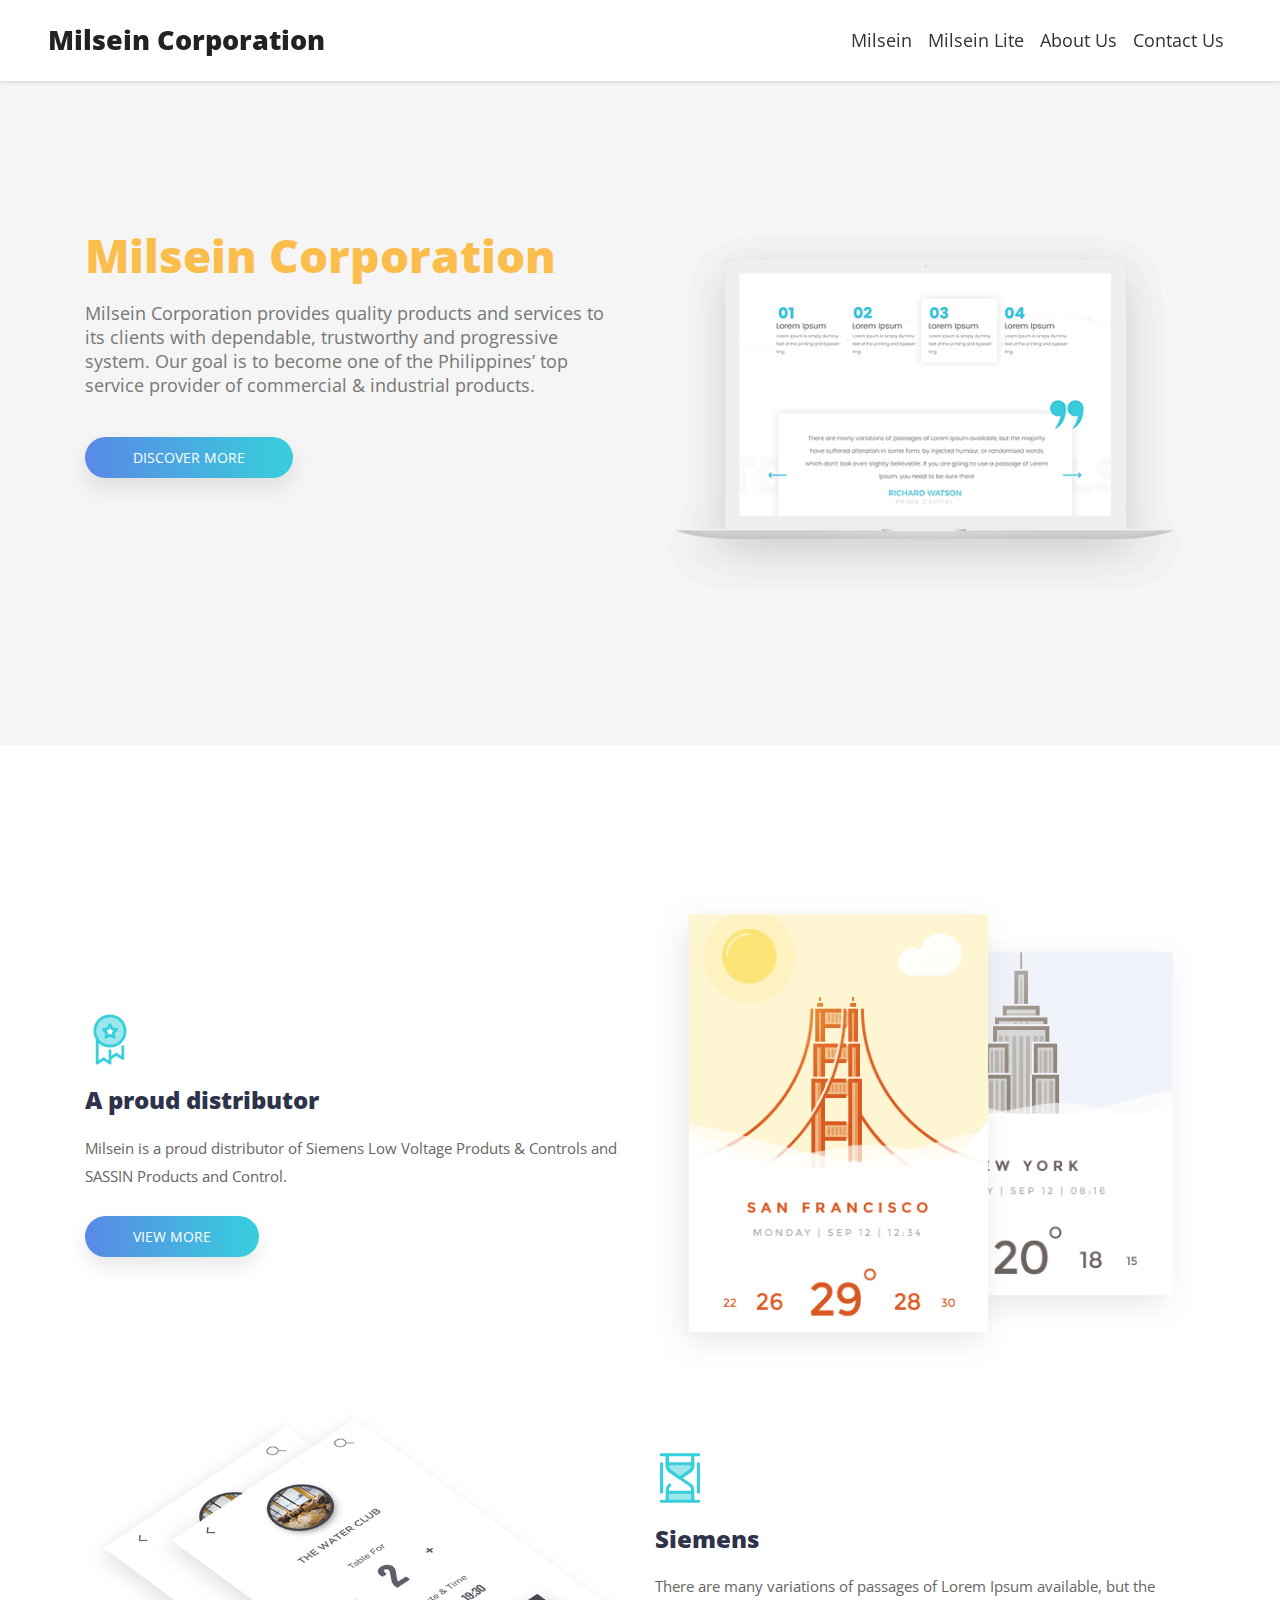
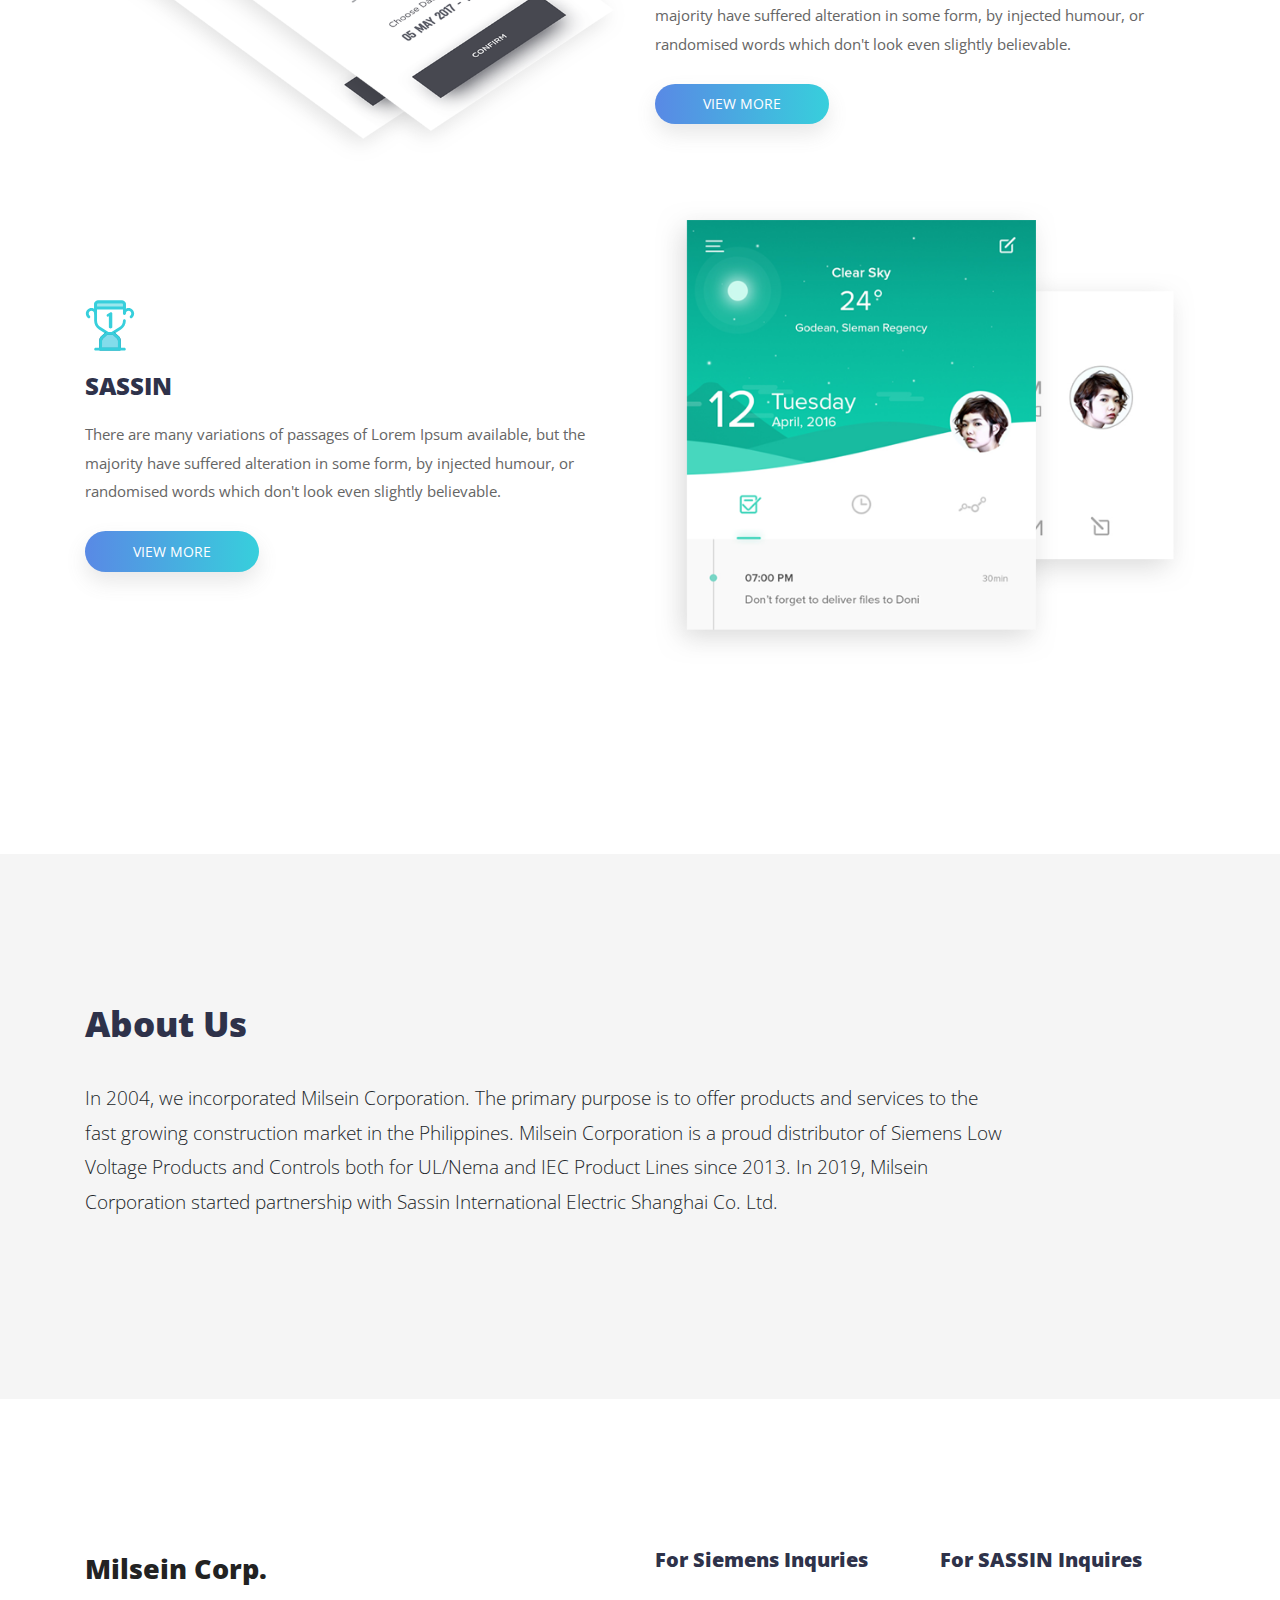
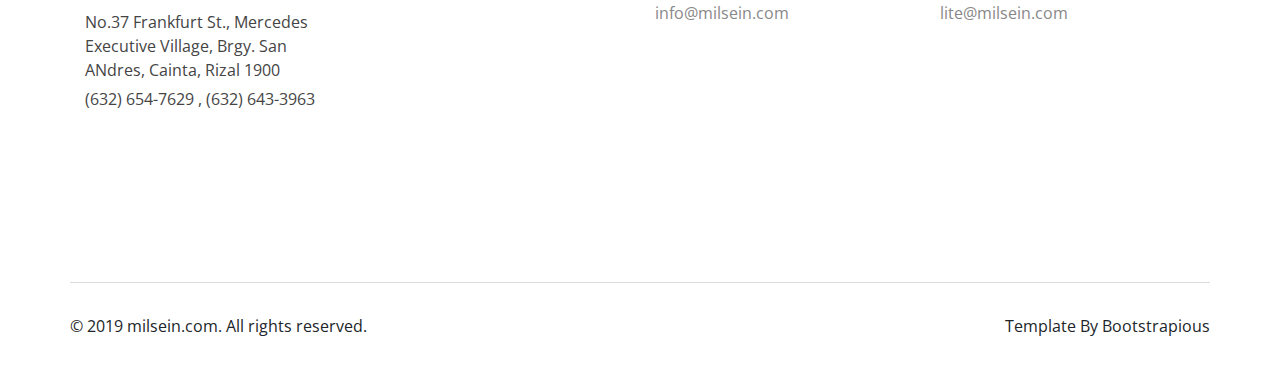
==== index.html @ 213d5ca0 "added file" ====
<!DOCTYPE html>
<html>
  <head>
    <meta charset="utf-8">
    <meta http-equiv="X-UA-Compatible" content="IE=edge">
    <title>Milsein Corporation</title>
    <meta name="description" content="">
    <meta name="viewport" content="width=device-width, initial-scale=1">
    <meta name="robots" content="all,follow">
    <!-- Bootstrap CSS-->
    <link rel="stylesheet" href="vendor/bootstrap/css/bootstrap.min.css">
    <!-- Font Awesome CSS-->
    <link rel="stylesheet" href="vendor/font-awesome/css/font-awesome.min.css">
    <!-- Custom Font Icons CSS-->
    <link rel="stylesheet" href="css/landy-iconfont.css">
    <!-- Google fonts - Open Sans-->
    <link rel="stylesheet" href="https://fonts.googleapis.com/css?family=Open+Sans:300,400,700,800">
    <!-- owl carousel-->
    <link rel="stylesheet" href="vendor/owl.carousel/assets/owl.carousel.css">
    <link rel="stylesheet" href="vendor/owl.carousel/assets/owl.theme.default.css">
    <!-- theme stylesheet-->
    <link rel="stylesheet" href="css/style.default.css" id="theme-stylesheet">
    <!-- Custom stylesheet - for your changes-->
    <link rel="stylesheet" href="css/custom.css">
    <!-- Favicon-->
    <link rel="shortcut icon" href="favicon.png">
    <!-- Tweaks for older IEs--><!--[if lt IE 9]>
        <script src="https://oss.maxcdn.com/html5shiv/3.7.3/html5shiv.min.js"></script>
        <script src="https://oss.maxcdn.com/respond/1.4.2/respond.min.js"></script><![endif]-->
  </head>
  <body>
    <!-- navbar-->
    <header class="header">
      <nav class="navbar navbar-expand-lg fixed-top"><a href="index.html" class="navbar-brand">Milsein Corporation</a>
        <button type="button" data-toggle="collapse" data-target="#navbarSupportedContent" aria-controls="navbarSupportedContent" aria-expanded="false" aria-label="Toggle navigation" class="navbar-toggler navbar-toggler-right"><span></span><span></span><span></span></button>
        <div id="navbarSupportedContent" class="collapse navbar-collapse">
          <ul class="navbar-nav ml-auto align-items-start align-items-lg-center">
            <li class="nav-item"><a href="milsein.html" class="nav-link link-scroll">Milsein</a></li>
            <li class="nav-item"><a href="milsein-lite.html" class="nav-link link-scroll">Milsein Lite</a></li>
            <li class="nav-item"><a href="#about-us" class="nav-link link-scroll">About Us</a></li>
            <li class="nav-item"><a href="#testimonials" class="nav-link link-scroll">Contact Us</a></li>
            <!-- <li class="nav-item"><a href="text.html" class="nav-link">Text Page</a></li> -->
          </ul>
          <div class="navbar-text">   
            <!-- Button trigger modal-->
            <!-- <a href="#" data-toggle="modal" data-target="#exampleModal" class="btn btn-primary navbar-btn btn-shadow btn-gradient">Sign Up</a> -->
          </div>
        </div>
      </nav>
    </header>

    <!-- Modal-->
    <!-- <div id="exampleModal" tabindex="-1" role="dialog" aria-labelledby="exampleModalLabel" aria-hidden="true" class="modal fade">
      <div role="document" class="modal-dialog">
        <div class="modal-content">
          <div class="modal-header">
            <h5 id="exampleModalLabel" class="modal-title">Sign Up Modal</h5>
            <button type="button" data-dismiss="modal" aria-label="Close" class="close"><span aria-hidden="true">×</span></button>
          </div>
          <div class="modal-body">
            <form id="signupform" action="#">
              <div class="form-group">
                <label for="fullname">Full Name</label>
                <input type="text" name="fullname" placeholder="Full Name" id="fullname">
              </div>
              <div class="form-group">
                <label for="username">User Name</label>
                <input type="text" name="username" placeholder="User Name" id="username">
              </div>
              <div class="form-group">
                <label for="email">Email Address</label>
                <input type="text" name="email" placeholder="Email Address" id="email">
              </div>
              <div class="form-group">
                <button type="submit" class="submit btn btn-primary btn-shadow btn-gradient">Signup</button>
              </div>
            </form>
          </div>
        </div>
      </div>
    </div> -->
  
    <section id="hero" class="hero hero-home bg-gray">
      <div class="container">
        <div class="row d-flex">
          <div class="col-lg-6 text order-2 order-lg-1">
            <h1 style="color:rgba(255, 166, 0, 0.70);">Milsein Corporation</h1>
            <p class="hero-text">Milsein Corporation provides quality products and services to its clients with dependable,
            trustworthy and progressive system. Our goal is to become one of the Philippines’ top
            service provider of commercial & industrial products.</p>
            <div class="CTA"><a href="#features" class="btn btn-primary btn-shadow btn-gradient link-scroll">Discover More</a>
            <a href="#" class=""></a></div>
          </div>
          <div class="col-lg-6 order-1 order-lg-2"><img src="img/Macbook.png" alt="..." class="img-fluid"></div>
        </div>
      </div>
    </section>
   
    <!-- FEATURES -->
    <section id="features" class="features">
      <div class="container">
        <div class="row d-flex align-items-center">
          <div class="text col-lg-6 order-2 order-lg-1">
            <div class="icon"><img src="img/medal.svg" alt="..." class="img-fluid"></div>
            <h4>A proud distributor</h4>
            <p>Milsein is a proud distributor of Siemens Low Voltage Produts & Controls and SASSIN Products and Control. </p><a href="#" class="btn btn-primary btn-shadow btn-gradient">View More</a>
          </div>
          <div class="image col-lg-6 order-1 order-lg-2"><img src="img/feature-1.png" alt="..." class="img-fluid"></div>
        </div>
        <div class="row d-flex align-items-center">
          <div class="image col-lg-6"><img src="img/feature-2.png" alt="..." class="img-fluid"></div>
          <div class="text col-lg-6">
            <div class="icon"><img src="img/hourglass.svg" alt="..." class="img-fluid"></div>
            <h4>Siemens</h4>
            <p>There are many variations of passages of Lorem Ipsum available, but the majority have suffered alteration in some form, by injected humour, or randomised words which don't look even slightly believable. </p><a href="milsein.html" class="btn btn-primary btn-shadow btn-gradient">View More</a>
          </div>
        </div>
        <div class="row d-flex align-items-center">
          <div class="text col-lg-6 order-2 order-lg-1">
            <div class="icon"><img src="img/cup.svg" alt="..." class="img-fluid"></div>
            <h4>SASSIN</h4>
            <p>There are many variations of passages of Lorem Ipsum available, but the majority have suffered alteration in some form, by injected humour, or randomised words which don't look even slightly believable. </p><a href="#" class="btn btn-primary btn-shadow btn-gradient">View More</a>
          </div>
          <div class="image col-lg-6 order-1 order-lg-2"><img src="img/feature-3.png" alt="..." class="img-fluid"></div>
        </div>
      </div>
    </section>

    <!-- About Us -->
    <section id="about-us" class="about-us bg-gray">
      <div class="container">
        <h2>About Us</h2>
        <div class="row">
          <p class="lead col-lg-10">
            In 2004, we incorporated Milsein Corporation. The primary purpose is to offer
            products and services to the fast growing construction market in the Philippines.
    
            Milsein Corporation is a proud distributor of Siemens Low Voltage Products and
            Controls both for UL/Nema and IEC Product Lines since 2013.
    
            In 2019, Milsein Corporation started partnership with Sassin International Electric
            Shanghai Co. Ltd.
          </p>
      </div>
    </section>
    
    <!-- GREAT MORE FEATURES -->
    <!-- <section id="extra-features" class="extra-features bg-primary">
      <div class="container text-center">
        <header>
          <h2>More great features             </h2>
          <div class="row">
            <p class="lead col-lg-8 mx-auto">There are many variations of passages of Lorem Ipsum available, but the majority have suffered alteration in some form.</p>
          </div>
        </header>
        <div class="grid row">
          <div class="item col-lg-4 col-md-6">
            <div class="icon"> <i class="icon-diploma"></i></div>
            <h3 class="h5">Lorem Ipsum Dolor</h3>
            <p>Lorem Ipsum available, but the majority have suffered alteration in some form, by injected humour.</p>
          </div>
          <div class="item col-lg-4 col-md-6">
            <div class="icon"> <i class="icon-folder-1"></i></div>
            <h3 class="h5">Lorem Ipsum Dolor</h3>
            <p>Lorem Ipsum available, but the majority have suffered alteration in some form, by injected humour.</p>
          </div>
          <div class="item col-lg-4 col-md-6">
            <div class="icon"> <i class="icon-gears"></i></div>
            <h3 class="h5">Lorem Ipsum Dolor</h3>
            <p>Lorem Ipsum available, but the majority have suffered alteration in some form, by injected humour.</p>
          </div>
          <div class="item col-lg-4 col-md-6">
            <div class="icon"> <i class="icon-management"></i></div>
            <h3 class="h5">Lorem Ipsum Dolor</h3>
            <p>Lorem Ipsum available, but the majority have suffered alteration in some form, by injected humour.</p>
          </div>
          <div class="item col-lg-4 col-md-6">
            <div class="icon"> <i class="icon-pie-chart"></i></div>
            <h3 class="h5">Lorem Ipsum Dolor</h3>
            <p>Lorem Ipsum available, but the majority have suffered alteration in some form, by injected humour.</p>
          </div>
          <div class="item col-lg-4 col-md-6">
            <div class="icon"> <i class="icon-quality"></i></div>
            <h3 class="h5">Lorem Ipsum Dolor</h3>
            <p>Lorem Ipsum available, but the majority have suffered alteration in some form, by injected humour.</p>
          </div>
        </div>
      </div>
    </section> -->

    <!-- TESTIMONIALS -->
   <!--  <section id="testimonials" class="testimonials">
      <div class="container">
        <header class="text-center no-margin-bottom">   
          <h2>Happy Clients</h2>
          <p class="lead">There are many variations of passages of Lorem Ipsum available, but the majority have</p>
        </header>
        <div class="owl-carousel owl-theme testimonials-slider"> 
          <div class="item-holder">
            <div class="item">
              <div class="avatar"><img src="img/avatar-3.jpg" alt="..." class="img-fluid"></div>
              <div class="text">
                <div class="quote"><img src="img/quote.svg" alt="..." class="img-fluid"></div>
                <p>Lorem Ipsum is simply dummy text of the printing and typesetting industry. Lorem Ipsum has been the industry's standard dummy text ever</p><strong class="name">Jessica Watson</strong>
              </div>
            </div>
          </div>
          <div class="item-holder">
            <div class="item">
              <div class="avatar"><img src="img/avatar-5.jpg" alt="..." class="img-fluid"></div>
              <div class="text">
                <div class="quote"><img src="img/quote.svg" alt="..." class="img-fluid"></div>
                <p>Lorem Ipsum is simply dummy text of the printing and typesetting industry. Lorem Ipsum has been the industry's standard dummy text ever</p><strong class="name">Sarrah Wood</strong>
              </div>
            </div>
          </div>
          <div class="item-holder">
            <div class="item">
              <div class="avatar"><img src="img/avatar-3.jpg" alt="..." class="img-fluid"></div>
              <div class="text">
                <div class="quote"><img src="img/quote.svg" alt="..." class="img-fluid"></div>
                <p>Lorem Ipsum is simply dummy text of the printing and typesetting industry. Lorem Ipsum has been the industry's standard dummy text ever</p><strong class="name">Jessica Watson</strong>
              </div>
            </div>
          </div>
          <div class="item-holder">
            <div class="item">
              <div class="avatar"><img src="img/avatar-5.jpg" alt="..." class="img-fluid"></div>
              <div class="text">
                <div class="quote"><img src="img/quote.svg" alt="..." class="img-fluid"></div>
                <p>Lorem Ipsum is simply dummy text of the printing and typesetting industry. Lorem Ipsum has been the industry's standard dummy text ever</p><strong class="name">Sarrah Wood</strong>
              </div>
            </div>
          </div>
        </div>
      </div>
    </section> -->
    
    <!-- NEWSLETTER -->
    <!-- <section id="newsletter" class="newsletter bg-gray">
      <div class="container text-center">
        <h2>Subscribe to Newsletter</h2>
        <p class="lead">There are many variation passages of lorem ipsum, but the majority have</p>
        <div class="form-holder">
          <form id="newsletterForm" action="#">
            <div class="form-group">
              <input type="email" name="email" id="email" placeholder="Enter Your Email Address">
              <button type="submit" class="btn btn-primary btn-gradient submit">Subscribe</button>
            </div>
          </form>
        </div>
      </div>
    </section> -->
    <div id="scrollTop">
      <div class="d-flex align-items-center justify-content-end"><i class="fa fa-long-arrow-up"></i>To Top</div>
    </div>

    <footer class="main-footer">
      <div class="container">
        <div class="row">
          <div class="col-lg-3 col-md-6"><a href="#" class="brand">Milsein Corp.</a>
            <ul class="contact-info list-unstyled">
              <li><a href="mailto:sales@landy.com">No.37 Frankfurt St., Mercedes Executive Village, Brgy. San ANdres, Cainta, Rizal 1900</a></li>
              <li><a href="tel:123456789">(632) 654-7629 , (632) 643-3963</a></li>
            </ul>
            <!-- Social Icons -->
            <!-- <ul class="social-icons list-inline">
              <li class="list-inline-item"><a href="#" target="_blank" title="Facebook"><i class="fa fa-facebook"></i></a></li>
              <li class="list-inline-item"><a href="#" target="_blank" title="Twitter"><i class="fa fa-twitter"></i></a></li>
              <li class="list-inline-item"><a href="#" target="_blank" title="Instagram"><i class="fa fa-instagram"></i></a></li>
              <li class="list-inline-item"><a href="#" target="_blank" title="Pinterest"><i class="fa fa-pinterest"></i></a></li>
            </ul> -->
          </div>
          <div class="col-lg-3 col-md-6">
           
          </div>
          <div class="col-lg-3 col-md-6">
            <h5>For Siemens Inquries</h5>
            <ul class="links list-unstyled">
              <li> <a href="#">info@milsein.com</a></li>
            </ul>
          </div>
          <div class="col-lg-3 col-md-6">
            <h5> For SASSIN Inquires</h5>
            <ul class="links list-unstyled">
              <li> <a href="#">lite@milsein.com</a></li>
            </ul>
          </div>
        </div>
      </div>
      <div class="copyrights">
        <div class="container">
          <div class="row">
            <div class="col-md-7">
              <p>&copy; 2019 milsein.com. All rights reserved.                        </p>
            </div>
            <div class="col-md-5 text-right">
              <p>Template By <a href="https://bootstrapious.com/" class="external">Bootstrapious</a>  </p>
              <!-- Please do not remove the backlink to Bootstrapious unless you support us at http://bootstrapious.com/donate. It is part of the license conditions. Thanks for understanding :) -->
            </div>
          </div>
        </div>
      </div>
    </footer>
    <!-- Javascript files-->
    <script src="https://code.jquery.com/jquery-3.2.1.min.js"></script>
    <script src="https://cdnjs.cloudflare.com/ajax/libs/popper.js/1.11.0/umd/popper.min.js"> </script>
    <script src="vendor/bootstrap/js/bootstrap.min.js"></script>
    <script src="vendor/jquery.cookie/jquery.cookie.js"> </script>
    <script src="vendor/owl.carousel/owl.carousel.min.js"></script>
    <script src="js/front.js"></script>
    <!-- Google Analytics: change UA-XXXXX-X to be your site's ID.-->
    <!---->
    <script>
      (function(b,o,i,l,e,r){b.GoogleAnalyticsObject=l;b[l]||(b[l]=
      function(){(b[l].q=b[l].q||[]).push(arguments)});b[l].l=+new Date;
      e=o.createElement(i);r=o.getElementsByTagName(i)[0];
      e.src='//www.google-analytics.com/analytics.js';
      r.parentNode.insertBefore(e,r)}(window,document,'script','ga'));
      ga('create','UA-XXXXX-X');ga('send','pageview');
    </script>
  </body>
</html>
---- css/landy-iconfont.css ----
@charset "UTF-8";

@font-face {
  font-family: "landy";
  src:url("../fonts/landy.eot");
  src:url("../fonts/landy.eot?#iefix") format("embedded-opentype"),
    url("../fonts/landy.woff") format("woff"),
    url("../fonts/landy.ttf") format("truetype"),
    url("../fonts/landy.svg#landy") format("svg");
  font-weight: normal;
  font-style: normal;

}

[data-icon]:before {
  font-family: "landy" !important;
  content: attr(data-icon);
  font-style: normal !important;
  font-weight: normal !important;
  font-variant: normal !important;
  text-transform: none !important;
  speak: none;
  line-height: 1;
  -webkit-font-smoothing: antialiased;
  -moz-osx-font-smoothing: grayscale;
}

[class^="icon-"]:before,
[class*=" icon-"]:before {
  font-family: "landy" !important;
  font-style: normal !important;
  font-weight: normal !important;
  font-variant: normal !important;
  text-transform: none !important;
  speak: none;
  line-height: 1;
  -webkit-font-smoothing: antialiased;
  -moz-osx-font-smoothing: grayscale;
}

.icon-abc:before {
  content: "\61";
}
.icon-add-user:before {
  content: "\62";
}
.icon-admin:before {
  content: "\63";
}
.icon-alarm:before {
  content: "\64";
}
.icon-analytics:before {
  content: "\65";
}
.icon-analytics-1:before {
  content: "\66";
}
.icon-arrow:before {
  content: "\67";
}
.icon-backup:before {
  content: "\68";
}
.icon-bank:before {
  content: "\69";
}
.icon-bar-chart:before {
  content: "\6a";
}
.icon-bar-chart-1:before {
  content: "\6b";
}
.icon-bar-chart-2:before {
  content: "\6c";
}
.icon-bar-chart-3:before {
  content: "\6d";
}
.icon-bar-chart-4:before {
  content: "\6e";
}
.icon-bar-chart-5:before {
  content: "\6f";
}
.icon-book:before {
  content: "\70";
}
.icon-boss:before {
  content: "\71";
}
.icon-box:before {
  content: "\72";
}
.icon-boy:before {
  content: "\73";
}
.icon-briefcase:before {
  content: "\74";
}
.icon-browser:before {
  content: "\75";
}
.icon-browser-1:before {
  content: "\76";
}
.icon-browser-2:before {
  content: "\77";
}
.icon-browser-3:before {
  content: "\78";
}
.icon-bug:before {
  content: "\79";
}
.icon-bug-1:before {
  content: "\7a";
}
.icon-building:before {
  content: "\41";
}
.icon-bullhorn:before {
  content: "\42";
}
.icon-businessman:before {
  content: "\43";
}
.icon-businessman-1:before {
  content: "\44";
}
.icon-captain:before {
  content: "\45";
}
.icon-career:before {
  content: "\46";
}
.icon-cash-point:before {
  content: "\47";
}
.icon-chart:before {
  content: "\48";
}
.icon-chat:before {
  content: "\49";
}
.icon-chat-1:before {
  content: "\4a";
}
.icon-clipboard:before {
  content: "\4b";
}
.icon-cloud:before {
  content: "\4c";
}
.icon-cloud-computing:before {
  content: "\4d";
}
.icon-cloud-computing-1:before {
  content: "\4e";
}
.icon-cloud-computing-2:before {
  content: "\4f";
}
.icon-cloud-computing-3:before {
  content: "\50";
}
.icon-cloud-computing-4:before {
  content: "\51";
}
.icon-cloud-computing-5:before {
  content: "\52";
}
.icon-cloud-computing-6:before {
  content: "\53";
}
.icon-coin:before {
  content: "\54";
}
.icon-computer:before {
  content: "\55";
}
.icon-computer-1:before {
  content: "\56";
}
.icon-cooperation:before {
  content: "\57";
}
.icon-cpu:before {
  content: "\58";
}
.icon-credit:before {
  content: "\59";
}
.icon-crown:before {
  content: "\5a";
}
.icon-curriculum:before {
  content: "\30";
}
.icon-customer-service:before {
  content: "\31";
}
.icon-data:before {
  content: "\32";
}
.icon-database:before {
  content: "\33";
}
.icon-decrease:before {
  content: "\34";
}
.icon-desk:before {
  content: "\35";
}
.icon-desk-chair:before {
  content: "\36";
}
.icon-diagram:before {
  content: "\37";
}
.icon-diagram-1:before {
  content: "\38";
}
.icon-diagram-2:before {
  content: "\39";
}
.icon-dialog:before {
  content: "\21";
}
.icon-dialog-1:before {
  content: "\22";
}
.icon-diploma:before {
  content: "\23";
}
.icon-dollar:before {
  content: "\24";
}
.icon-dollar-1:before {
  content: "\25";
}
.icon-dollar-2:before {
  content: "\26";
}
.icon-dossier:before {
  content: "\27";
}
.icon-dossier-1:before {
  content: "\28";
}
.icon-email:before {
  content: "\29";
}
.icon-employee:before {
  content: "\2a";
}
.icon-employee-1:before {
  content: "\2b";
}
.icon-employee-2:before {
  content: "\2c";
}
.icon-employee-3:before {
  content: "\2d";
}
.icon-employee-4:before {
  content: "\2e";
}
.icon-employee-5:before {
  content: "\2f";
}
.icon-employee-6:before {
  content: "\3a";
}
.icon-employee-7:before {
  content: "\3b";
}
.icon-employees:before {
  content: "\3c";
}
.icon-employees-1:before {
  content: "\3d";
}
.icon-employees-2:before {
  content: "\3e";
}
.icon-error-404:before {
  content: "\3f";
}
.icon-eye:before {
  content: "\40";
}
.icon-firewall:before {
  content: "\5b";
}
.icon-flag:before {
  content: "\5d";
}
.icon-flags:before {
  content: "\5e";
}
.icon-folder:before {
  content: "\5f";
}
.icon-folder-1:before {
  content: "\60";
}
.icon-folder-2:before {
  content: "\7b";
}
.icon-folders:before {
  content: "\7c";
}
.icon-gauge:before {
  content: "\7d";
}
.icon-gears:before {
  content: "\7e";
}
.icon-goal:before {
  content: "\5c";
}
.icon-group:before {
  content: "\e000";
}
.icon-growth:before {
  content: "\e001";
}
.icon-growth-1:before {
  content: "\e002";
}
.icon-hierarchical-structure:before {
  content: "\e003";
}
.icon-hierarchical-structure-1:before {
  content: "\e004";
}
.icon-house:before {
  content: "\e005";
}
.icon-human-resources:before {
  content: "\e006";
}
.icon-human-resources-1:before {
  content: "\e007";
}
.icon-id-card:before {
  content: "\e008";
}
.icon-idea:before {
  content: "\e009";
}
.icon-idea-2:before {
  content: "\e00a";
}
.icon-improve:before {
  content: "\e00b";
}
.icon-increase:before {
  content: "\e00c";
}
.icon-index:before {
  content: "\e00d";
}
.icon-infographic:before {
  content: "\e00e";
}
.icon-infographic-1:before {
  content: "\e00f";
}
.icon-internet:before {
  content: "\e010";
}
.icon-investment:before {
  content: "\e011";
}
.icon-investment-1:before {
  content: "\e012";
}
.icon-investment-2:before {
  content: "\e013";
}
.icon-investment-3:before {
  content: "\e014";
}
.icon-job:before {
  content: "\e015";
}
.icon-job-search:before {
  content: "\e016";
}
.icon-keyword:before {
  content: "\e017";
}
.icon-laptop:before {
  content: "\e018";
}
.icon-leader:before {
  content: "\e019";
}
.icon-leader-1:before {
  content: "\e01a";
}
.icon-leader-2:before {
  content: "\e01b";
}
.icon-leader-3:before {
  content: "\e01c";
}
.icon-leader-4:before {
  content: "\e01d";
}
.icon-leader-5:before {
  content: "\e01e";
}
.icon-leader-6:before {
  content: "\e01f";
}
.icon-like:before {
  content: "\e020";
}
.icon-line-graph:before {
  content: "\e021";
}
.icon-link:before {
  content: "\e022";
}
.icon-list:before {
  content: "\e023";
}
.icon-loupe:before {
  content: "\e024";
}
.icon-loupe-1:before {
  content: "\e025";
}
.icon-magnet:before {
  content: "\e026";
}
.icon-mail:before {
  content: "\e027";
}
.icon-man:before {
  content: "\e028";
}
.icon-man-1:before {
  content: "\e029";
}
.icon-man-2:before {
  content: "\e02a";
}
.icon-management:before {
  content: "\e02b";
}
.icon-management-1:before {
  content: "\e02c";
}
.icon-map:before {
  content: "\e02d";
}
.icon-matrix:before {
  content: "\e02e";
}
.icon-medal:before {
  content: "\e02f";
}
.icon-message:before {
  content: "\e030";
}
.icon-monitor:before {
  content: "\e031";
}
.icon-monitor-1:before {
  content: "\e032";
}
.icon-monitoring:before {
  content: "\e033";
}
.icon-network:before {
  content: "\e034";
}
.icon-networking:before {
  content: "\e035";
}
.icon-notification:before {
  content: "\e036";
}
.icon-padlock:before {
  content: "\e037";
}
.icon-pendrive:before {
  content: "\e038";
}
.icon-percentage:before {
  content: "\e039";
}
.icon-person:before {
  content: "\e03a";
}
.icon-petals:before {
  content: "\e03b";
}
.icon-pie-chart:before {
  content: "\e03c";
}
.icon-pie-chart-1:before {
  content: "\e03d";
}
.icon-pie-chart-2:before {
  content: "\e03e";
}
.icon-piggybank:before {
  content: "\e03f";
}
.icon-piggybank-1:before {
  content: "\e040";
}
.icon-placeholder:before {
  content: "\e041";
}
.icon-plant:before {
  content: "\e042";
}
.icon-plant-1:before {
  content: "\e043";
}
.icon-pointer:before {
  content: "\e044";
}
.icon-premium:before {
  content: "\e045";
}
.icon-presentation:before {
  content: "\e046";
}
.icon-presentation-1:before {
  content: "\e047";
}
.icon-presentation-2:before {
  content: "\e048";
}
.icon-presentation-3:before {
  content: "\e049";
}
.icon-profits:before {
  content: "\e04a";
}
.icon-promotion:before {
  content: "\e04b";
}
.icon-puzzle:before {
  content: "\e04c";
}
.icon-pyramid-chart:before {
  content: "\e04d";
}
.icon-quality:before {
  content: "\e04e";
}
.icon-question:before {
  content: "\e04f";
}
.icon-radial:before {
  content: "\e050";
}
.icon-rating:before {
  content: "\e051";
}
.icon-ratio:before {
  content: "\e052";
}
.icon-relations:before {
  content: "\e053";
}
.icon-responsive:before {
  content: "\e054";
}
.icon-reunion:before {
  content: "\e055";
}
.icon-reunion-1:before {
  content: "\e056";
}
.icon-review:before {
  content: "\e057";
}
.icon-saving:before {
  content: "\e058";
}
.icon-saving-1:before {
  content: "\e059";
}
.icon-scales:before {
  content: "\e05a";
}
.icon-schedule:before {
  content: "\e05b";
}
.icon-search:before {
  content: "\e05c";
}
.icon-server:before {
  content: "\e05d";
}
.icon-server-1:before {
  content: "\e05e";
}
.icon-server-2:before {
  content: "\e05f";
}
.icon-server-3:before {
  content: "\e060";
}
.icon-server-4:before {
  content: "\e061";
}
.icon-settings:before {
  content: "\e062";
}
.icon-share:before {
  content: "\e063";
}
.icon-shield:before {
  content: "\e064";
}
.icon-shopping-cart:before {
  content: "\e065";
}
.icon-smartphone:before {
  content: "\e066";
}
.icon-speech:before {
  content: "\e067";
}
.icon-speech-bubble:before {
  content: "\e068";
}
.icon-speedometer:before {
  content: "\e069";
}
.icon-star:before {
  content: "\e06a";
}
.icon-startup:before {
  content: "\e06b";
}
.icon-stopwatch:before {
  content: "\e06c";
}
.icon-support:before {
  content: "\e06d";
}
.icon-tag:before {
  content: "\e06e";
}
.icon-target:before {
  content: "\e06f";
}
.icon-target-1:before {
  content: "\e070";
}
.icon-tasks:before {
  content: "\e071";
}
.icon-tasks-1:before {
  content: "\e072";
}
.icon-team:before {
  content: "\e073";
}
.icon-team-1:before {
  content: "\e074";
}
.icon-teamwork:before {
  content: "\e075";
}
.icon-teamwork-1:before {
  content: "\e076";
}
.icon-teamwork-2:before {
  content: "\e077";
}
.icon-teamwork-3:before {
  content: "\e078";
}
.icon-telemarketer:before {
  content: "\e079";
}
.icon-telemarketer-1:before {
  content: "\e07a";
}
.icon-timeline:before {
  content: "\e07b";
}
.icon-timeline-1:before {
  content: "\e07c";
}
.icon-traffic:before {
  content: "\e07d";
}
.icon-trophy:before {
  content: "\e07e";
}
.icon-upload-file:before {
  content: "\e07f";
}
.icon-video-call:before {
  content: "\e080";
}
.icon-video-call-1:before {
  content: "\e081";
}
.icon-video-call-2:before {
  content: "\e082";
}
.icon-video-call-3:before {
  content: "\e083";
}
.icon-vision:before {
  content: "\e084";
}
.icon-visualization:before {
  content: "\e085";
}
.icon-woman:before {
  content: "\e086";
}
.icon-woman-1:before {
  content: "\e087";
}
.icon-woman-2:before {
  content: "\e088";
}
.icon-woman-3:before {
  content: "\e089";
}
.icon-woman-4:before {
  content: "\e08a";
}
.icon-woman-5:before {
  content: "\e08b";
}
.icon-worldwide:before {
  content: "\e08c";
}
.icon-worldwide-1:before {
  content: "\e08d";
}
.icon-yen:before {
  content: "\e08e";
}
---- css/style.default.css ----
/* 
========================================= 
========================================= 

Bootstrapious Landy Template

https://bootstrapious.com

========================================= 
========================================= */
/*
* ==========================================================
*     GENERAL
* ==========================================================
*/
body {
  padding-top: 80px;
  position: relative;
  overflow-x: hidden;
}

section {
  padding: 150px 0;
  overflow: hidden;
}

a {
  -webkit-transition: all 0.3s;
  transition: all 0.3s;
  display: inline-block;
}

p {
  line-height: 1.7rem;
}

button {
  cursor: pointer;
}

i,
span,
strong {
  display: inline-block;
}

.bg-gray, section.browser .nav-tabs a.active {
  background: #f5f5f5;
}

.no-padding {
  padding: 0 !important;
}

.no-padding-top {
  padding-top: 0 !important;
}

.no-padding-bottom {
  padding-bottom: 0 !important;
}

.no-margin {
  margin: 0 !important;
}

.no-margin-top {
  margin-top: 0 !important;
}

.no-margin-bottom {
  margin-bottom: 0 !important;
}

.hero-text {
  font-size: 1.1rem;
  font-weight: 400;
  color: #777;
  line-height: 1.5rem;
}

.btn {
  font-size: 0.9em !important;
}

.btn-primary:focus {
  color: #fff;
}

.btn-shadow {
  -webkit-box-shadow: 0 10px 20px rgba(109, 109, 109, 0.16) !important;
  box-shadow: 0 10px 20px rgba(109, 109, 109, 0.16) !important;
}

.btn-gradient, section.browser .nav-tabs span.number {
  background-color: #5989e5;
  background-image: -webkit-gradient(linear, left top, right top, from(#5989e5), to(#37cfdc));
  background-image: linear-gradient(to right, #5989e5, #37cfdc);
  border: none !important;
  text-transform: uppercase;
  color: #fff;
  overflow: hidden;
  position: relative;
  z-index: 1;
  -webkit-transition: all 0.3s !important;
  transition: all 0.3s !important;
}

.btn.btn-gradient:hover, section.browser .nav-tabs span.btn.number:hover {
  opacity: 0.85;
}

.has-shadow {
  -webkit-box-shadow: -5.665px 9.429px 35px 0px rgba(0, 0, 0, 0.2);
  box-shadow: -5.665px 9.429px 35px 0px rgba(0, 0, 0, 0.2);
}

.owl-theme .owl-nav {
  margin-top: 0;
}

.owl-theme .owl-nav [class*='owl-'] {
  background: none;
  color: #222;
  font-size: 2rem;
  margin: 0 20px;
}

.owl-theme .owl-nav [class*='owl-'].disabled {
  color: #aaa;
}

.owl-theme .owl-nav [class*='owl-']:hover {
  background: none;
  color: #333;
}

section header {
  margin-bottom: 70px;
}

.scrollUp {
  -webkit-transform: translateY(-105%);
  transform: translateY(-105%);
}

.breadcrumb {
  background: none;
  padding: 0;
  margin-bottom: 20px;
}

.breadcrumb a {
  color: #222;
  text-decoration: none !important;
}

.breadcrumb li {
  color: #aaa;
}

.block {
  margin-bottom: 50px;
}

/* Browser mockup code
 * Contribute: https://gist.github.com/jarthod/8719db9fef8deb937f4f
 * Live example: https://updown.io
 */
.browser-mockup {
  border-top: 50px solid #f7f7f7;
  position: relative;
  border-radius: 3px 3px 0 0;
  -webkit-box-shadow: -5.665px 9.429px 35px 0px rgba(0, 0, 0, 0.2);
  box-shadow: -5.665px 9.429px 35px 0px rgba(0, 0, 0, 0.2);
}

.browser-mockup:before {
  display: block;
  position: absolute;
  content: '';
  top: -29px;
  left: 30px;
  width: 8px;
  height: 8px;
  border-radius: 50%;
  background-color: #f44;
  -webkit-box-shadow: 0 0 0 2px #f44, 1.5em 0 0 2px #9b3, 3em 0 0 2px #fb5;
  box-shadow: 0 0 0 2px #f44, 1.5em 0 0 2px #9b3, 3em 0 0 2px #fb5;
}

.browser-mockup.with-tab:after {
  display: block;
  position: absolute;
  content: '';
  top: -50px;
  left: 115px;
  width: 20%;
  height: 0rem;
  border-bottom: 50px solid white;
  border-left: 1.5em solid transparent;
  border-right: 1.5em solid transparent;
}

.browser-mockup.with-url:after {
  display: block;
  position: absolute;
  content: '';
  top: -1.6rem;
  left: 5.5rem;
  width: calc(100% - 6em);
  height: 1.2rem;
  border-radius: 2px;
  background-color: white;
}

.browser-mockup > * {
  display: block;
}

.blockquote {
  line-height: 1.7rem;
  color: #656565;
  padding: 40px;
  background: #fff;
  -webkit-box-shadow: -5.665px 9.429px 35px 0px rgba(0, 0, 0, 0.2);
  box-shadow: -5.665px 9.429px 35px 0px rgba(0, 0, 0, 0.2);
}

.blockquote p::first-letter {
  font-size: 2.5rem;
  color: #5989e5;
  font-weight: 800;
}

.modal {
  background: rgba(0, 0, 0, 0.8);
}

.modal button.close {
  width: 40px;
  height: 40px;
  line-height: 40px;
  color: #fff;
  text-align: center;
  background-color: #5989e5;
  background-image: -webkit-gradient(linear, left top, right top, from(#5989e5), to(#37cfdc));
  background-image: linear-gradient(to right, #5989e5, #37cfdc);
  position: absolute;
  top: 0;
  right: 0;
  opacity: 1;
}

.modal-content {
  border-radius: 0;
}

.modal-header,
.modal-body {
  padding: 20px 30px;
  border: none;
}

#signupform .form-group {
  margin-bottom: 20px;
}

#signupform label {
  display: block;
  padding-left: 10px;
  color: #656565;
  font-family: "Open Sans", sans-serif;
}

#signupform input {
  width: 100%;
  display: block;
  padding: 10px 20px;
  border-radius: 50px;
  border: 1px solid #eee;
  outline: none;
}

#signupform input:focus {
  border-color: #5989e5;
}

#signupform input::-moz-placeholder {
  font-family: "Open Sans", sans-serif;
  font-weight: 300;
  color: #aaa;
  font-style: italic;
  font-size: 0.9em;
}

#signupform input::-webkit-input-placeholder {
  font-family: "Open Sans", sans-serif;
  font-weight: 300;
  color: #aaa;
  font-style: italic;
  font-size: 0.9em;
}

#signupform input:-ms-input-placeholder {
  font-family: "Open Sans", sans-serif;
  font-weight: 300;
  color: #aaa;
  font-style: italic;
  font-size: 0.9em;
}

/* General Media Query ---------------------------------- */
@media (max-width: 991px) {
  section {
    padding: 100px 0;
  }
}

/*
* ==========================================================
*     NAVBAR
* ==========================================================
*/
nav.navbar {
  padding-top: 15px;
  padding-bottom: 15px;
  -webkit-box-shadow: 0 2px 3px rgba(0, 0, 0, 0.1);
  box-shadow: 0 2px 3px rgba(0, 0, 0, 0.1);
  background: #fff;
  -webkit-transition: all 0.5s;
  transition: all 0.5s;
}

nav.navbar .navbar-brand {
  font-weight: 800;
  font-size: 1.7rem;
  color: #222;
}

nav.navbar a.nav-link {
  color: #333;
  font-size: 1.1rem;
}

nav.navbar a.nav-link:hover, nav.navbar a.nav-link.active {
  color: #5989e5;
}

nav.navbar .navbar-btn {
  margin-left: 15px;
}

nav.navbar .navbar-toggler {
  outline: none;
}

nav.navbar .navbar-toggler span {
  width: 25px;
  margin: 5px;
  display: block;
  height: 2px;
  background: #333;
  -webkit-transition: all 0.2s;
  transition: all 0.2s;
}

nav.navbar .navbar-toggler.active span:first-of-type {
  -webkit-transform: rotate(45deg) translate(10px);
  transform: rotate(45deg) translate(10px);
}

nav.navbar .navbar-toggler.active span:last-of-type {
  -webkit-transform: rotate(-45deg) translate(10px);
  transform: rotate(-45deg) translate(10px);
}

nav.navbar .navbar-toggler.active span:nth-of-type(2) {
  opacity: 0;
}

/* Navbar Mediaquery ----------------------------------- */
@media (max-width: 1199px) {
  nav.navbar .navbar-btn {
    margin-left: 0;
  }
}

@media (min-width: 992px) {
  nav.navbar {
    padding-left: 3rem;
    padding-right: 3rem;
  }
}

/*
* ==========================================================
*     HERO SECTION
* ==========================================================
*/
section.hero p {
  margin: 20px 0;
}

section.hero .CTA {
  margin-top: 40px;
}

section.hero .CTA a {
  margin-right: 10px;
  margin-bottom: 10px;
}

/*
* ==========================================================
*     BROWSER SECTION
* ==========================================================
*/
section.browser .nav-tabs {
  margin-top: 80px;
  border: none;
}

section.browser .nav-tabs span.number {
  width: 50px;
  height: 50px;
  line-height: 50px;
  color: #fff;
  text-align: center;
  border-radius: 50%;
  -webkit-box-shadow: -5.665px 9.429px 35px 0px rgba(0, 0, 0, 0.2);
  box-shadow: -5.665px 9.429px 35px 0px rgba(0, 0, 0, 0.2);
  display: block;
  position: absolute;
  left: calc(50% - 25px);
  top: -25px;
  font-size: 1.4rem;
  font-weight: 700;
}

section.browser .nav-tabs a {
  border: none;
  background: none;
  border-right: 0;
  -webkit-box-shadow: -5.665px 9.429px 35px 0px rgba(0, 0, 0, 0.2);
  box-shadow: -5.665px 9.429px 35px 0px rgba(0, 0, 0, 0.2);
  padding: 50px 50px 40px;
  text-align: center;
  color: #333;
}

section.browser .nav-tabs a.active {
  -webkit-transform: translateY(-20px);
  transform: translateY(-20px);
}

/* Browser Section Mediaquery --------------------------- */
@media (max-width: 767px) {
  section.browser .nav-tabs a {
    margin-bottom: 50px;
  }
  section.browser .nav-tabs a.active {
    -webkit-transform: none;
    transform: none;
  }
  section.browser .nav-tabs .row div:last-of-type a {
    margin-bottom: 0;
  }
}

/*
* ==========================================================
*     ABOUT US
* ==========================================================
*/
section.about-us p {
  margin: 30px 0;
}

/*
* ==========================================================
*     FEATURES SECTION
* ==========================================================
*/
section.features .row {
  margin-bottom: 40px;
}

section.features .row:last-of-time {
  margin-bottom: 0;
}

section.features .icon {
  width: 50px;
  height: 50px;
  margin-bottom: 30px;
}

section.features .text p {
  line-height: 1.8rem;
  font-size: 0.95rem;
  color: #656565;
  margin: 20px 0 25px;
}

/* Features Section Mediaquery -------------------------- */
@media (max-width: 1199px) {
  section.features .text {
    margin-bottom: 50px;
  }
}

/*
* ==========================================================
*     EXTRA SECTION
* ==========================================================
*/
section.extra-features {
  color: #fff;
}

section.extra-features h2,
section.extra-features h3 {
  color: inherit;
}

section.extra-features .icon {
  font-size: 2.7rem;
  margin-bottom: 20px;
}

section.extra-features .item {
  padding: 50px 30px;
  -webkit-transition: all 0.3s;
  transition: all 0.3s;
  cursor: default;
}

section.extra-features .item:hover {
  background: #4c80e3;
  -webkit-box-shadow: -5.665px 9.429px 35px 0px rgba(0, 0, 0, 0.2);
  box-shadow: -5.665px 9.429px 35px 0px rgba(0, 0, 0, 0.2);
}

section.extra-features .item p {
  font-weight: 300;
  margin: 20px 0;
}

/*
* ==========================================================
*     TESTIMONIALS SECTION
* ==========================================================
*/
section.testimonials .owl-carousel .owl-stage-outer {
  padding: 70px 0 50px;
}

section.testimonials .item-holder {
  padding-right: 40px;
  padding-left: 40px;
}

section.testimonials .quote {
  width: 40px;
  height: 40px;
  margin-bottom: 20px;
}

section.testimonials .item {
  -webkit-box-shadow: -5.665px 9.429px 35px 0px rgba(0, 0, 0, 0.2);
  box-shadow: -5.665px 9.429px 35px 0px rgba(0, 0, 0, 0.2);
  position: relative;
  margin: 0 30px;
  margin-right: 0;
  padding: 70px 50px;
  padding-left: 70px;
}

section.testimonials .item p {
  line-height: 1.8rem;
  font-size: 0.9rem;
  line-height: 1.7rem;
  color: #656565;
}

section.testimonials .avatar {
  width: 80px;
  height: 80px;
  border-radius: 50%;
  overflow: hidden;
  position: absolute;
  top: 50%;
  left: 0;
  -webkit-transform: translate(-50%, -50%);
  transform: translate(-50%, -50%);
  -webkit-box-shadow: -5.665px 9.429px 35px 0px rgba(0, 0, 0, 0.2);
  box-shadow: -5.665px 9.429px 35px 0px rgba(0, 0, 0, 0.2);
}

/* Testimonials Media Query ------------------------- */
@media (max-width: 1199px) {
  section.testimonials .item {
    -webkit-box-shadow: -5.665px 9.429px 25px 0px rgba(0, 0, 0, 0.2);
    box-shadow: -5.665px 9.429px 25px 0px rgba(0, 0, 0, 0.2);
    padding: 60px 40px 40px;
  }
  section.testimonials .item .avatar {
    position: absolute;
    top: 0;
    left: 50%;
  }
}

/*
* ==========================================================
*     NEWSLETTER SECTION
* ==========================================================
*/
section.newsletter .form-holder {
  padding: 70px 40px;
  background: #fff;
  -webkit-box-shadow: -5.665px 9.429px 35px 0px rgba(0, 0, 0, 0.2);
  box-shadow: -5.665px 9.429px 35px 0px rgba(0, 0, 0, 0.2);
  margin-top: 70px;
}

section.newsletter .form-group {
  position: relative;
  margin-bottom: 0;
}

section.newsletter .form-group input {
  width: 100%;
  height: 68px;
  line-height: 68px;
  border: 1px solid #ddd;
  border-radius: 50px;
  background: none;
  outline: none;
  padding: 0 30px;
  font-family: "Open Sans", sans-serif;
}

section.newsletter .form-group input::-moz-placeholder {
  font-family: "Open Sans", sans-serif;
  font-weight: 300;
}

section.newsletter .form-group input::-webkit-input-placeholder {
  font-family: "Open Sans", sans-serif;
  font-weight: 300;
}

section.newsletter .form-group input:-ms-input-placeholder {
  font-family: "Open Sans", sans-serif;
  font-weight: 300;
}

section.newsletter .form-group .submit {
  height: 54px;
  line-height: 54px;
  padding-top: 0;
  padding-bottom: 0;
  position: absolute;
  top: 7px;
  right: 7px;
}

/* Newsletter Section Mediaquery -------------------------- */
@media (max-width: 991px) {
  section.newsletter .form-group input {
    width: 100%;
  }
  section.newsletter .form-group .submit {
    width: 100%;
    position: static;
    margin-top: 15px;
  }
}

/*
* ==========================================================
*     FOOTER
* ==========================================================
*/
footer.main-footer {
  padding: 150px 0 0;
  overflow-x: hidden;
}

footer.main-footer a {
  color: inherit;
  text-decoration: none;
}

footer.main-footer .brand {
  font-weight: 800;
  font-size: 1.7rem;
  color: #222;
  margin-bottom: 20px;
}

footer.main-footer ul.contact-info {
  color: #444;
}

footer.main-footer ul.contact-info a {
  margin-bottom: 5px;
}

footer.main-footer ul.contact-info a:hover {
  color: #5989e5;
}

footer.main-footer h5 {
  margin-bottom: 30px;
}

footer.main-footer ul.links {
  color: #888;
}

footer.main-footer ul.links a {
  margin-bottom: 8px;
}

footer.main-footer ul.links a:hover {
  color: #5989e5;
}

footer.main-footer ul.social-icons {
  margin-top: 15px;
  margin-bottom: 50px;
}

footer.main-footer ul.social-icons a {
  width: 26px;
  height: 26px;
  line-height: 26px;
  background: #222;
  color: #fff;
  text-align: center;
  border-radius: 50%;
  font-size: 0.8rem;
}

footer.main-footer ul.social-icons a:hover {
  background: #5989e5;
}

footer.main-footer .copyrights {
  margin-top: 150px;
}

footer.main-footer .copyrights .container {
  padding: 30px 0;
  border-top: 1px solid #ddd;
}

footer.main-footer .copyrights p {
  margin-bottom: 0;
}

footer.main-footer .copyrights a:hover {
  color: #5989e5;
}

/* Footer Mediaquery -------------------------- */
@media (max-width: 991px) {
  footer.main-footer {
    padding: 100px 0 0;
  }
  footer.main-footer .copyrights {
    margin-top: 100px;
  }
  footer.main-footer .copyrights div[class*="col-"] {
    text-align: center !important;
  }
}

/* ===================================================================
    SCROLL TO TOP BUTTON
===================================================================  */
#scrollTop {
  width: 80px;
  height: 40px;
  position: fixed;
  right: -90px;
  bottom: 50%;
  background-color: #5989e5;
  background-image: -webkit-gradient(linear, left top, right top, from(#5989e5), to(#37cfdc));
  background-image: linear-gradient(to right, #5989e5, #37cfdc);
  color: #fff;
  text-align: center;
  line-height: 40px;
  border-top-left-radius: 50px;
  border-bottom-left-radius: 50px;
  -webkit-box-shadow: 0 3px 10px rgba(0, 0, 0, 0.2);
  box-shadow: 0 3px 10px rgba(0, 0, 0, 0.2);
  font-size: 0.7rem;
  cursor: pointer;
  z-index: 9998;
  padding-right: 10px;
  -webkit-transition: all 0.3s;
  transition: all 0.3s;
}

#scrollTop.active {
  right: -50px;
}

#scrollTop i {
  font-size: 1.1rem;
  margin-right: 10px;
}

#scrollTop:hover {
  right: 0;
}

/* Scroll Top Media Query ------------------------- */
@media (max-width: 1199px) {
  #scrollTop {
    display: none !important;
  }
}

/*

=====================
STYLE SWITCHER FOR DEMO
=====================

*/
#style-switch-button {
  position: fixed;
  top: 120px;
  left: 0px;
  border-radius: 0;
  z-index: 2;
}

#style-switch {
  width: 300px;
  padding: 20px;
  position: fixed;
  top: 160px;
  left: 0;
  background: #fff;
  border: solid 1px #ced4da;
  z-index: 2000;
}

#style-switch h4 {
  color: #495057;
}

/* =========================================
   THEMING OF BOOTSTRAP COMPONENTS
   ========================================= */
/*
 * 1. NAVBAR
 */
.navbar {
  padding: 0.5rem 1rem;
}

.navbar-brand {
  display: inline-block;
  padding-top: 0.3125rem;
  padding-bottom: 0.3125rem;
  margin-right: 1rem;
  font-size: 1.25rem;
}

.navbar-toggler {
  padding: 0.25rem 0.75rem;
  font-size: 1.25rem;
  line-height: 1;
  border: 1px solid transparent;
  border-radius: 50px;
}

.navbar-light .navbar-brand {
  color: rgba(0, 0, 0, 0.9);
}

.navbar-light .navbar-brand:focus, .navbar-light .navbar-brand:hover {
  color: rgba(0, 0, 0, 0.9);
}

.navbar-light .navbar-nav .nav-link {
  color: rgba(0, 0, 0, 0.5);
}

.navbar-light .navbar-nav .nav-link:focus, .navbar-light .navbar-nav .nav-link:hover {
  color: rgba(0, 0, 0, 0.7);
}

.navbar-light .navbar-nav .nav-link.disabled {
  color: rgba(0, 0, 0, 0.3);
}

.navbar-light .navbar-nav .show > .nav-link,
.navbar-light .navbar-nav .active > .nav-link,
.navbar-light .navbar-nav .nav-link.show,
.navbar-light .navbar-nav .nav-link.active {
  color: rgba(0, 0, 0, 0.9);
}

.navbar-light .navbar-toggler {
  color: rgba(0, 0, 0, 0.5);
  border-color: rgba(0, 0, 0, 0.1);
}

.navbar-light .navbar-toggler-icon {
  background-image: url("data:image/svg+xml;charset=utf8,%3Csvg viewBox='0 0 30 30' xmlns='http://www.w3.org/2000/svg'%3E%3Cpath stroke='rgba(0, 0, 0, 0.5)' stroke-width='2' stroke-linecap='round' stroke-miterlimit='10' d='M4 7h22M4 15h22M4 23h22'/%3E%3C/svg%3E");
}

.navbar-light .navbar-text {
  color: rgba(0, 0, 0, 0.5);
}

.navbar-dark .navbar-brand {
  color: white;
}

.navbar-dark .navbar-brand:focus, .navbar-dark .navbar-brand:hover {
  color: white;
}

.navbar-dark .navbar-nav .nav-link {
  color: rgba(255, 255, 255, 0.5);
}

.navbar-dark .navbar-nav .nav-link:focus, .navbar-dark .navbar-nav .nav-link:hover {
  color: rgba(255, 255, 255, 0.75);
}

.navbar-dark .navbar-nav .nav-link.disabled {
  color: rgba(255, 255, 255, 0.25);
}

.navbar-dark .navbar-nav .show > .nav-link,
.navbar-dark .navbar-nav .active > .nav-link,
.navbar-dark .navbar-nav .nav-link.show,
.navbar-dark .navbar-nav .nav-link.active {
  color: white;
}

.navbar-dark .navbar-toggler {
  color: rgba(255, 255, 255, 0.5);
  border-color: rgba(255, 255, 255, 0.1);
}

.navbar-dark .navbar-toggler-icon {
  background-image: url("data:image/svg+xml;charset=utf8,%3Csvg viewBox='0 0 30 30' xmlns='http://www.w3.org/2000/svg'%3E%3Cpath stroke='rgba(255, 255, 255, 0.5)' stroke-width='2' stroke-linecap='round' stroke-miterlimit='10' d='M4 7h22M4 15h22M4 23h22'/%3E%3C/svg%3E");
}

.navbar-dark .navbar-text {
  color: rgba(255, 255, 255, 0.5);
}

/*
 * 2. BUTTONS
 */
.btn {
  font-weight: 400;
  border: 1px solid transparent;
  padding: 0.6rem 3rem;
  font-size: 1rem;
  line-height: 1.5;
  border-radius: 50px;
  -webkit-transition: all 0.15s ease-in-out;
  transition: all 0.15s ease-in-out;
}

.btn:focus, .btn.focus {
  outline: 0;
  -webkit-box-shadow: 0 0 0 3px rgba(89, 137, 229, 0.25);
  box-shadow: 0 0 0 3px rgba(89, 137, 229, 0.25);
}

.btn:active, .btn.active {
  background-image: none;
}

.btn-primary {
  color: #fff;
  background-color: #5989e5;
  border-color: #5989e5;
}

.btn-primary:hover {
  color: #fff;
  background-color: #3871e0;
  border-color: #2d6ade;
}

.btn-primary:focus, .btn-primary.focus {
  -webkit-box-shadow: 0 0 0 3px rgba(89, 137, 229, 0.5);
  box-shadow: 0 0 0 3px rgba(89, 137, 229, 0.5);
}

.btn-primary.disabled, .btn-primary:disabled {
  background-color: #5989e5;
  border-color: #5989e5;
}

.btn-primary:active, .btn-primary.active,
.show > .btn-primary.dropdown-toggle {
  background-color: #3871e0;
  background-image: none;
  border-color: #2d6ade;
}

.btn-secondary {
  color: #fff;
  background-color: #868e96;
  border-color: #868e96;
}

.btn-secondary:hover {
  color: #fff;
  background-color: #727b84;
  border-color: #6c757d;
}

.btn-secondary:focus, .btn-secondary.focus {
  -webkit-box-shadow: 0 0 0 3px rgba(134, 142, 150, 0.5);
  box-shadow: 0 0 0 3px rgba(134, 142, 150, 0.5);
}

.btn-secondary.disabled, .btn-secondary:disabled {
  background-color: #868e96;
  border-color: #868e96;
}

.btn-secondary:active, .btn-secondary.active,
.show > .btn-secondary.dropdown-toggle {
  background-color: #727b84;
  background-image: none;
  border-color: #6c757d;
}

.btn-success {
  color: #fff;
  background-color: #28a745;
  border-color: #28a745;
}

.btn-success:hover {
  color: #fff;
  background-color: #218838;
  border-color: #1e7e34;
}

.btn-success:focus, .btn-success.focus {
  -webkit-box-shadow: 0 0 0 3px rgba(40, 167, 69, 0.5);
  box-shadow: 0 0 0 3px rgba(40, 167, 69, 0.5);
}

.btn-success.disabled, .btn-success:disabled {
  background-color: #28a745;
  border-color: #28a745;
}

.btn-success:active, .btn-success.active,
.show > .btn-success.dropdown-toggle {
  background-color: #218838;
  background-image: none;
  border-color: #1e7e34;
}

.btn-info {
  color: #111;
  background-color: #37cfdc;
  border-color: #37cfdc;
}

.btn-info:hover {
  color: #111;
  background-color: #23bcc9;
  border-color: #21b2bf;
}

.btn-info:focus, .btn-info.focus {
  -webkit-box-shadow: 0 0 0 3px rgba(55, 207, 220, 0.5);
  box-shadow: 0 0 0 3px rgba(55, 207, 220, 0.5);
}

.btn-info.disabled, .btn-info:disabled {
  background-color: #37cfdc;
  border-color: #37cfdc;
}

.btn-info:active, .btn-info.active,
.show > .btn-info.dropdown-toggle {
  background-color: #23bcc9;
  background-image: none;
  border-color: #21b2bf;
}

.btn-warning {
  color: #111;
  background-color: #ffc107;
  border-color: #ffc107;
}

.btn-warning:hover {
  color: #111;
  background-color: #e0a800;
  border-color: #d39e00;
}

.btn-warning:focus, .btn-warning.focus {
  -webkit-box-shadow: 0 0 0 3px rgba(255, 193, 7, 0.5);
  box-shadow: 0 0 0 3px rgba(255, 193, 7, 0.5);
}

.btn-warning.disabled, .btn-warning:disabled {
  background-color: #ffc107;
  border-color: #ffc107;
}

.btn-warning:active, .btn-warning.active,
.show > .btn-warning.dropdown-toggle {
  background-color: #e0a800;
  background-image: none;
  border-color: #d39e00;
}

.btn-danger {
  color: #fff;
  background-color: #dc3545;
  border-color: #dc3545;
}

.btn-danger:hover {
  color: #fff;
  background-color: #c82333;
  border-color: #bd2130;
}

.btn-danger:focus, .btn-danger.focus {
  -webkit-box-shadow: 0 0 0 3px rgba(220, 53, 69, 0.5);
  box-shadow: 0 0 0 3px rgba(220, 53, 69, 0.5);
}

.btn-danger.disabled, .btn-danger:disabled {
  background-color: #dc3545;
  border-color: #dc3545;
}

.btn-danger:active, .btn-danger.active,
.show > .btn-danger.dropdown-toggle {
  background-color: #c82333;
  background-image: none;
  border-color: #bd2130;
}

.btn-light {
  color: #111;
  background-color: #f8f9fa;
  border-color: #f8f9fa;
}

.btn-light:hover {
  color: #111;
  background-color: #e2e6ea;
  border-color: #dae0e5;
}

.btn-light:focus, .btn-light.focus {
  -webkit-box-shadow: 0 0 0 3px rgba(248, 249, 250, 0.5);
  box-shadow: 0 0 0 3px rgba(248, 249, 250, 0.5);
}

.btn-light.disabled, .btn-light:disabled {
  background-color: #f8f9fa;
  border-color: #f8f9fa;
}

.btn-light:active, .btn-light.active,
.show > .btn-light.dropdown-toggle {
  background-color: #e2e6ea;
  background-image: none;
  border-color: #dae0e5;
}

.btn-dark {
  color: #fff;
  background-color: #343a40;
  border-color: #343a40;
}

.btn-dark:hover {
  color: #fff;
  background-color: #23272b;
  border-color: #1d2124;
}

.btn-dark:focus, .btn-dark.focus {
  -webkit-box-shadow: 0 0 0 3px rgba(52, 58, 64, 0.5);
  box-shadow: 0 0 0 3px rgba(52, 58, 64, 0.5);
}

.btn-dark.disabled, .btn-dark:disabled {
  background-color: #343a40;
  border-color: #343a40;
}

.btn-dark:active, .btn-dark.active,
.show > .btn-dark.dropdown-toggle {
  background-color: #23272b;
  background-image: none;
  border-color: #1d2124;
}

.btn-outline-primary {
  color: #5989e5;
  background-color: transparent;
  background-image: none;
  border-color: #5989e5;
}

.btn-outline-primary:hover {
  color: #fff;
  background-color: #5989e5;
  border-color: #5989e5;
}

.btn-outline-primary:focus, .btn-outline-primary.focus {
  -webkit-box-shadow: 0 0 0 3px rgba(89, 137, 229, 0.5);
  box-shadow: 0 0 0 3px rgba(89, 137, 229, 0.5);
}

.btn-outline-primary.disabled, .btn-outline-primary:disabled {
  color: #5989e5;
  background-color: transparent;
}

.btn-outline-primary:active, .btn-outline-primary.active,
.show > .btn-outline-primary.dropdown-toggle {
  color: #fff;
  background-color: #5989e5;
  border-color: #5989e5;
}

.btn-outline-secondary {
  color: #868e96;
  background-color: transparent;
  background-image: none;
  border-color: #868e96;
}

.btn-outline-secondary:hover {
  color: #fff;
  background-color: #868e96;
  border-color: #868e96;
}

.btn-outline-secondary:focus, .btn-outline-secondary.focus {
  -webkit-box-shadow: 0 0 0 3px rgba(134, 142, 150, 0.5);
  box-shadow: 0 0 0 3px rgba(134, 142, 150, 0.5);
}

.btn-outline-secondary.disabled, .btn-outline-secondary:disabled {
  color: #868e96;
  background-color: transparent;
}

.btn-outline-secondary:active, .btn-outline-secondary.active,
.show > .btn-outline-secondary.dropdown-toggle {
  color: #fff;
  background-color: #868e96;
  border-color: #868e96;
}

.btn-outline-success {
  color: #28a745;
  background-color: transparent;
  background-image: none;
  border-color: #28a745;
}

.btn-outline-success:hover {
  color: #fff;
  background-color: #28a745;
  border-color: #28a745;
}

.btn-outline-success:focus, .btn-outline-success.focus {
  -webkit-box-shadow: 0 0 0 3px rgba(40, 167, 69, 0.5);
  box-shadow: 0 0 0 3px rgba(40, 167, 69, 0.5);
}

.btn-outline-success.disabled, .btn-outline-success:disabled {
  color: #28a745;
  background-color: transparent;
}

.btn-outline-success:active, .btn-outline-success.active,
.show > .btn-outline-success.dropdown-toggle {
  color: #fff;
  background-color: #28a745;
  border-color: #28a745;
}

.btn-outline-info {
  color: #37cfdc;
  background-color: transparent;
  background-image: none;
  border-color: #37cfdc;
}

.btn-outline-info:hover {
  color: #fff;
  background-color: #37cfdc;
  border-color: #37cfdc;
}

.btn-outline-info:focus, .btn-outline-info.focus {
  -webkit-box-shadow: 0 0 0 3px rgba(55, 207, 220, 0.5);
  box-shadow: 0 0 0 3px rgba(55, 207, 220, 0.5);
}

.btn-outline-info.disabled, .btn-outline-info:disabled {
  color: #37cfdc;
  background-color: transparent;
}

.btn-outline-info:active, .btn-outline-info.active,
.show > .btn-outline-info.dropdown-toggle {
  color: #fff;
  background-color: #37cfdc;
  border-color: #37cfdc;
}

.btn-outline-warning {
  color: #ffc107;
  background-color: transparent;
  background-image: none;
  border-color: #ffc107;
}

.btn-outline-warning:hover {
  color: #fff;
  background-color: #ffc107;
  border-color: #ffc107;
}

.btn-outline-warning:focus, .btn-outline-warning.focus {
  -webkit-box-shadow: 0 0 0 3px rgba(255, 193, 7, 0.5);
  box-shadow: 0 0 0 3px rgba(255, 193, 7, 0.5);
}

.btn-outline-warning.disabled, .btn-outline-warning:disabled {
  color: #ffc107;
  background-color: transparent;
}

.btn-outline-warning:active, .btn-outline-warning.active,
.show > .btn-outline-warning.dropdown-toggle {
  color: #fff;
  background-color: #ffc107;
  border-color: #ffc107;
}

.btn-outline-danger {
  color: #dc3545;
  background-color: transparent;
  background-image: none;
  border-color: #dc3545;
}

.btn-outline-danger:hover {
  color: #fff;
  background-color: #dc3545;
  border-color: #dc3545;
}

.btn-outline-danger:focus, .btn-outline-danger.focus {
  -webkit-box-shadow: 0 0 0 3px rgba(220, 53, 69, 0.5);
  box-shadow: 0 0 0 3px rgba(220, 53, 69, 0.5);
}

.btn-outline-danger.disabled, .btn-outline-danger:disabled {
  color: #dc3545;
  background-color: transparent;
}

.btn-outline-danger:active, .btn-outline-danger.active,
.show > .btn-outline-danger.dropdown-toggle {
  color: #fff;
  background-color: #dc3545;
  border-color: #dc3545;
}

.btn-outline-light {
  color: #f8f9fa;
  background-color: transparent;
  background-image: none;
  border-color: #f8f9fa;
}

.btn-outline-light:hover {
  color: #fff;
  background-color: #f8f9fa;
  border-color: #f8f9fa;
}

.btn-outline-light:focus, .btn-outline-light.focus {
  -webkit-box-shadow: 0 0 0 3px rgba(248, 249, 250, 0.5);
  box-shadow: 0 0 0 3px rgba(248, 249, 250, 0.5);
}

.btn-outline-light.disabled, .btn-outline-light:disabled {
  color: #f8f9fa;
  background-color: transparent;
}

.btn-outline-light:active, .btn-outline-light.active,
.show > .btn-outline-light.dropdown-toggle {
  color: #fff;
  background-color: #f8f9fa;
  border-color: #f8f9fa;
}

.btn-outline-dark {
  color: #343a40;
  background-color: transparent;
  background-image: none;
  border-color: #343a40;
}

.btn-outline-dark:hover {
  color: #fff;
  background-color: #343a40;
  border-color: #343a40;
}

.btn-outline-dark:focus, .btn-outline-dark.focus {
  -webkit-box-shadow: 0 0 0 3px rgba(52, 58, 64, 0.5);
  box-shadow: 0 0 0 3px rgba(52, 58, 64, 0.5);
}

.btn-outline-dark.disabled, .btn-outline-dark:disabled {
  color: #343a40;
  background-color: transparent;
}

.btn-outline-dark:active, .btn-outline-dark.active,
.show > .btn-outline-dark.dropdown-toggle {
  color: #fff;
  background-color: #343a40;
  border-color: #343a40;
}

.btn-lg {
  padding: 0.8rem 3.5rem;
  font-size: 1.25rem;
  line-height: 1.5;
  border-radius: 50px;
}

.btn-sm {
  padding: 0.4rem 1.5rem;
  font-size: 0.875rem;
  line-height: 1.5;
  border-radius: 50px;
}

/*
 * 3. TYPE
 */
body {
  font-family: "Open Sans", sans-serif;
  font-size: 1rem;
  font-weight: normal;
  line-height: 1.5;
  color: #212529;
  background-color: #fff;
}

a {
  color: #5989e5;
  text-decoration: none;
}

a:focus, a:hover {
  color: #215dd1;
  text-decoration: underline;
}

h1,
h2,
h3,
h4,
h5,
h6,
.h1,
.h2,
.h3,
.h4,
.h5,
.h6 {
  margin-bottom: 0.5rem;
  font-family: inherit;
  font-weight: 800;
  line-height: 1.1;
  color: #2e324a;
}

h1,
.h1 {
  font-size: 2.9rem;
}

h2,
.h2 {
  font-size: 2.2rem;
}

h3,
.h3 {
  font-size: 1.75rem;
}

h4,
.h4 {
  font-size: 1.5rem;
}

h5,
.h5 {
  font-size: 1.25rem;
}

h6,
.h6 {
  font-size: 1rem;
}

.lead {
  font-size: 1.2rem;
  font-weight: 300;
  line-height: 1.8em;
}

.display-1 {
  font-size: 6rem;
  font-weight: 300;
  line-height: 1.1;
}

.display-2 {
  font-size: 5.5rem;
  font-weight: 300;
  line-height: 1.1;
}

.display-3 {
  font-size: 4.5rem;
  font-weight: 300;
  line-height: 1.1;
}

.display-4 {
  font-size: 3.5rem;
  font-weight: 300;
  line-height: 1.1;
}

hr {
  border-top: 1px solid rgba(0, 0, 0, 0.1);
}

small,
.small {
  font-size: 80%;
  font-weight: normal;
}

mark,
.mark {
  padding: 0.2em;
  background-color: #fcf8e3;
}

.blockquote {
  padding: 3rem 2rem;
  margin-bottom: 1rem;
  font-size: 1.05rem;
  border-left: 4px solid #5989e5;
}

.blockquote-footer {
  color: #868e96;
}

.blockquote-footer::before {
  content: "\2014 \00A0";
}

.text-primary {
  color: #5989e5 !important;
}

a.text-primary:focus, a.text-primary:hover {
  color: #2d6ade !important;
}

/*
 * 4. PAGINATION
 */
.page-item:first-child .page-link {
  border-top-left-radius: 0.25rem;
  border-bottom-left-radius: 0.25rem;
}

.page-item:last-child .page-link {
  border-top-right-radius: 0.25rem;
  border-bottom-right-radius: 0.25rem;
}

.page-item.active .page-link {
  color: #fff;
  background-color: #5989e5;
  border-color: #5989e5;
}

.page-item.disabled .page-link {
  color: #868e96;
  background-color: #fff;
  border-color: #ddd;
}

.page-link {
  padding: 0.5rem 0.75rem;
  line-height: 1.25;
  color: #5989e5;
  background-color: #fff;
  border: 1px solid #ddd;
}

.page-link:focus, .page-link:hover {
  color: #215dd1;
  text-decoration: none;
  background-color: #e9ecef;
  border-color: #ddd;
}

.pagination-lg .page-link {
  padding: 0.75rem 1.5rem;
  font-size: 1.25rem;
  line-height: 1.5;
}

.pagination-lg .page-item:first-child .page-link {
  border-top-left-radius: 0.3rem;
  border-bottom-left-radius: 0.3rem;
}

.pagination-lg .page-item:last-child .page-link {
  border-top-right-radius: 0.3rem;
  border-bottom-right-radius: 0.3rem;
}

.pagination-sm .page-link {
  padding: 0.25rem 0.5rem;
  font-size: 0.875rem;
  line-height: 1.5;
}

.pagination-sm .page-item:first-child .page-link {
  border-top-left-radius: 0.2rem;
  border-bottom-left-radius: 0.2rem;
}

.pagination-sm .page-item:last-child .page-link {
  border-top-right-radius: 0.2rem;
  border-bottom-right-radius: 0.2rem;
}

/*
* 5. UTILITIES
*/
.bg-primary {
  background-color: #5989e5 !important;
}

a.bg-primary:focus, a.bg-primary:hover {
  background-color: #2d6ade !important;
}

.bg-secondary {
  background-color: #868e96 !important;
}

a.bg-secondary:focus, a.bg-secondary:hover {
  background-color: #6c757d !important;
}

.bg-success {
  background-color: #28a745 !important;
}

a.bg-success:focus, a.bg-success:hover {
  background-color: #1e7e34 !important;
}

.bg-info {
  background-color: #37cfdc !important;
}

a.bg-info:focus, a.bg-info:hover {
  background-color: #21b2bf !important;
}

.bg-warning {
  background-color: #ffc107 !important;
}

a.bg-warning:focus, a.bg-warning:hover {
  background-color: #d39e00 !important;
}

.bg-danger {
  background-color: #dc3545 !important;
}

a.bg-danger:focus, a.bg-danger:hover {
  background-color: #bd2130 !important;
}

.bg-light {
  background-color: #f8f9fa !important;
}

a.bg-light:focus, a.bg-light:hover {
  background-color: #dae0e5 !important;
}

.bg-dark {
  background-color: #343a40 !important;
}

a.bg-dark:focus, a.bg-dark:hover {
  background-color: #1d2124 !important;
}

.border-primary {
  border-color: #5989e5 !important;
}

.border-secondary {
  border-color: #868e96 !important;
}

.border-success {
  border-color: #28a745 !important;
}

.border-info {
  border-color: #37cfdc !important;
}

.border-warning {
  border-color: #ffc107 !important;
}

.border-danger {
  border-color: #dc3545 !important;
}

.border-light {
  border-color: #f8f9fa !important;
}

.border-dark {
  border-color: #343a40 !important;
}

.text-primary {
  color: #5989e5 !important;
}

a.text-primary:focus, a.text-primary:hover {
  color: #2d6ade !important;
}

.text-secondary {
  color: #868e96 !important;
}

a.text-secondary:focus, a.text-secondary:hover {
  color: #6c757d !important;
}

.text-success {
  color: #28a745 !important;
}

a.text-success:focus, a.text-success:hover {
  color: #1e7e34 !important;
}

.text-info {
  color: #37cfdc !important;
}

a.text-info:focus, a.text-info:hover {
  color: #21b2bf !important;
}

.text-warning {
  color: #ffc107 !important;
}

a.text-warning:focus, a.text-warning:hover {
  color: #d39e00 !important;
}

.text-danger {
  color: #dc3545 !important;
}

a.text-danger:focus, a.text-danger:hover {
  color: #bd2130 !important;
}

.text-light {
  color: #f8f9fa !important;
}

a.text-light:focus, a.text-light:hover {
  color: #dae0e5 !important;
}

.text-dark {
  color: #343a40 !important;
}

a.text-dark:focus, a.text-dark:hover {
  color: #1d2124 !important;
}
---- css/custom.css ----
/* your styles go here */
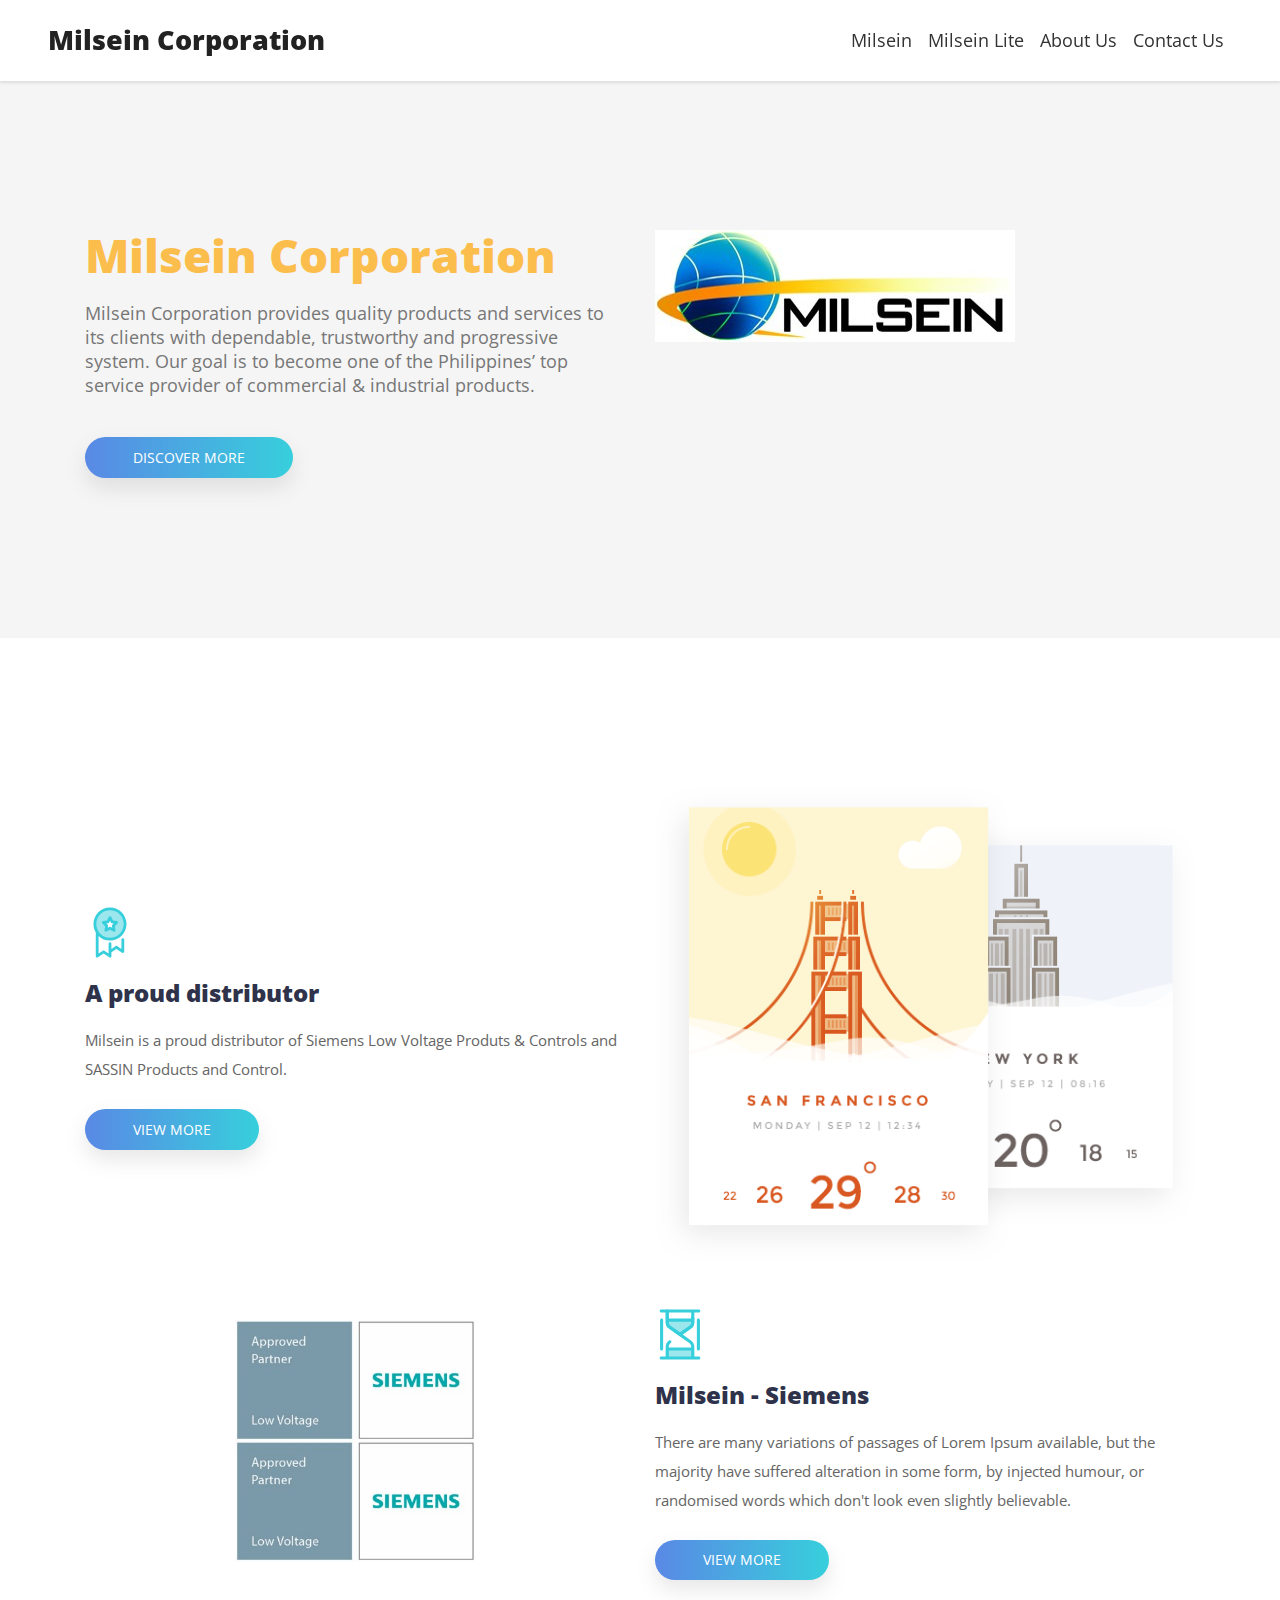
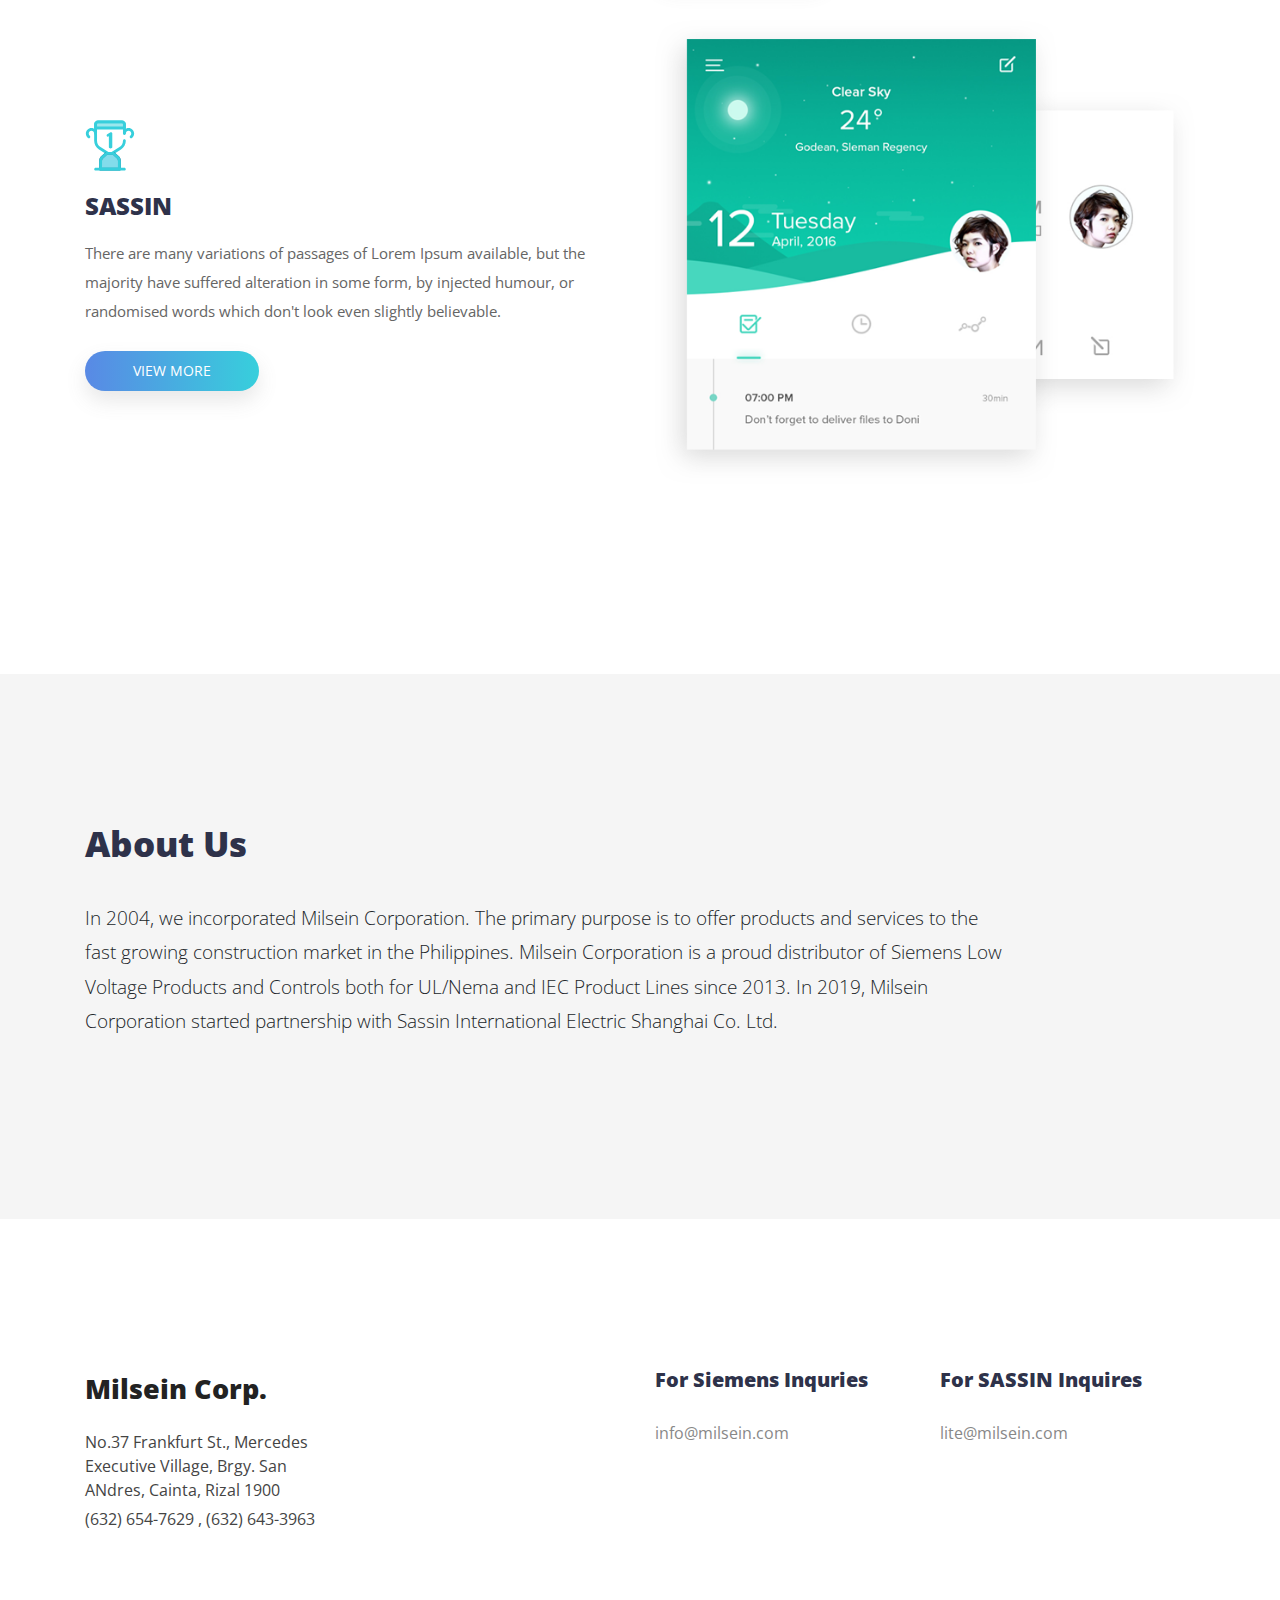
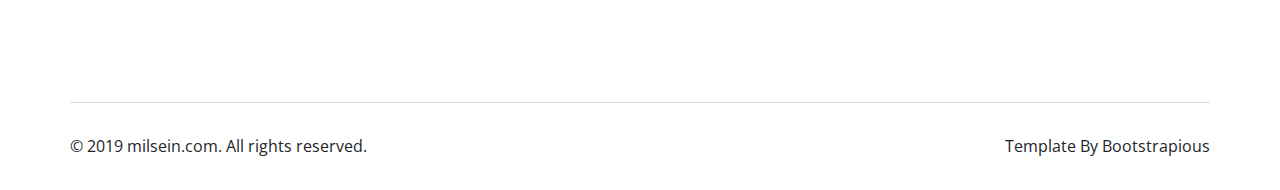
==== commit 1b125424: "added resources and new file" ====
--- a/index.html
+++ b/index.html
@@ -91,7 +91,7 @@
             <div class="CTA"><a href="#features" class="btn btn-primary btn-shadow btn-gradient link-scroll">Discover More</a>
             <a href="#" class=""></a></div>
           </div>
-          <div class="col-lg-6 order-1 order-lg-2"><img src="img/Macbook.png" alt="..." class="img-fluid"></div>
+          <div class="col-lg-6 order-1 order-lg-2"><img src="img/milsein_logo.jpg" alt="..." class="img-fluid"></div>
         </div>
       </div>
     </section>
@@ -108,10 +108,13 @@
           <div class="image col-lg-6 order-1 order-lg-2"><img src="img/feature-1.png" alt="..." class="img-fluid"></div>
         </div>
         <div class="row d-flex align-items-center">
-          <div class="image col-lg-6"><img src="img/feature-2.png" alt="..." class="img-fluid"></div>
+          <div class="align-items-center col-lg-6">
+            <div class="image mx-auto col-lg-6"><img src="img/Picture4.jpg" alt="..." class="img-fluid shadow-mod"></div>
+            <div class="image mx-auto col-lg-6"><img src="img/Picture4.jpg" alt="..." class="img-fluid shadow-mod"></div>
+          </div>
           <div class="text col-lg-6">
             <div class="icon"><img src="img/hourglass.svg" alt="..." class="img-fluid"></div>
-            <h4>Siemens</h4>
+            <h4>Milsein - Siemens</h4>
             <p>There are many variations of passages of Lorem Ipsum available, but the majority have suffered alteration in some form, by injected humour, or randomised words which don't look even slightly believable. </p><a href="milsein.html" class="btn btn-primary btn-shadow btn-gradient">View More</a>
           </div>
         </div>
@@ -119,7 +122,8 @@
           <div class="text col-lg-6 order-2 order-lg-1">
             <div class="icon"><img src="img/cup.svg" alt="..." class="img-fluid"></div>
             <h4>SASSIN</h4>
-            <p>There are many variations of passages of Lorem Ipsum available, but the majority have suffered alteration in some form, by injected humour, or randomised words which don't look even slightly believable. </p><a href="#" class="btn btn-primary btn-shadow btn-gradient">View More</a>
+            <p>There are many variations of passages of Lorem Ipsum available, but the majority have suffered alteration in some form, by injected humour, or randomised words which don't look even slightly believable. </p>
+            <a href="#" class="btn btn-primary btn-shadow btn-gradient">View More</a>
           </div>
           <div class="image col-lg-6 order-1 order-lg-2"><img src="img/feature-3.png" alt="..." class="img-fluid"></div>
         </div>
--- a/css/custom.css
+++ b/css/custom.css
@@ -1 +1 @@
-/* your styles go here */
+/* your styles go here */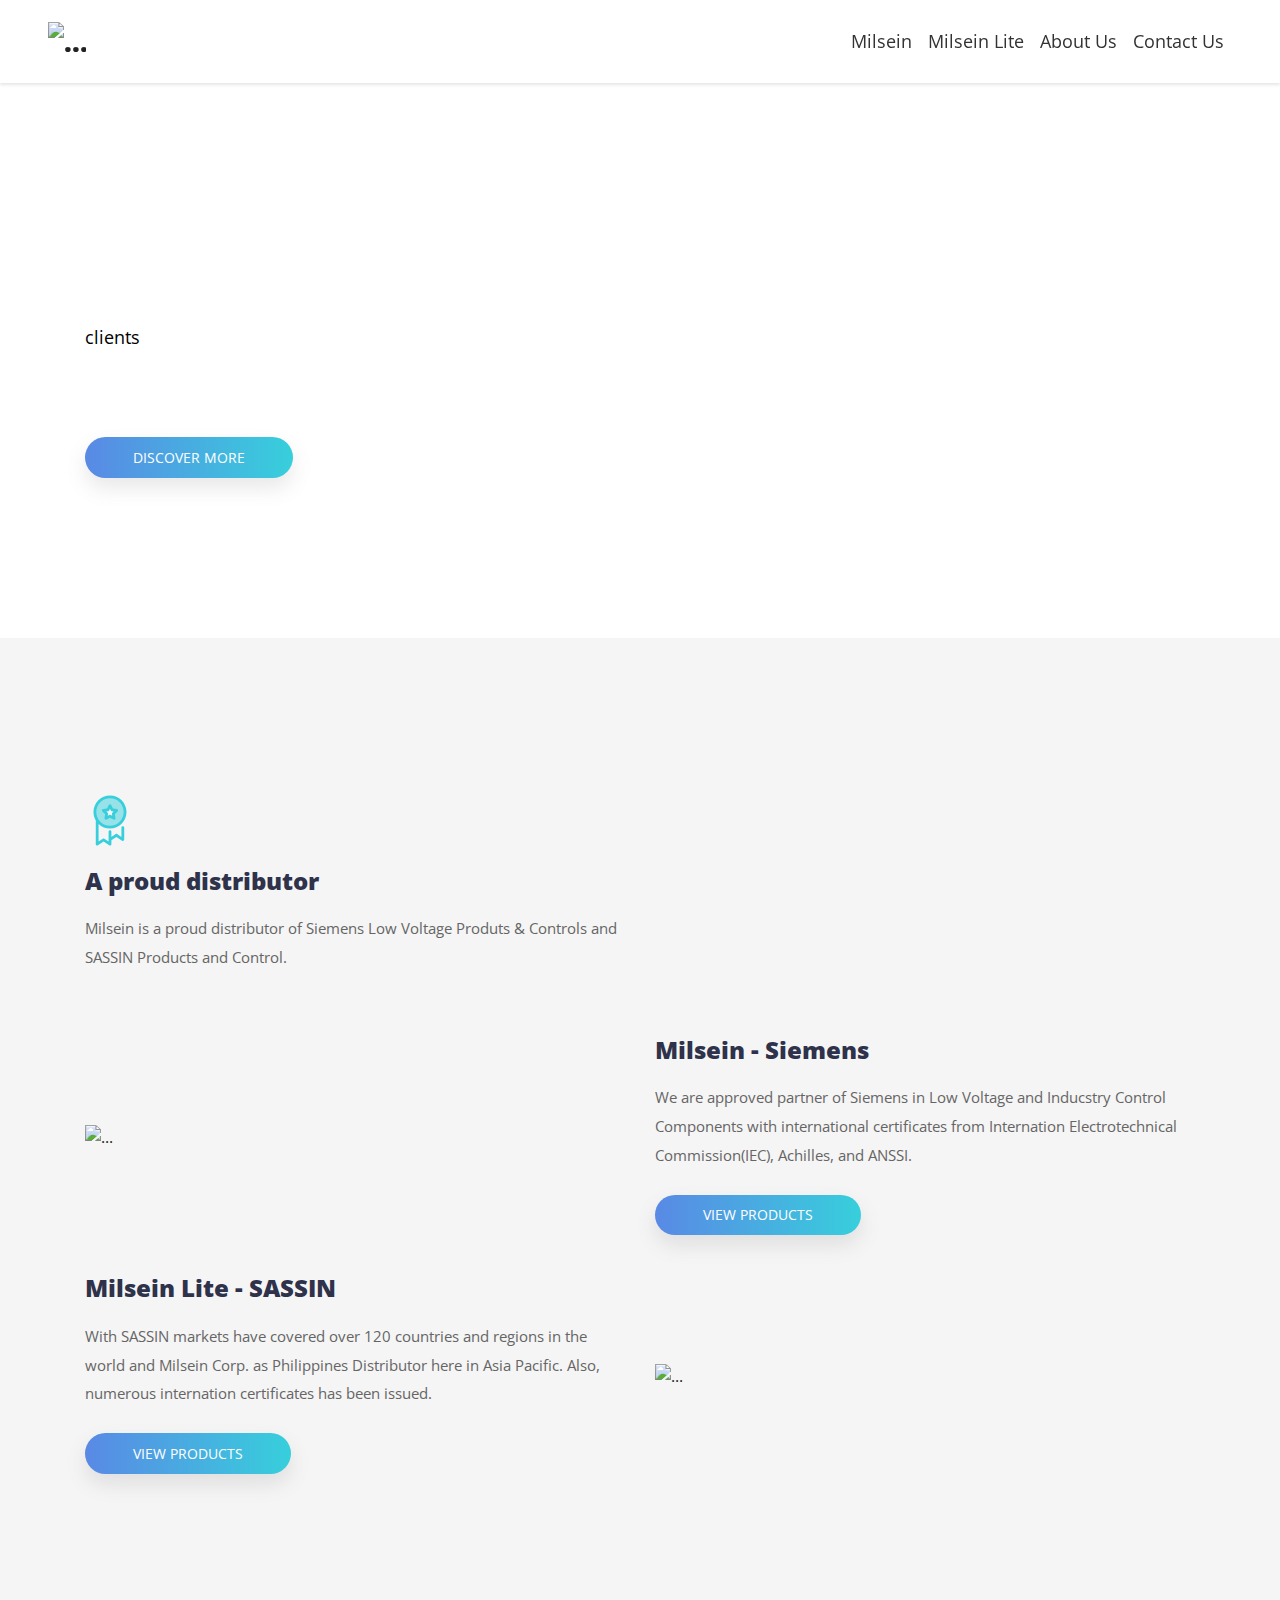
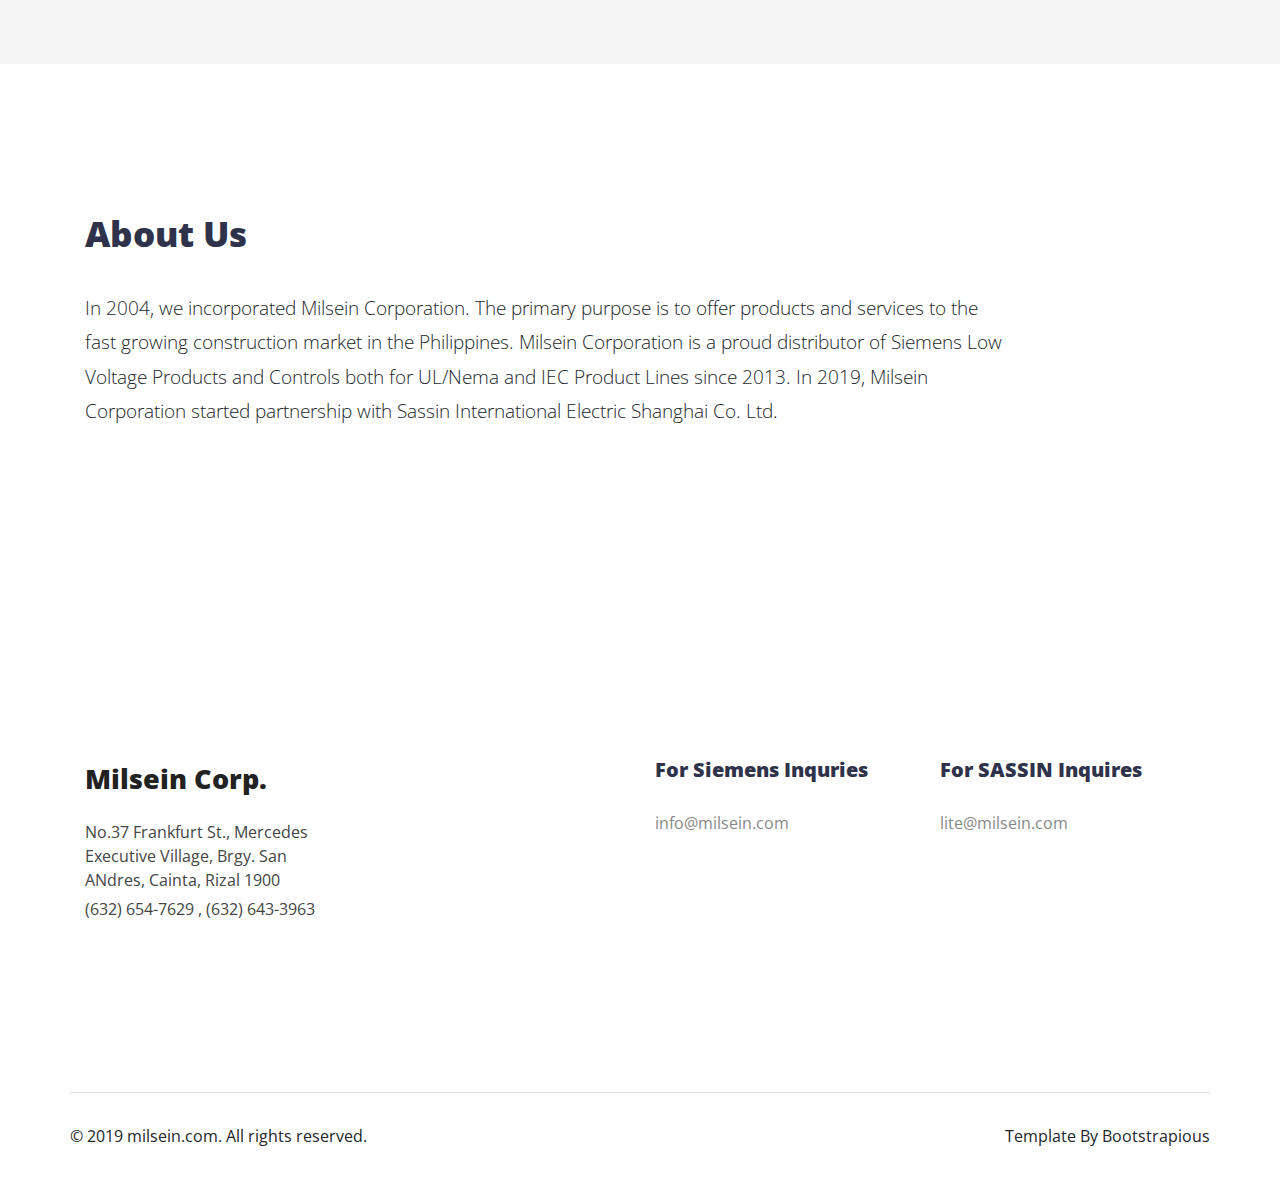
==== commit a9cac202: "set up features and header-home" ====
--- a/index.html
+++ b/index.html
@@ -1,155 +1,130 @@
 <!DOCTYPE html>
 <html>
-  <head>
-    <meta charset="utf-8">
-    <meta http-equiv="X-UA-Compatible" content="IE=edge">
-    <title>Milsein Corporation</title>
-    <meta name="description" content="">
-    <meta name="viewport" content="width=device-width, initial-scale=1">
-    <meta name="robots" content="all,follow">
-    <!-- Bootstrap CSS-->
-    <link rel="stylesheet" href="vendor/bootstrap/css/bootstrap.min.css">
-    <!-- Font Awesome CSS-->
-    <link rel="stylesheet" href="vendor/font-awesome/css/font-awesome.min.css">
-    <!-- Custom Font Icons CSS-->
-    <link rel="stylesheet" href="css/landy-iconfont.css">
-    <!-- Google fonts - Open Sans-->
-    <link rel="stylesheet" href="https://fonts.googleapis.com/css?family=Open+Sans:300,400,700,800">
-    <!-- owl carousel-->
-    <link rel="stylesheet" href="vendor/owl.carousel/assets/owl.carousel.css">
-    <link rel="stylesheet" href="vendor/owl.carousel/assets/owl.theme.default.css">
-    <!-- theme stylesheet-->
-    <link rel="stylesheet" href="css/style.default.css" id="theme-stylesheet">
-    <!-- Custom stylesheet - for your changes-->
-    <link rel="stylesheet" href="css/custom.css">
-    <!-- Favicon-->
-    <link rel="shortcut icon" href="favicon.png">
-    <!-- Tweaks for older IEs--><!--[if lt IE 9]>
+
+<head>
+  <meta charset="utf-8">
+  <meta http-equiv="X-UA-Compatible" content="IE=edge">
+  <title>Milsein Corporation</title>
+  <meta name="description" content="">
+  <meta name="viewport" content="width=device-width, initial-scale=1">
+  <meta name="robots" content="all,follow">
+  <!-- Bootstrap CSS-->
+  <link rel="stylesheet" href="vendor/bootstrap/css/bootstrap.min.css">
+  <!-- Font Awesome CSS-->
+  <link rel="stylesheet" href="vendor/font-awesome/css/font-awesome.min.css">
+  <!-- Custom Font Icons CSS-->
+  <link rel="stylesheet" href="css/landy-iconfont.css">
+  <!-- Google fonts - Open Sans-->
+  <link rel="stylesheet" href="https://fonts.googleapis.com/css?family=Open+Sans:300,400,700,800">
+  <!-- owl carousel-->
+  <link rel="stylesheet" href="vendor/owl.carousel/assets/owl.carousel.css">
+  <link rel="stylesheet" href="vendor/owl.carousel/assets/owl.theme.default.css">
+  <!-- theme stylesheet-->
+  <link rel="stylesheet" href="css/style.default.css" id="theme-stylesheet">
+  <!-- Custom stylesheet - for your changes-->
+  <link rel="stylesheet" href="css/custom.css">
+  <!-- Favicon-->
+  <link rel="shortcut icon" href="favicon.png">
+  <!-- Tweaks for older IEs-->
+  <!--[if lt IE 9]>
         <script src="https://oss.maxcdn.com/html5shiv/3.7.3/html5shiv.min.js"></script>
         <script src="https://oss.maxcdn.com/respond/1.4.2/respond.min.js"></script><![endif]-->
-  </head>
-  <body>
-    <!-- navbar-->
-    <header class="header">
-      <nav class="navbar navbar-expand-lg fixed-top"><a href="index.html" class="navbar-brand">Milsein Corporation</a>
-        <button type="button" data-toggle="collapse" data-target="#navbarSupportedContent" aria-controls="navbarSupportedContent" aria-expanded="false" aria-label="Toggle navigation" class="navbar-toggler navbar-toggler-right"><span></span><span></span><span></span></button>
-        <div id="navbarSupportedContent" class="collapse navbar-collapse">
-          <ul class="navbar-nav ml-auto align-items-start align-items-lg-center">
-            <li class="nav-item"><a href="milsein.html" class="nav-link link-scroll">Milsein</a></li>
-            <li class="nav-item"><a href="milsein-lite.html" class="nav-link link-scroll">Milsein Lite</a></li>
-            <li class="nav-item"><a href="#about-us" class="nav-link link-scroll">About Us</a></li>
-            <li class="nav-item"><a href="#testimonials" class="nav-link link-scroll">Contact Us</a></li>
-            <!-- <li class="nav-item"><a href="text.html" class="nav-link">Text Page</a></li> -->
-          </ul>
-          <div class="navbar-text">   
-            <!-- Button trigger modal-->
-            <!-- <a href="#" data-toggle="modal" data-target="#exampleModal" class="btn btn-primary navbar-btn btn-shadow btn-gradient">Sign Up</a> -->
-          </div>
-        </div>
-      </nav>
-    </header>
-
-    <!-- Modal-->
-    <!-- <div id="exampleModal" tabindex="-1" role="dialog" aria-labelledby="exampleModalLabel" aria-hidden="true" class="modal fade">
-      <div role="document" class="modal-dialog">
-        <div class="modal-content">
-          <div class="modal-header">
-            <h5 id="exampleModalLabel" class="modal-title">Sign Up Modal</h5>
-            <button type="button" data-dismiss="modal" aria-label="Close" class="close"><span aria-hidden="true">×</span></button>
-          </div>
-          <div class="modal-body">
-            <form id="signupform" action="#">
-              <div class="form-group">
-                <label for="fullname">Full Name</label>
-                <input type="text" name="fullname" placeholder="Full Name" id="fullname">
-              </div>
-              <div class="form-group">
-                <label for="username">User Name</label>
-                <input type="text" name="username" placeholder="User Name" id="username">
-              </div>
-              <div class="form-group">
-                <label for="email">Email Address</label>
-                <input type="text" name="email" placeholder="Email Address" id="email">
-              </div>
-              <div class="form-group">
-                <button type="submit" class="submit btn btn-primary btn-shadow btn-gradient">Signup</button>
-              </div>
-            </form>
-          </div>
-        </div>
-      </div>
-    </div> -->
-  
-    <section id="hero" class="hero hero-home bg-gray">
-      <div class="container">
-        <div class="row d-flex">
-          <div class="col-lg-6 text order-2 order-lg-1">
-            <h1 style="color:rgba(255, 166, 0, 0.70);">Milsein Corporation</h1>
-            <p class="hero-text">Milsein Corporation provides quality products and services to its clients with dependable,
+</head>
+
+<body>
+  <!-- navbar-->
+  <header class="header">
+    <nav class="navbar navbar-expand-lg fixed-top"><a href="index.html" class="navbar-brand"><img src="img/Picture23.jpg"
+          alt="..."></a>
+      <button type="button" data-toggle="collapse" data-target="#navbarSupportedContent" aria-controls="navbarSupportedContent"
+        aria-expanded="false" aria-label="Toggle navigation" class="navbar-toggler navbar-toggler-right"><span></span><span></span><span></span></button>
+      <div id="navbarSupportedContent" class="collapse navbar-collapse">
+        <ul class="navbar-nav ml-auto align-items-start align-items-lg-center">
+          <li class="nav-item"><a href="milsein.html" class="nav-link link-scroll">Milsein</a></li>
+          <li class="nav-item"><a href="milsein-lite.html" class="nav-link link-scroll">Milsein Lite</a></li>
+          <li class="nav-item"><a href="#about-us" class="nav-link link-scroll">About Us</a></li>
+          <li class="nav-item"><a href="#testimonials" class="nav-link link-scroll">Contact Us</a></li>
+          <!-- <li class="nav-item"><a href="text.html" class="nav-link">Text Page</a></li> -->
+        </ul>
+        <div class="navbar-text">
+          <!-- Button trigger modal-->
+          <!-- <a href="#" data-toggle="modal" data-target="#exampleModal" class="btn btn-primary navbar-btn btn-shadow btn-gradient">Sign Up</a> -->
+        </div>
+      </div>
+    </nav>
+  </header>
+
+  <section id="hero" class="hero hero-home home">
+    <div class="container">
+      <div class="row d-flex">
+        <div class="col-lg-6 text order-2 order-lg-1">
+          <h1 style="color:#fff";>Milsein Corporation</h1>
+          <p class="hero-text" style="color:white;">Our vision is to provide quality products and services to its <span style="margin:0; padding:0; color:black;">clients</span> with
+            dependable,
             trustworthy and progressive system. Our goal is to become one of the Philippines’ top
             service provider of commercial & industrial products.</p>
-            <div class="CTA"><a href="#features" class="btn btn-primary btn-shadow btn-gradient link-scroll">Discover More</a>
+          <div class="CTA"><a href="#features" class="btn btn-primary btn-shadow btn-gradient link-scroll">Discover
+              More</a>
             <a href="#" class=""></a></div>
-          </div>
-          <div class="col-lg-6 order-1 order-lg-2"><img src="img/milsein_logo.jpg" alt="..." class="img-fluid"></div>
-        </div>
-      </div>
-    </section>
-   
-    <!-- FEATURES -->
-    <section id="features" class="features">
-      <div class="container">
-        <div class="row d-flex align-items-center">
-          <div class="text col-lg-6 order-2 order-lg-1">
-            <div class="icon"><img src="img/medal.svg" alt="..." class="img-fluid"></div>
-            <h4>A proud distributor</h4>
-            <p>Milsein is a proud distributor of Siemens Low Voltage Produts & Controls and SASSIN Products and Control. </p><a href="#" class="btn btn-primary btn-shadow btn-gradient">View More</a>
-          </div>
-          <div class="image col-lg-6 order-1 order-lg-2"><img src="img/feature-1.png" alt="..." class="img-fluid"></div>
-        </div>
-        <div class="row d-flex align-items-center">
-          <div class="align-items-center col-lg-6">
-            <div class="image mx-auto col-lg-6"><img src="img/Picture4.jpg" alt="..." class="img-fluid shadow-mod"></div>
-            <div class="image mx-auto col-lg-6"><img src="img/Picture4.jpg" alt="..." class="img-fluid shadow-mod"></div>
-          </div>
-          <div class="text col-lg-6">
-            <div class="icon"><img src="img/hourglass.svg" alt="..." class="img-fluid"></div>
-            <h4>Milsein - Siemens</h4>
-            <p>There are many variations of passages of Lorem Ipsum available, but the majority have suffered alteration in some form, by injected humour, or randomised words which don't look even slightly believable. </p><a href="milsein.html" class="btn btn-primary btn-shadow btn-gradient">View More</a>
-          </div>
-        </div>
-        <div class="row d-flex align-items-center">
-          <div class="text col-lg-6 order-2 order-lg-1">
-            <div class="icon"><img src="img/cup.svg" alt="..." class="img-fluid"></div>
-            <h4>SASSIN</h4>
-            <p>There are many variations of passages of Lorem Ipsum available, but the majority have suffered alteration in some form, by injected humour, or randomised words which don't look even slightly believable. </p>
-            <a href="#" class="btn btn-primary btn-shadow btn-gradient">View More</a>
-          </div>
-          <div class="image col-lg-6 order-1 order-lg-2"><img src="img/feature-3.png" alt="..." class="img-fluid"></div>
-        </div>
-      </div>
-    </section>
-
-    <!-- About Us -->
-    <section id="about-us" class="about-us bg-gray">
-      <div class="container">
-        <h2>About Us</h2>
-        <div class="row">
-          <p class="lead col-lg-10">
-            In 2004, we incorporated Milsein Corporation. The primary purpose is to offer
-            products and services to the fast growing construction market in the Philippines.
-    
-            Milsein Corporation is a proud distributor of Siemens Low Voltage Products and
-            Controls both for UL/Nema and IEC Product Lines since 2013.
-    
-            In 2019, Milsein Corporation started partnership with Sassin International Electric
-            Shanghai Co. Ltd.
-          </p>
-      </div>
-    </section>
-    
-    <!-- GREAT MORE FEATURES -->
-    <!-- <section id="extra-features" class="extra-features bg-primary">
+        </div>
+        <!-- <div class="col-lg-6 order-1 order-lg-2"><img src="img/pexels-photo-257736.jpeg" alt="..." class="img-fluid"></div> -->
+      </div>
+    </div>
+  </section>
+
+  <!-- FEATURES -->
+  <section id="features" class="features bg-gray">
+    <div class="container">
+      <div class="row d-flex align-items-center">
+        <div class="text col-lg-6 order-2 order-lg-1">
+          <div class="icon"><img src="img/medal.svg" alt="..." class="img-fluid"></div>
+          <h4>A proud distributor</h4>
+          <p>Milsein is a proud distributor of Siemens Low Voltage Produts & Controls and SASSIN Products and Control.
+         <!--  </p><a href="#" class="btn btn-primary btn-shadow btn-gradient">View More</a> -->
+        </div>
+     <!--    <div class="image col-lg-6 order-1 order-lg-2"><img src="img/feature-1.png" alt="..." class="img-fluid"></div> -->
+      </div>
+      <div class="row d-flex align-items-center">
+          <div class="image mx-auto col-lg-6"><img src="img/milsein-seimens.png" alt="..." class="img-fluid shadow-mod"></div>
+        <div class="text col-lg-6">
+<!--           <div class="icon"><img src="img/hourglass.svg" alt="..." class="img-fluid"></div> -->
+          <h4>Milsein - Siemens</h4>
+          <p>We are approved partner of Siemens in Low Voltage and Inducstry Control Components with international certificates from Internation Electrotechnical Commission(IEC), Achilles, and ANSSI. </p><a
+            href="milsein.html" class="btn btn-primary btn-shadow btn-gradient">View Products</a>
+        </div>
+      </div>
+      <div class="row d-flex align-items-center">
+        <div class="text col-lg-6 order-2 order-lg-1">
+          <!-- <div class="icon"><img src="img/cup.svg" alt="..." class="img-fluid"></div> -->
+          <h4>Milsein Lite - SASSIN</h4>
+          <p>With SASSIN markets have covered over 120 countries and regions in the world and Milsein Corp. as Philippines Distributor here in Asia Pacific. Also, numerous internation certificates has been issued. </p>
+          <a href="#" class="btn btn-primary btn-shadow btn-gradient">View Products</a>
+        </div>
+        <div class="image col-lg-6 order-1 order-lg-2"><img src="img/sassin-feature.png" alt="..." class="img-fluid"></div>
+      </div>
+    </div>
+  </section>
+
+  <!-- About Us -->
+  <section id="about-us" class="about-us">
+    <div class="container">
+      <h2>About Us</h2>
+      <div class="row">
+        <p class="lead col-lg-10">
+          In 2004, we incorporated Milsein Corporation. The primary purpose is to offer
+          products and services to the fast growing construction market in the Philippines.
+
+          Milsein Corporation is a proud distributor of Siemens Low Voltage Products and
+          Controls both for UL/Nema and IEC Product Lines since 2013.
+
+          In 2019, Milsein Corporation started partnership with Sassin International Electric
+          Shanghai Co. Ltd.
+        </p>
+      </div>
+  </section>
+
+  <!-- GREAT MORE FEATURES -->
+  <!-- <section id="extra-features" class="extra-features bg-primary">
       <div class="container text-center">
         <header>
           <h2>More great features             </h2>
@@ -192,8 +167,8 @@
       </div>
     </section> -->
 
-    <!-- TESTIMONIALS -->
-   <!--  <section id="testimonials" class="testimonials">
+  <!-- TESTIMONIALS -->
+  <!--  <section id="testimonials" class="testimonials">
       <div class="container">
         <header class="text-center no-margin-bottom">   
           <h2>Happy Clients</h2>
@@ -239,9 +214,9 @@
         </div>
       </div>
     </section> -->
-    
-    <!-- NEWSLETTER -->
-    <!-- <section id="newsletter" class="newsletter bg-gray">
+
+  <!-- NEWSLETTER -->
+  <!-- <section id="newsletter" class="newsletter bg-gray">
       <div class="container text-center">
         <h2>Subscribe to Newsletter</h2>
         <p class="lead">There are many variation passages of lorem ipsum, but the majority have</p>
@@ -255,73 +230,77 @@
         </div>
       </div>
     </section> -->
-    <div id="scrollTop">
-      <div class="d-flex align-items-center justify-content-end"><i class="fa fa-long-arrow-up"></i>To Top</div>
-    </div>
-
-    <footer class="main-footer">
-      <div class="container">
-        <div class="row">
-          <div class="col-lg-3 col-md-6"><a href="#" class="brand">Milsein Corp.</a>
-            <ul class="contact-info list-unstyled">
-              <li><a href="mailto:sales@landy.com">No.37 Frankfurt St., Mercedes Executive Village, Brgy. San ANdres, Cainta, Rizal 1900</a></li>
-              <li><a href="tel:123456789">(632) 654-7629 , (632) 643-3963</a></li>
-            </ul>
-            <!-- Social Icons -->
-            <!-- <ul class="social-icons list-inline">
+  <div id="scrollTop">
+    <div class="d-flex align-items-center justify-content-end"><i class="fa fa-long-arrow-up"></i>To Top</div>
+  </div>
+
+  <footer class="main-footer">
+    <div class="container">
+      <div class="row">
+        <div class="col-lg-3 col-md-6"><a href="#" class="brand">Milsein Corp.</a>
+          <ul class="contact-info list-unstyled">
+            <li><a href="mailto:sales@landy.com">No.37 Frankfurt St., Mercedes Executive Village, Brgy. San ANdres,
+                Cainta, Rizal 1900</a></li>
+            <li><a href="tel:123456789">(632) 654-7629 , (632) 643-3963</a></li>
+          </ul>
+          <!-- Social Icons -->
+          <!-- <ul class="social-icons list-inline">
               <li class="list-inline-item"><a href="#" target="_blank" title="Facebook"><i class="fa fa-facebook"></i></a></li>
               <li class="list-inline-item"><a href="#" target="_blank" title="Twitter"><i class="fa fa-twitter"></i></a></li>
               <li class="list-inline-item"><a href="#" target="_blank" title="Instagram"><i class="fa fa-instagram"></i></a></li>
               <li class="list-inline-item"><a href="#" target="_blank" title="Pinterest"><i class="fa fa-pinterest"></i></a></li>
             </ul> -->
-          </div>
-          <div class="col-lg-3 col-md-6">
-           
-          </div>
-          <div class="col-lg-3 col-md-6">
-            <h5>For Siemens Inquries</h5>
-            <ul class="links list-unstyled">
-              <li> <a href="#">info@milsein.com</a></li>
-            </ul>
-          </div>
-          <div class="col-lg-3 col-md-6">
-            <h5> For SASSIN Inquires</h5>
-            <ul class="links list-unstyled">
-              <li> <a href="#">lite@milsein.com</a></li>
-            </ul>
-          </div>
-        </div>
-      </div>
-      <div class="copyrights">
-        <div class="container">
-          <div class="row">
-            <div class="col-md-7">
-              <p>&copy; 2019 milsein.com. All rights reserved.                        </p>
-            </div>
-            <div class="col-md-5 text-right">
-              <p>Template By <a href="https://bootstrapious.com/" class="external">Bootstrapious</a>  </p>
-              <!-- Please do not remove the backlink to Bootstrapious unless you support us at http://bootstrapious.com/donate. It is part of the license conditions. Thanks for understanding :) -->
-            </div>
-          </div>
-        </div>
-      </div>
-    </footer>
-    <!-- Javascript files-->
-    <script src="https://code.jquery.com/jquery-3.2.1.min.js"></script>
-    <script src="https://cdnjs.cloudflare.com/ajax/libs/popper.js/1.11.0/umd/popper.min.js"> </script>
-    <script src="vendor/bootstrap/js/bootstrap.min.js"></script>
-    <script src="vendor/jquery.cookie/jquery.cookie.js"> </script>
-    <script src="vendor/owl.carousel/owl.carousel.min.js"></script>
-    <script src="js/front.js"></script>
-    <!-- Google Analytics: change UA-XXXXX-X to be your site's ID.-->
-    <!---->
-    <script>
-      (function(b,o,i,l,e,r){b.GoogleAnalyticsObject=l;b[l]||(b[l]=
-      function(){(b[l].q=b[l].q||[]).push(arguments)});b[l].l=+new Date;
-      e=o.createElement(i);r=o.getElementsByTagName(i)[0];
-      e.src='//www.google-analytics.com/analytics.js';
-      r.parentNode.insertBefore(e,r)}(window,document,'script','ga'));
-      ga('create','UA-XXXXX-X');ga('send','pageview');
-    </script>
-  </body>
+        </div>
+        <div class="col-lg-3 col-md-6">
+
+        </div>
+        <div class="col-lg-3 col-md-6">
+          <h5>For Siemens Inquries</h5>
+          <ul class="links list-unstyled">
+            <li> <a href="#">info@milsein.com</a></li>
+          </ul>
+        </div>
+        <div class="col-lg-3 col-md-6">
+          <h5> For SASSIN Inquires</h5>
+          <ul class="links list-unstyled">
+            <li> <a href="#">lite@milsein.com</a></li>
+          </ul>
+        </div>
+      </div>
+    </div>
+    <div class="copyrights">
+      <div class="container">
+        <div class="row">
+          <div class="col-md-7">
+            <p>&copy; 2019 milsein.com. All rights reserved. </p>
+          </div>
+          <div class="col-md-5 text-right">
+            <p>Template By <a href="https://bootstrapious.com/" class="external">Bootstrapious</a> </p>
+            <!-- Please do not remove the backlink to Bootstrapious unless you support us at http://bootstrapious.com/donate. It is part of the license conditions. Thanks for understanding :) -->
+          </div>
+        </div>
+      </div>
+    </div>
+  </footer>
+  <!-- Javascript files-->
+  <script src="https://code.jquery.com/jquery-3.2.1.min.js"></script>
+  <script src="https://cdnjs.cloudflare.com/ajax/libs/popper.js/1.11.0/umd/popper.min.js"> </script>
+  <script src="vendor/bootstrap/js/bootstrap.min.js"></script>
+  <script src="vendor/jquery.cookie/jquery.cookie.js"> </script>
+  <script src="vendor/owl.carousel/owl.carousel.min.js"></script>
+  <script src="js/front.js"></script>
+  <!-- Google Analytics: change UA-XXXXX-X to be your site's ID.-->
+  <!---->
+  <script>
+    (function (b, o, i, l, e, r) {
+    b.GoogleAnalyticsObject = l; b[l] || (b[l] =
+      function () { (b[l].q = b[l].q || []).push(arguments) }); b[l].l = +new Date;
+      e = o.createElement(i); r = o.getElementsByTagName(i)[0];
+      e.src = '//www.google-analytics.com/analytics.js';
+      r.parentNode.insertBefore(e, r)
+    }(window, document, 'script', 'ga'));
+    ga('create', 'UA-XXXXX-X'); ga('send', 'pageview');
+  </script>
+</body>
+
 </html>--- a/css/custom.css
+++ b/css/custom.css
@@ -1 +1,5 @@
-/* your styles go here */+/* your styles go here */
+.home {
+    background-image: url("../img/pexels-photo-257736.jpeg") !important;
+    background-position-y: 50%;
+}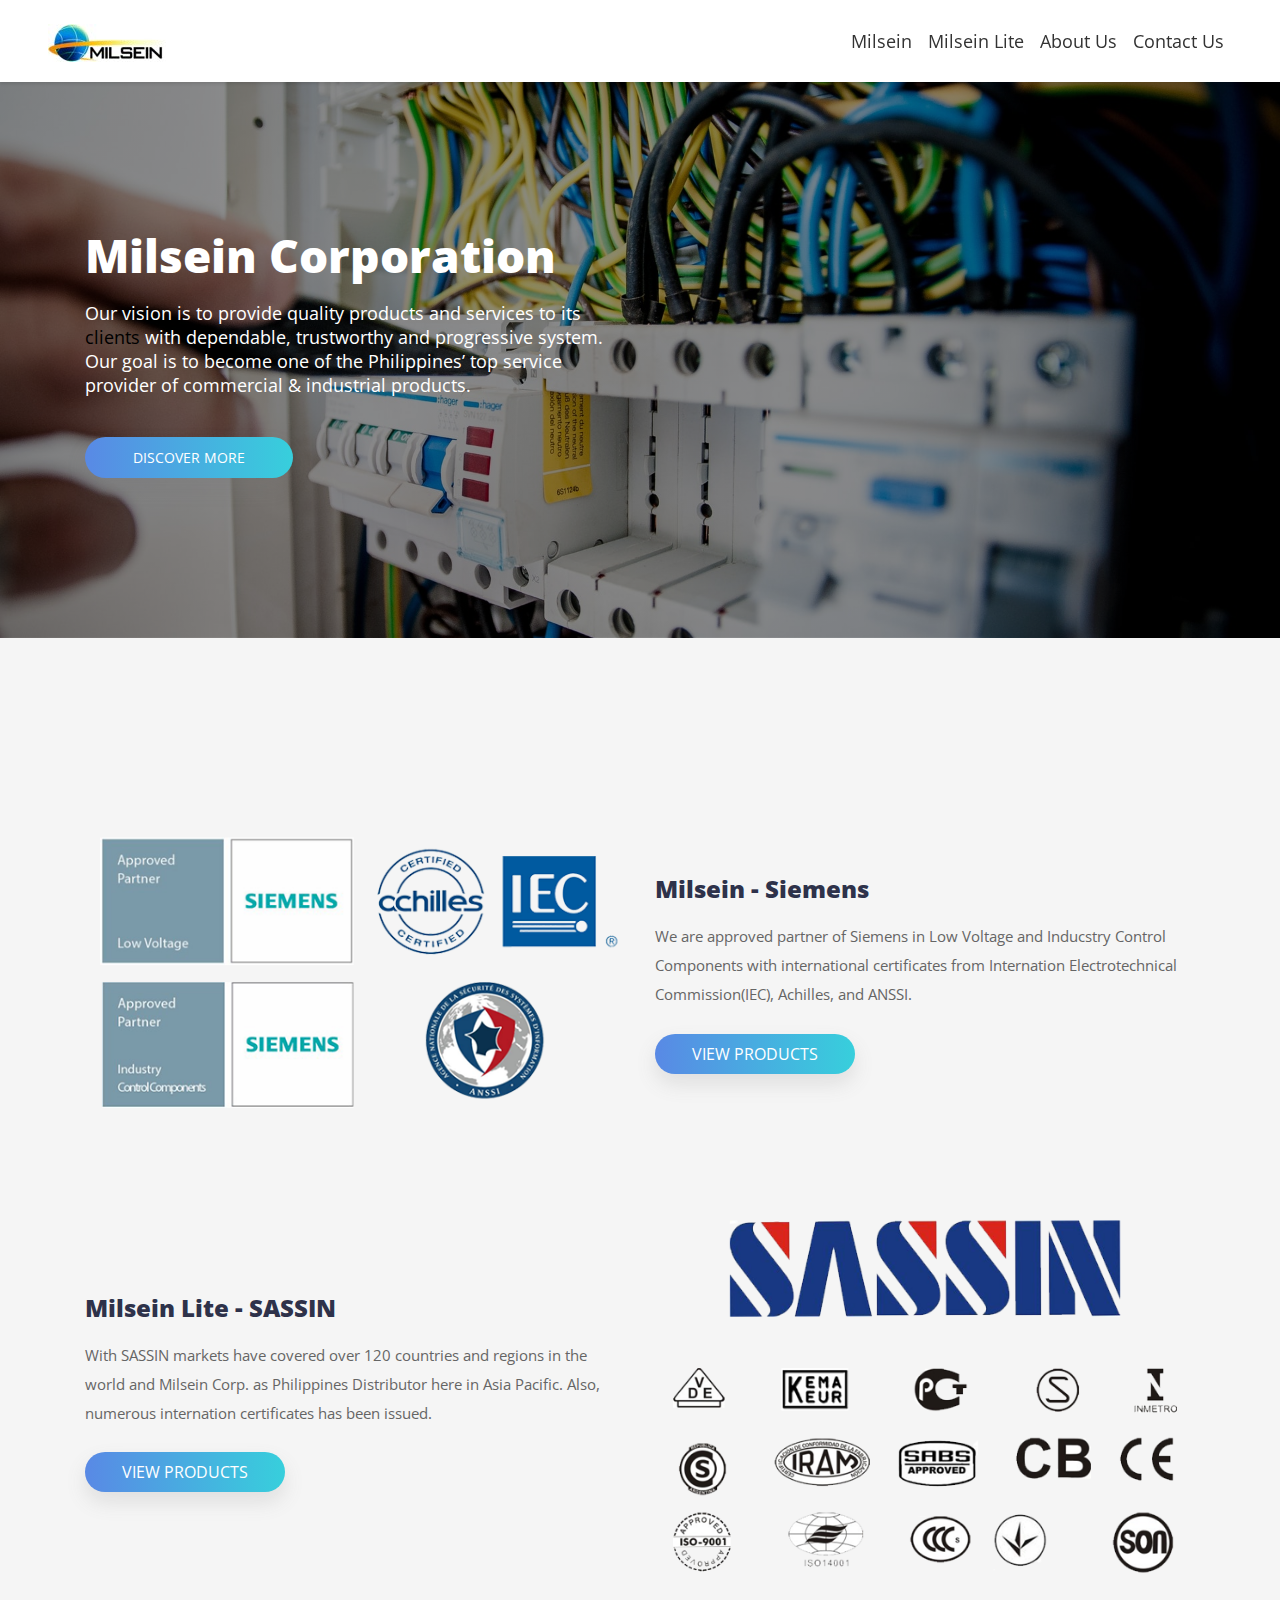
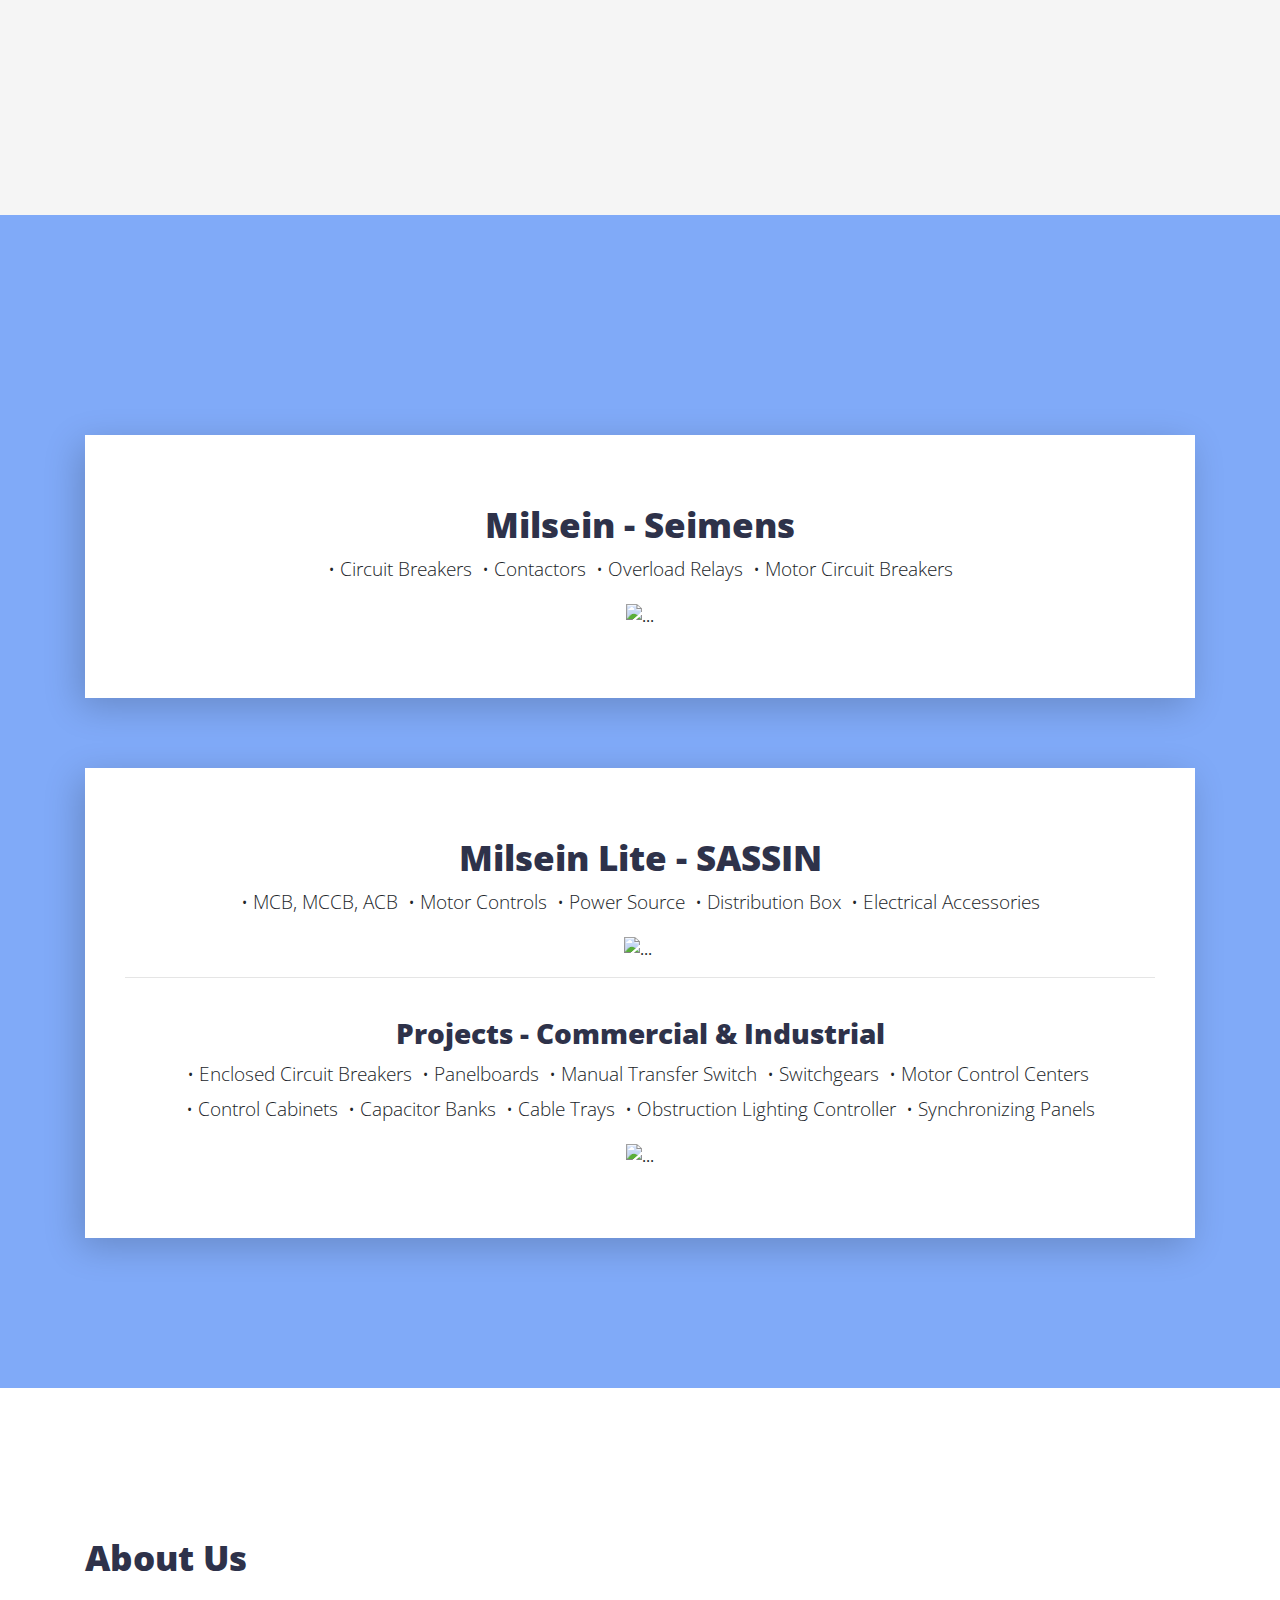
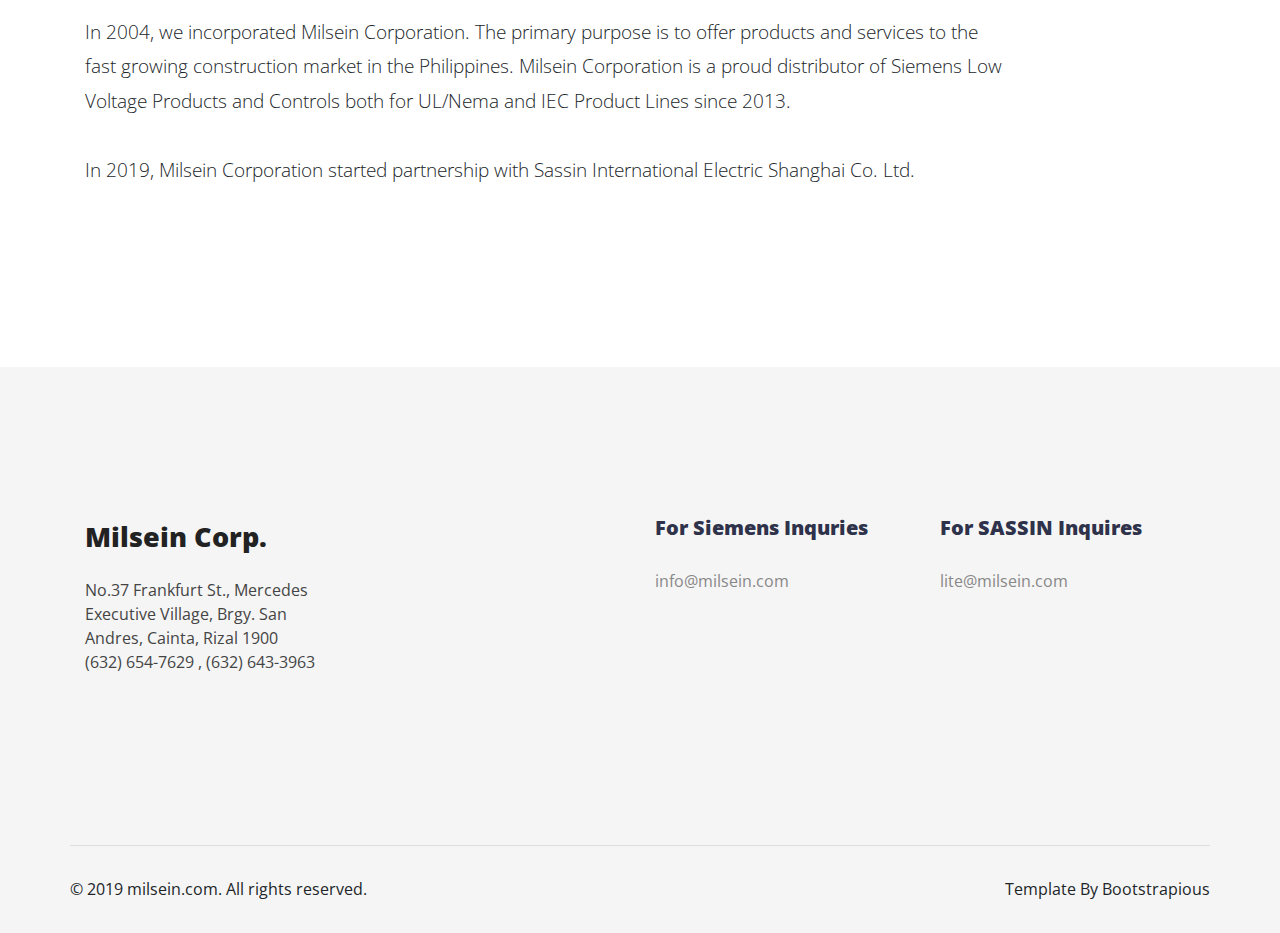
==== commit 6a0d568d: "final - for review" ====
--- a/index.html
+++ b/index.html
@@ -40,10 +40,10 @@
         aria-expanded="false" aria-label="Toggle navigation" class="navbar-toggler navbar-toggler-right"><span></span><span></span><span></span></button>
       <div id="navbarSupportedContent" class="collapse navbar-collapse">
         <ul class="navbar-nav ml-auto align-items-start align-items-lg-center">
-          <li class="nav-item"><a href="milsein.html" class="nav-link link-scroll">Milsein</a></li>
-          <li class="nav-item"><a href="milsein-lite.html" class="nav-link link-scroll">Milsein Lite</a></li>
+          <li class="nav-item"><a href="#seimens" class="nav-link link-scroll">Milsein</a></li>
+          <li class="nav-item"><a href="#sassin" class="nav-link link-scroll">Milsein Lite</a></li>
           <li class="nav-item"><a href="#about-us" class="nav-link link-scroll">About Us</a></li>
-          <li class="nav-item"><a href="#testimonials" class="nav-link link-scroll">Contact Us</a></li>
+          <li class="nav-item"><a href="#footer" class="nav-link link-scroll">Contact Us</a></li>
           <!-- <li class="nav-item"><a href="text.html" class="nav-link">Text Page</a></li> -->
         </ul>
         <div class="navbar-text">
@@ -54,6 +54,7 @@
     </nav>
   </header>
 
+  <!-- home -->
   <section id="hero" class="hero hero-home home">
     <div class="container">
       <div class="row d-flex">
@@ -72,16 +73,10 @@
     </div>
   </section>
 
-  <!-- FEATURES -->
+  <!-- features -->
   <section id="features" class="features bg-gray">
     <div class="container">
       <div class="row d-flex align-items-center">
-        <div class="text col-lg-6 order-2 order-lg-1">
-          <div class="icon"><img src="img/medal.svg" alt="..." class="img-fluid"></div>
-          <h4>A proud distributor</h4>
-          <p>Milsein is a proud distributor of Siemens Low Voltage Produts & Controls and SASSIN Products and Control.
-         <!--  </p><a href="#" class="btn btn-primary btn-shadow btn-gradient">View More</a> -->
-        </div>
      <!--    <div class="image col-lg-6 order-1 order-lg-2"><img src="img/feature-1.png" alt="..." class="img-fluid"></div> -->
       </div>
       <div class="row d-flex align-items-center">
@@ -89,8 +84,10 @@
         <div class="text col-lg-6">
 <!--           <div class="icon"><img src="img/hourglass.svg" alt="..." class="img-fluid"></div> -->
           <h4>Milsein - Siemens</h4>
-          <p>We are approved partner of Siemens in Low Voltage and Inducstry Control Components with international certificates from Internation Electrotechnical Commission(IEC), Achilles, and ANSSI. </p><a
-            href="milsein.html" class="btn btn-primary btn-shadow btn-gradient">View Products</a>
+          <p>We are approved partner of Siemens in Low Voltage and Inducstry Control Components with international certificates from Internation Electrotechnical Commission(IEC), Achilles, and ANSSI. </p>
+          <a href="#seimen" class="btn-gradient nav-link link-scroll btn-shadow link-button">
+            View Products
+          </a>
         </div>
       </div>
       <div class="row d-flex align-items-center">
@@ -98,12 +95,67 @@
           <!-- <div class="icon"><img src="img/cup.svg" alt="..." class="img-fluid"></div> -->
           <h4>Milsein Lite - SASSIN</h4>
           <p>With SASSIN markets have covered over 120 countries and regions in the world and Milsein Corp. as Philippines Distributor here in Asia Pacific. Also, numerous internation certificates has been issued. </p>
-          <a href="#" class="btn btn-primary btn-shadow btn-gradient">View Products</a>
+            <a href="#sassin" class="btn-gradient nav-link link-scroll btn-shadow link-button">
+              View Products
+            </a>
+          </a>
         </div>
         <div class="image col-lg-6 order-1 order-lg-2"><img src="img/sassin-feature.png" alt="..." class="img-fluid"></div>
       </div>
     </div>
   </section>
+
+  <!-- seimens -->
+ <section class="newsletter colorBackground">
+        <div id="seimens" class="container text-center">
+          <div class="form-holder">
+            <h2>Milsein - Seimens</h2>
+        <!--     <p class="lead">Milsein Corporation is a proud distributor of
+              Siemens Low Voltage Products & Controls.<br/>
+            Inductrial and Electrical Products</p>-->
+            <ul class="lead list-inline">
+              <li class="list-inline-item">&#8226; Circuit Breakers</li>
+              <li class="list-inline-item">&#8226; Contactors</li>
+              <li class="list-inline-item">&#8226; Overload Relays</li>
+              <li class="list-inline-item">&#8226; Motor Circuit Breakers</li>
+            </ul>
+            <img src="img/seimens-products.png" alt="...">
+          </div>
+
+          <div id="sassin" class="form-holder">
+            <h2>Milsein Lite - SASSIN</h2>
+            <!--     <p class="lead">Milsein Corporation is a proud distributor of
+                        Siemens Low Voltage Products & Controls.<br/>
+                      Inductrial and Electrical Products</p>-->
+            <ul class="lead list-inline">
+              <li class="list-inline-item">&#8226; MCB, MCCB, ACB</li>
+              <li class="list-inline-item">&#8226; Motor Controls</li>
+              <li class="list-inline-item">&#8226; Power Source</li>
+              <li class="list-inline-item">&#8226; Distribution Box</li>
+              <li class="list-inline-item">&#8226; Electrical Accessories</li>
+            </ul>
+            <img src="img/sassin-products.png" alt="...">
+            <span></span>
+            <hr>
+            <span></span>
+            <h3>Projects - Commercial & Industrial</h3>
+            <ul class="lead list-inline">
+              <li class="list-inline-item">&#8226; Enclosed Circuit Breakers</li>
+              <li class="list-inline-item">&#8226; Panelboards</li>
+              <li class="list-inline-item">&#8226; Manual Transfer Switch</li>
+              <li class="list-inline-item">&#8226; Switchgears</li>
+              <li class="list-inline-item">&#8226; Motor Control Centers</li>
+              <li class="list-inline-item">&#8226; Control Cabinets</li>
+              <li class="list-inline-item">&#8226; Capacitor Banks</li>
+              <li class="list-inline-item">&#8226; Cable Trays</li>
+              <li class="list-inline-item">&#8226; Obstruction Lighting Controller</li>
+              <li class="list-inline-item">&#8226; Synchronizing Panels</li>
+            </ul>
+            <img src="img/sassin-projects.png" alt="...">
+          </div>
+        </div>
+      </section>
+
 
   <!-- About Us -->
   <section id="about-us" class="about-us">
@@ -116,7 +168,8 @@
 
           Milsein Corporation is a proud distributor of Siemens Low Voltage Products and
           Controls both for UL/Nema and IEC Product Lines since 2013.
-
+          <br>
+          <br>
           In 2019, Milsein Corporation started partnership with Sassin International Electric
           Shanghai Co. Ltd.
         </p>
@@ -234,13 +287,13 @@
     <div class="d-flex align-items-center justify-content-end"><i class="fa fa-long-arrow-up"></i>To Top</div>
   </div>
 
-  <footer class="main-footer">
+  <footer id="footer" class="main-footer bg-gray">
     <div class="container">
       <div class="row">
         <div class="col-lg-3 col-md-6"><a href="#" class="brand">Milsein Corp.</a>
           <ul class="contact-info list-unstyled">
-            <li><a href="mailto:sales@landy.com">No.37 Frankfurt St., Mercedes Executive Village, Brgy. San ANdres,
-                Cainta, Rizal 1900</a></li>
+            <li>No.37 Frankfurt St., Mercedes Executive Village, Brgy. San Andres,
+                Cainta, Rizal 1900</li>
             <li><a href="tel:123456789">(632) 654-7629 , (632) 643-3963</a></li>
           </ul>
           <!-- Social Icons -->
@@ -257,13 +310,13 @@
         <div class="col-lg-3 col-md-6">
           <h5>For Siemens Inquries</h5>
           <ul class="links list-unstyled">
-            <li> <a href="#">info@milsein.com</a></li>
+            <li><a href="mailto:info@milsein.com">info@milsein.com</a></li>
           </ul>
         </div>
         <div class="col-lg-3 col-md-6">
           <h5> For SASSIN Inquires</h5>
           <ul class="links list-unstyled">
-            <li> <a href="#">lite@milsein.com</a></li>
+            <li><a href="mailto:lite@milsein.com">lite@milsein.com</a></li>
           </ul>
         </div>
       </div>
--- a/css/custom.css
+++ b/css/custom.css
@@ -1,5 +1,21 @@
 /* your styles go here */
 .home {
-    background-image: url("../img/pexels-photo-257736.jpeg") !important;
+    background:
+	linear-gradient(
+		rgba(0,0,0,.45),
+		rgba(0,0,0,.45)
+		), url("../img/pexels-photo-257736.jpeg");
+    /* background-image: url("../img/pexels-photo-257736.jpeg") !important; */
     background-position-y: 50%;
+    background-size: cover;
+}
+
+.colorBackground {
+    background-color: #80aaf8;
+}
+
+.link-button {
+    text-align: center;
+    border-radius: 20px;
+    width: 200px;
 }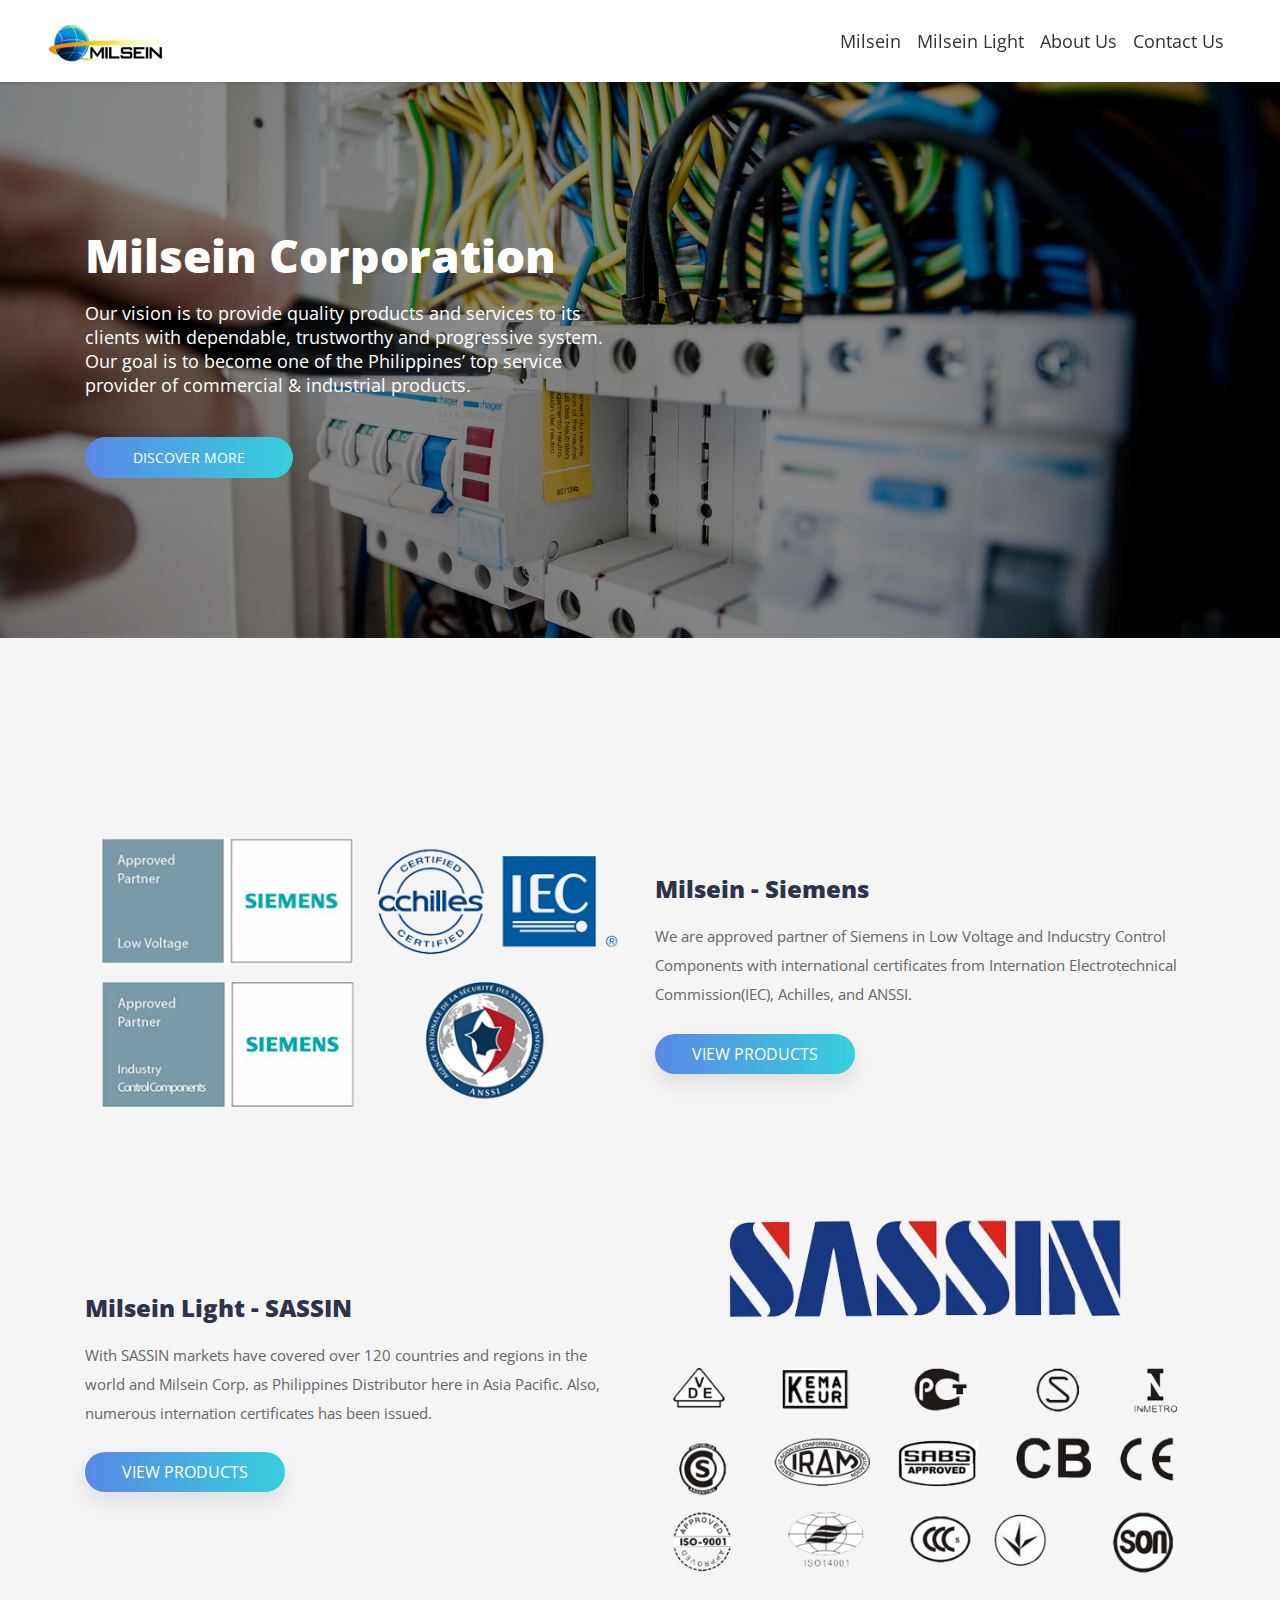
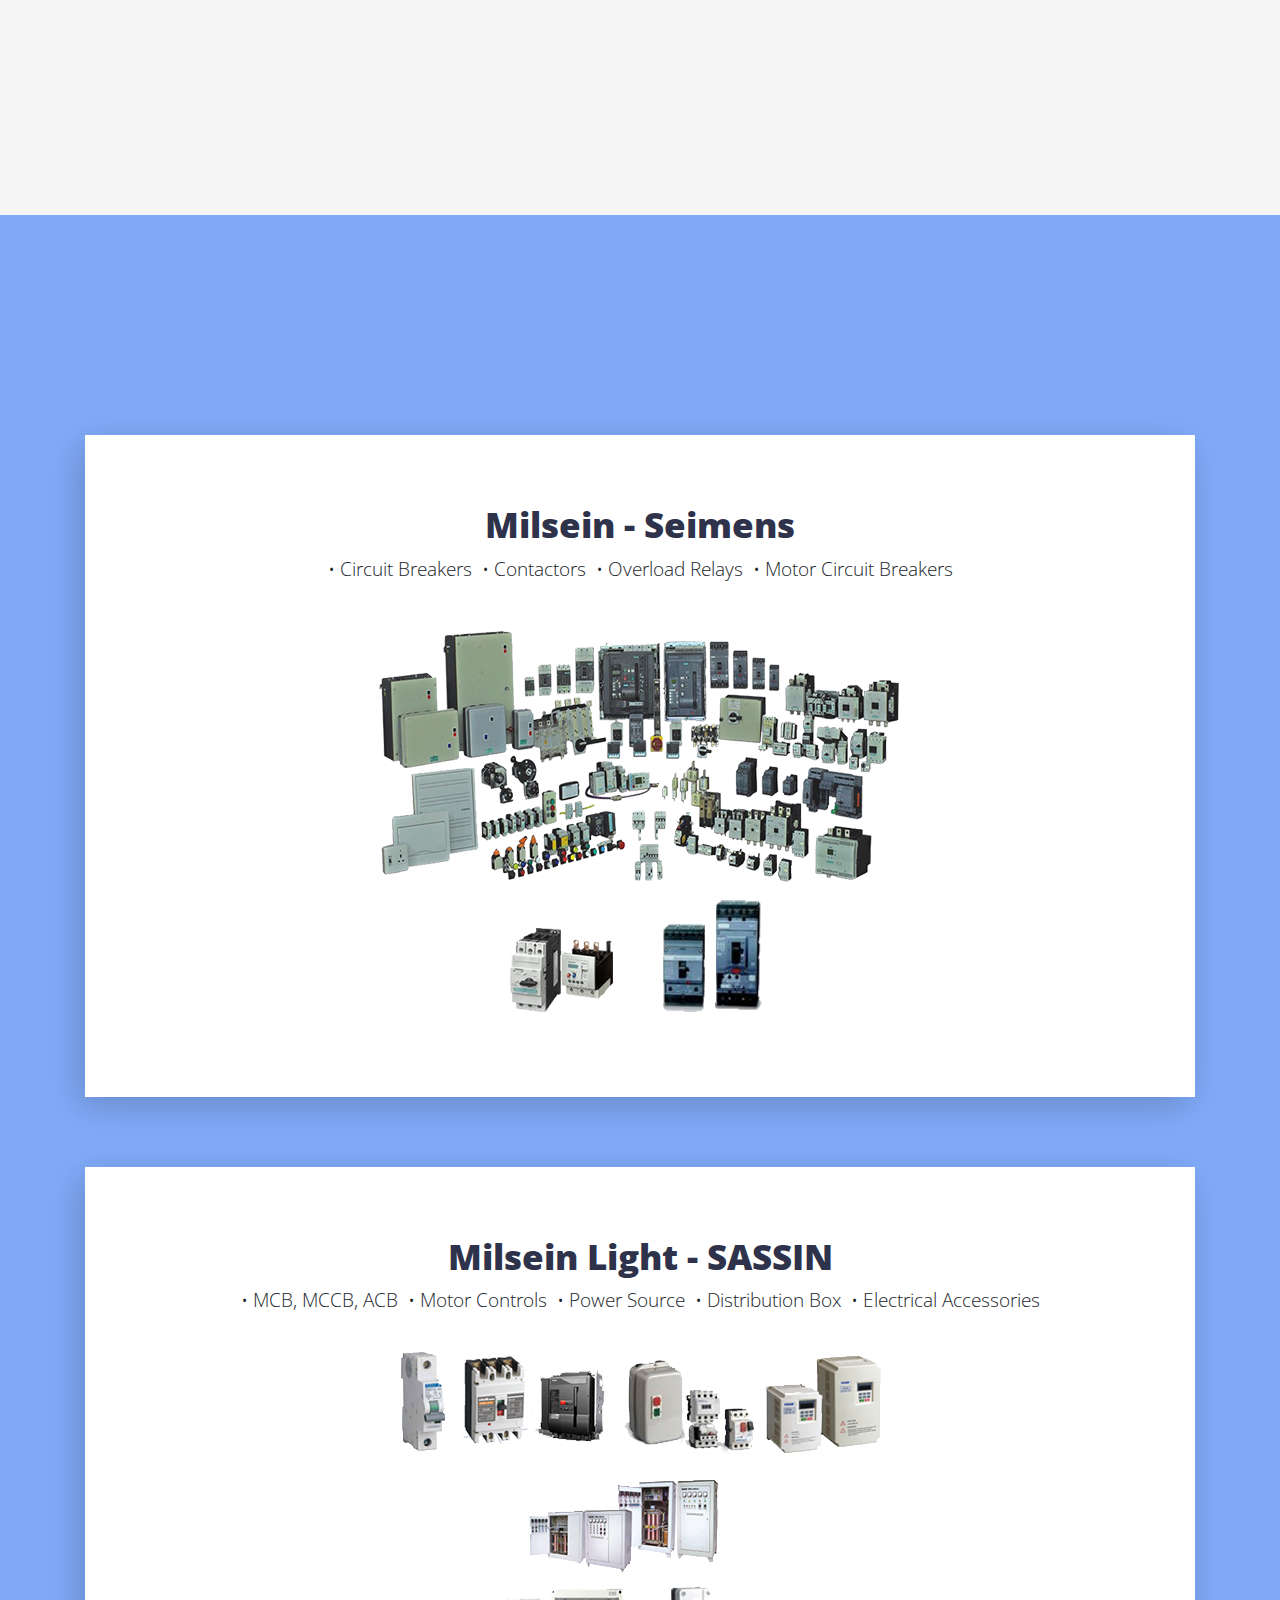
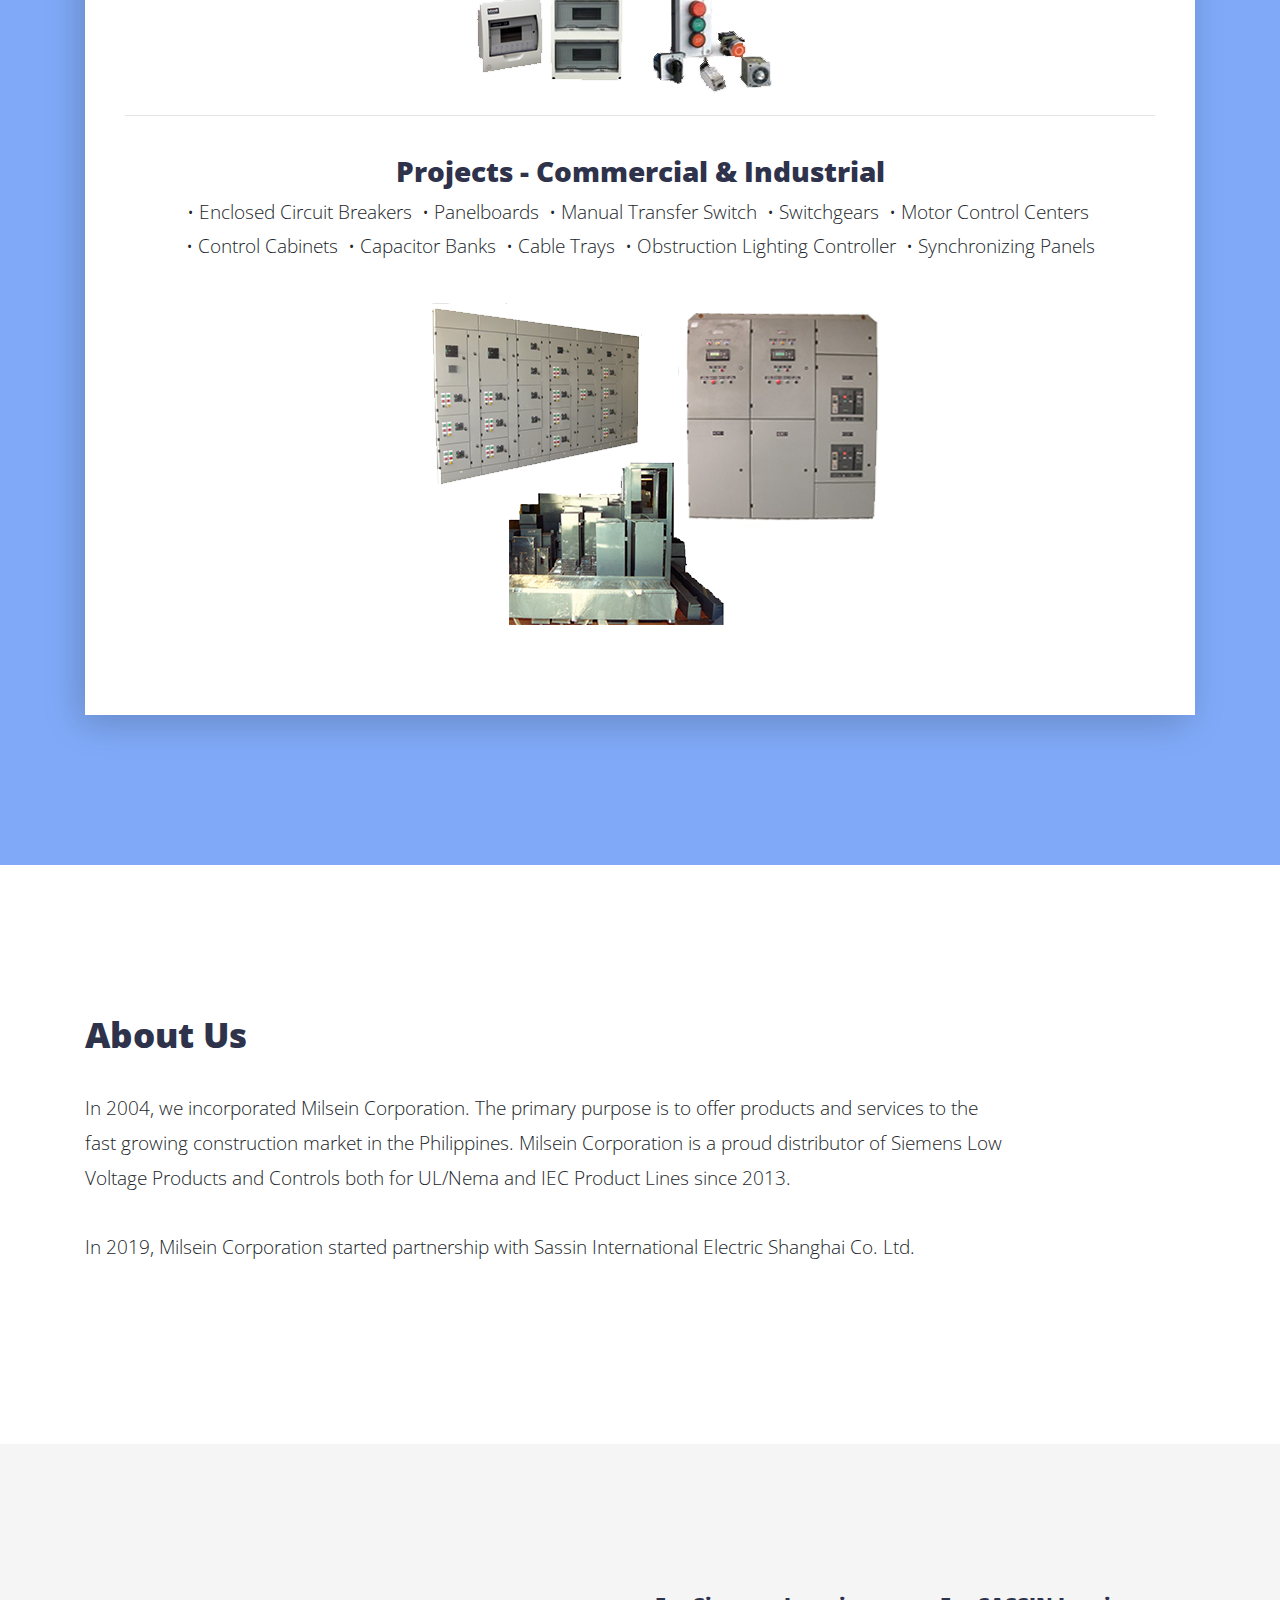
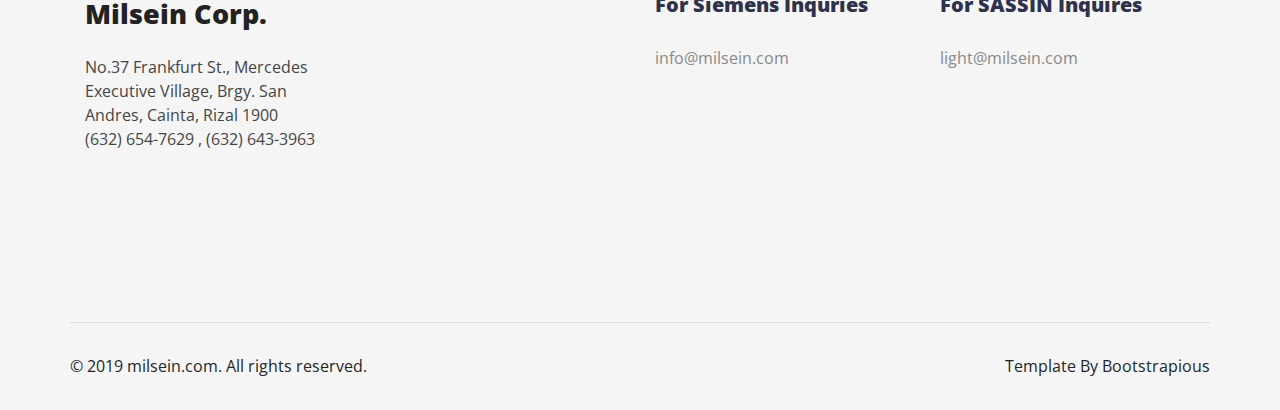
==== commit c1b088cf: "fix spellings" ====
--- a/index.html
+++ b/index.html
@@ -41,7 +41,7 @@
       <div id="navbarSupportedContent" class="collapse navbar-collapse">
         <ul class="navbar-nav ml-auto align-items-start align-items-lg-center">
           <li class="nav-item"><a href="#seimens" class="nav-link link-scroll">Milsein</a></li>
-          <li class="nav-item"><a href="#sassin" class="nav-link link-scroll">Milsein Lite</a></li>
+          <li class="nav-item"><a href="#sassin" class="nav-link link-scroll">Milsein Light</a></li>
           <li class="nav-item"><a href="#about-us" class="nav-link link-scroll">About Us</a></li>
           <li class="nav-item"><a href="#footer" class="nav-link link-scroll">Contact Us</a></li>
           <!-- <li class="nav-item"><a href="text.html" class="nav-link">Text Page</a></li> -->
@@ -60,7 +60,7 @@
       <div class="row d-flex">
         <div class="col-lg-6 text order-2 order-lg-1">
           <h1 style="color:#fff";>Milsein Corporation</h1>
-          <p class="hero-text" style="color:white;">Our vision is to provide quality products and services to its <span style="margin:0; padding:0; color:black;">clients</span> with
+          <p class="hero-text" style="color:white;">Our vision is to provide quality products and services to its clients with
             dependable,
             trustworthy and progressive system. Our goal is to become one of the Philippines’ top
             service provider of commercial & industrial products.</p>
@@ -93,7 +93,7 @@
       <div class="row d-flex align-items-center">
         <div class="text col-lg-6 order-2 order-lg-1">
           <!-- <div class="icon"><img src="img/cup.svg" alt="..." class="img-fluid"></div> -->
-          <h4>Milsein Lite - SASSIN</h4>
+          <h4>Milsein Light - SASSIN</h4>
           <p>With SASSIN markets have covered over 120 countries and regions in the world and Milsein Corp. as Philippines Distributor here in Asia Pacific. Also, numerous internation certificates has been issued. </p>
             <a href="#sassin" class="btn-gradient nav-link link-scroll btn-shadow link-button">
               View Products
@@ -123,7 +123,7 @@
           </div>
 
           <div id="sassin" class="form-holder">
-            <h2>Milsein Lite - SASSIN</h2>
+            <h2>Milsein Light - SASSIN</h2>
             <!--     <p class="lead">Milsein Corporation is a proud distributor of
                         Siemens Low Voltage Products & Controls.<br/>
                       Inductrial and Electrical Products</p>-->
@@ -290,7 +290,7 @@
   <footer id="footer" class="main-footer bg-gray">
     <div class="container">
       <div class="row">
-        <div class="col-lg-3 col-md-6"><a href="#" class="brand">Milsein Corp.</a>
+        <div class="col-lg-3 col-md-6"><a href="#" class="brand debug">Milsein Corp.</a>
           <ul class="contact-info list-unstyled">
             <li>No.37 Frankfurt St., Mercedes Executive Village, Brgy. San Andres,
                 Cainta, Rizal 1900</li>
@@ -307,16 +307,16 @@
         <div class="col-lg-3 col-md-6">
 
         </div>
-        <div class="col-lg-3 col-md-6">
+        <div class="col-lg-3 col-md-6 debug">
           <h5>For Siemens Inquries</h5>
           <ul class="links list-unstyled">
             <li><a href="mailto:info@milsein.com">info@milsein.com</a></li>
           </ul>
         </div>
-        <div class="col-lg-3 col-md-6">
+        <div class="col-lg-3 col-md-6 debug">
           <h5> For SASSIN Inquires</h5>
           <ul class="links list-unstyled">
-            <li><a href="mailto:lite@milsein.com">lite@milsein.com</a></li>
+            <li><a href="mailto:light@milsein.com">light@milsein.com</a></li>
           </ul>
         </div>
       </div>
--- a/css/custom.css
+++ b/css/custom.css
@@ -18,4 +18,8 @@
     text-align: center;
     border-radius: 20px;
     width: 200px;
+}
+
+.debug {
+    bordre:red 1px solid;
 }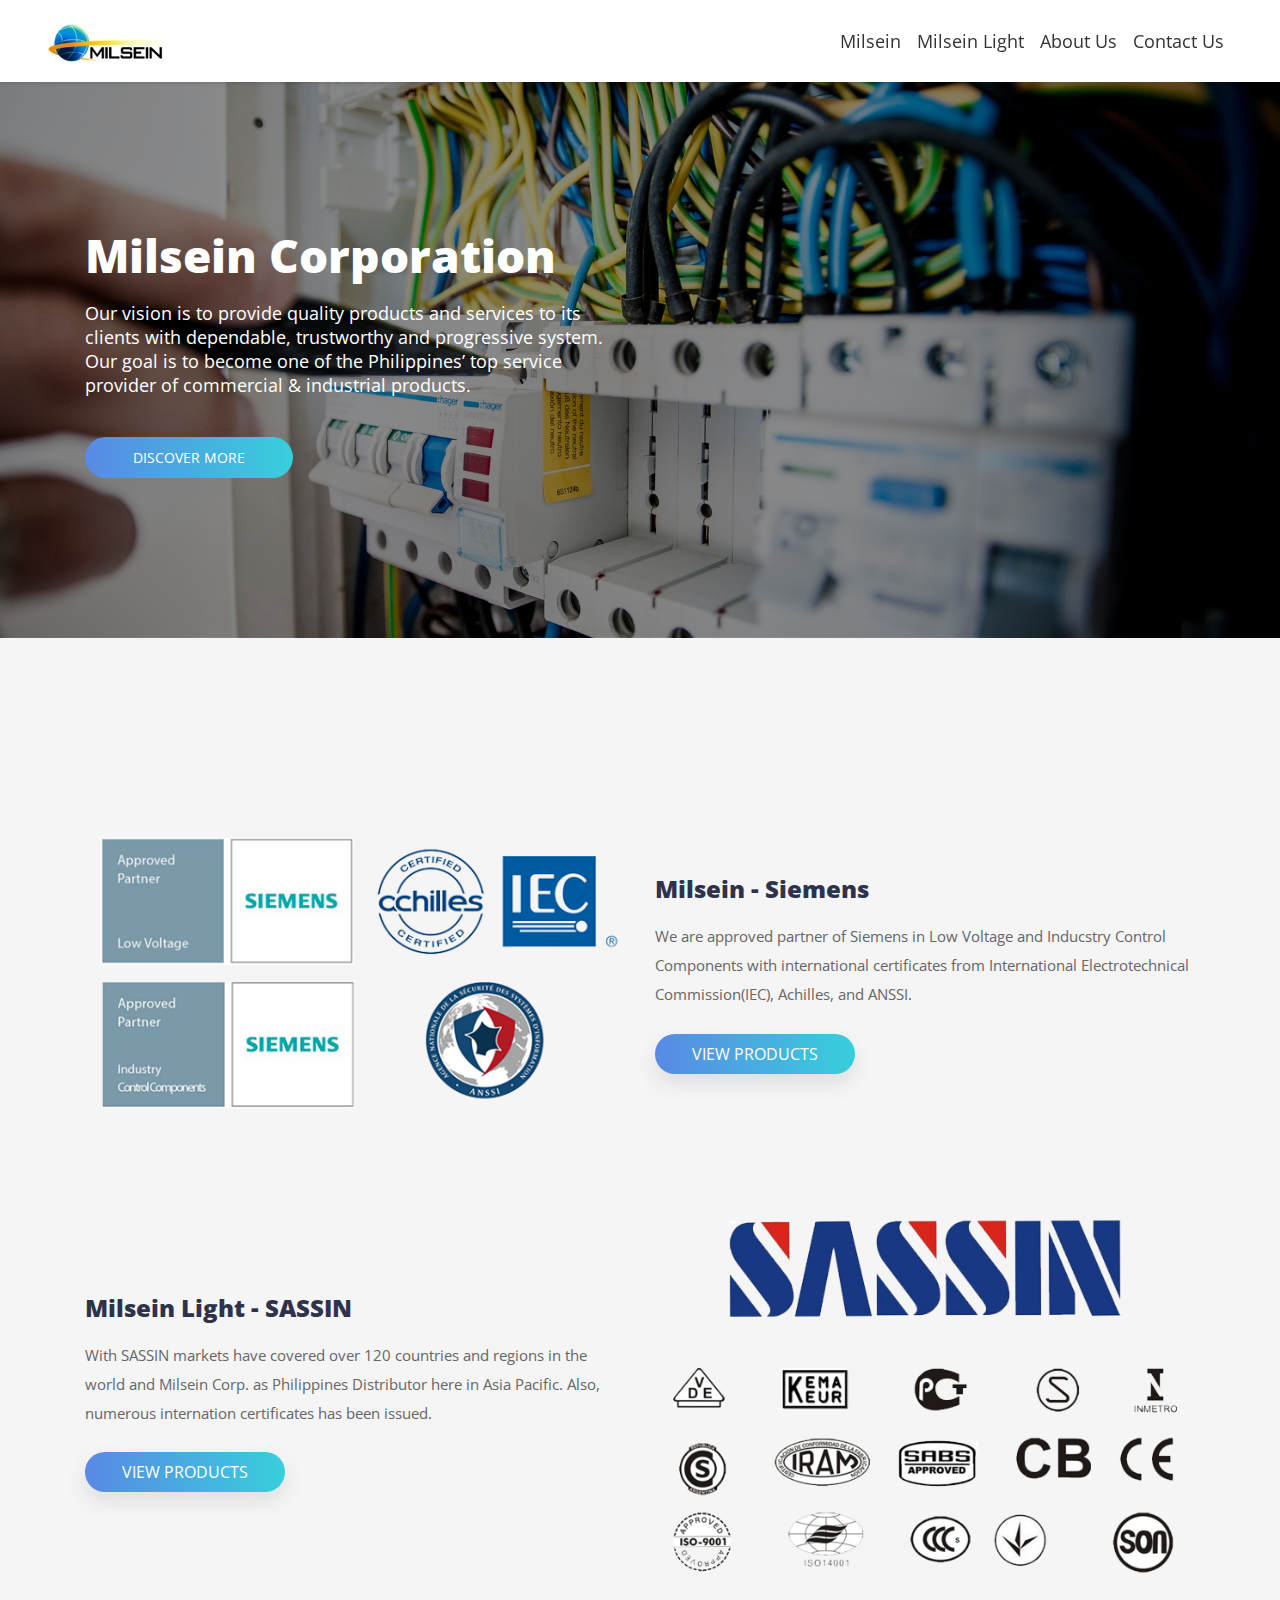
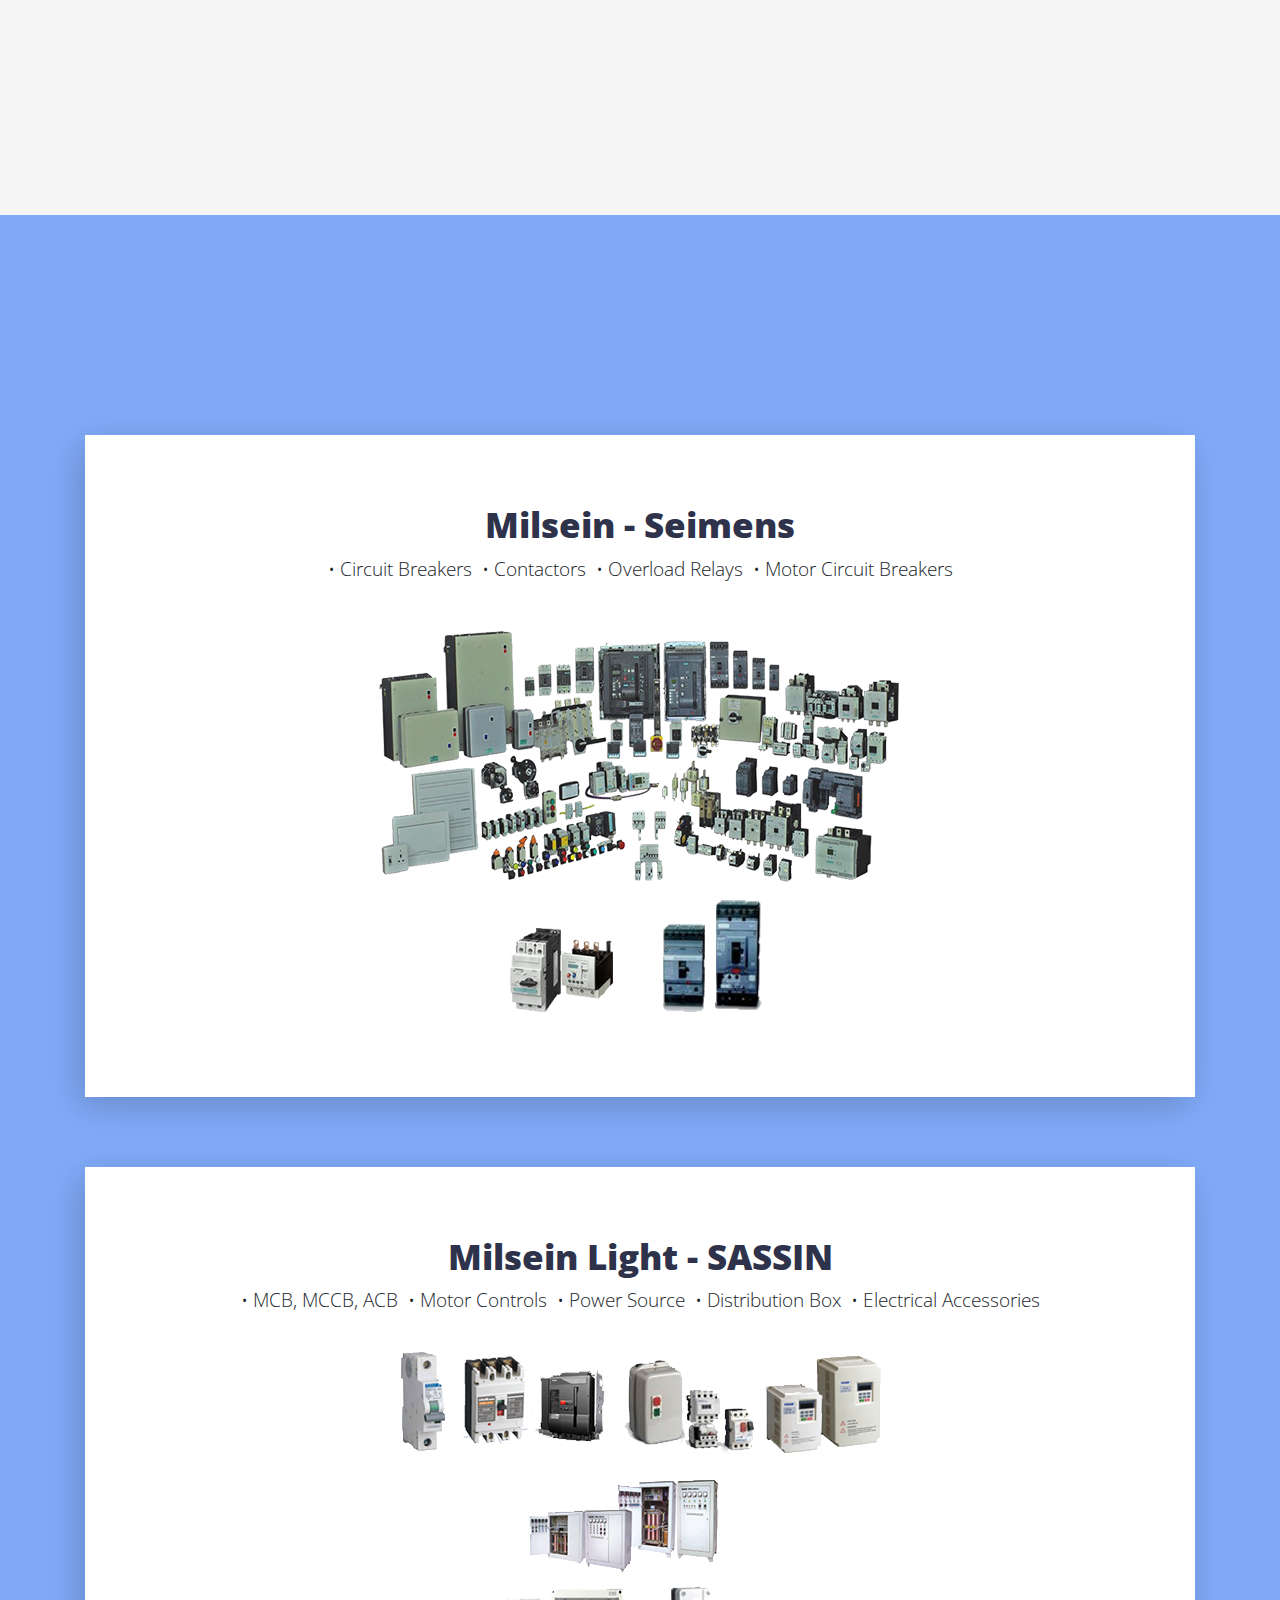
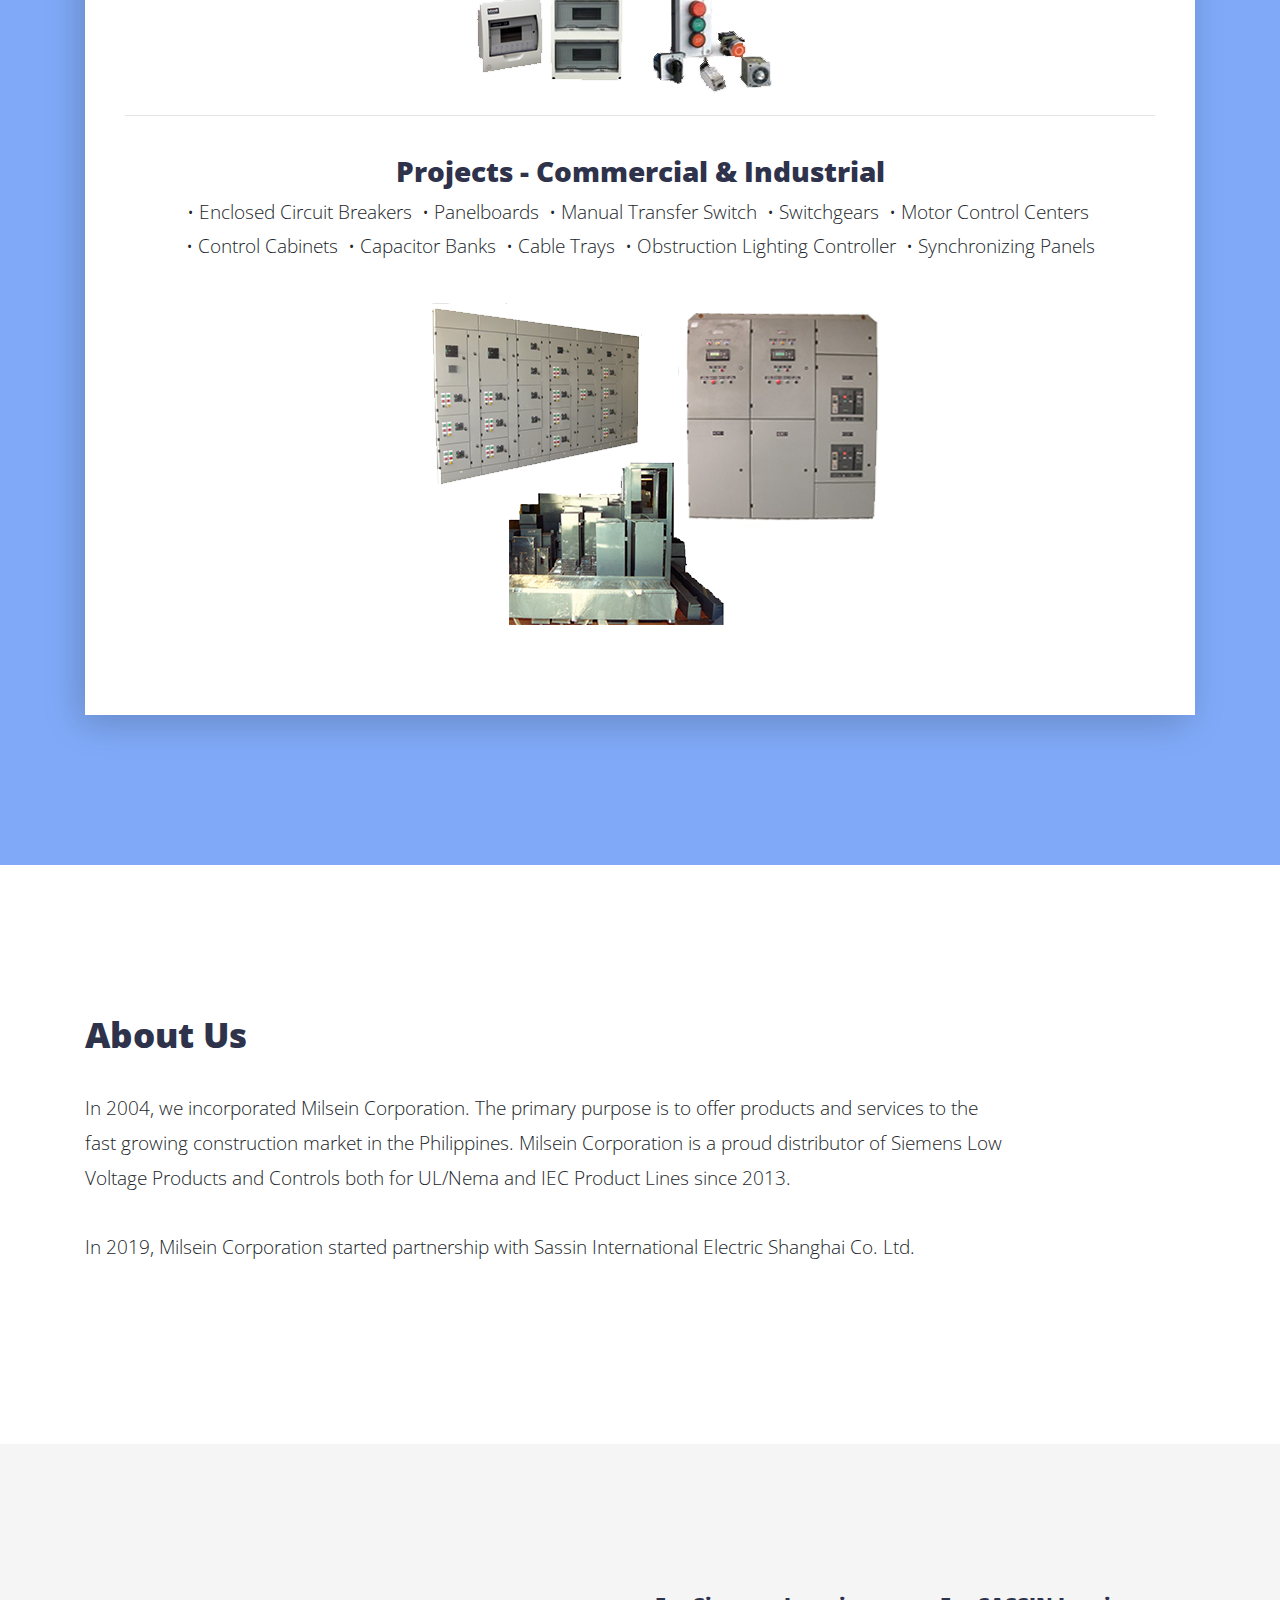
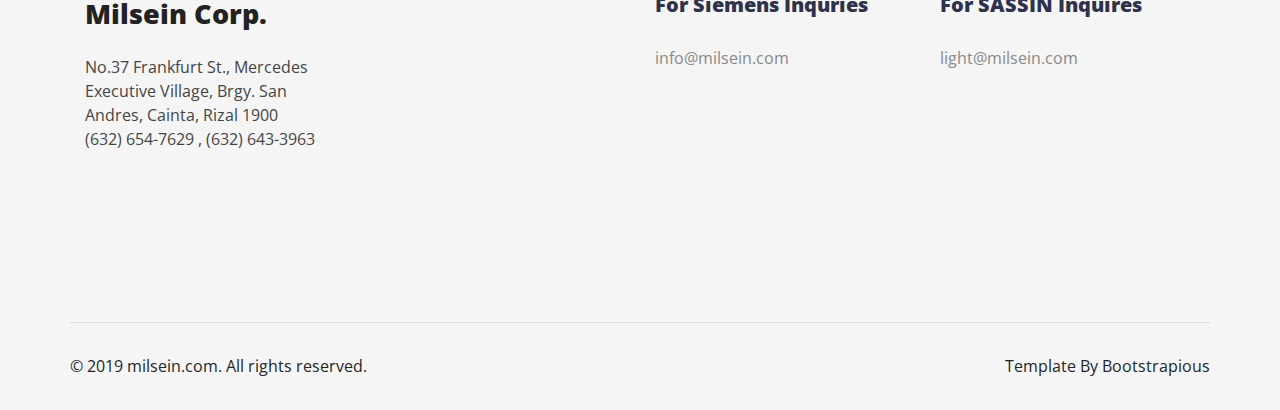
==== commit 3f848408: "edit spellings" ====
--- a/index.html
+++ b/index.html
@@ -84,7 +84,7 @@
         <div class="text col-lg-6">
 <!--           <div class="icon"><img src="img/hourglass.svg" alt="..." class="img-fluid"></div> -->
           <h4>Milsein - Siemens</h4>
-          <p>We are approved partner of Siemens in Low Voltage and Inducstry Control Components with international certificates from Internation Electrotechnical Commission(IEC), Achilles, and ANSSI. </p>
+          <p>We are approved partner of Siemens in Low Voltage and Inducstry Control Components with international certificates from International Electrotechnical Commission(IEC), Achilles, and ANSSI. </p>
           <a href="#seimen" class="btn-gradient nav-link link-scroll btn-shadow link-button">
             View Products
           </a>
--- a/css/custom.css
+++ b/css/custom.css
@@ -20,6 +20,21 @@
     width: 200px;
 }
 
-.debug {
-    bordre:red 1px solid;
+/* ===================================================================
+   MEDIA QUERIES FOR IMAGE IN PRODUCTS SECTION
+===================================================================  */
+
+@media (max-width:991px) {
+    section.newsletter #seimens img {
+        text-align: center;
+    }
+    section.newsletter #sassin img {
+        text-align: center;
+    }
+}
+
+@media (max-width:770px) {
+    section.newsletter #seimens img {
+        width: 100%;
+    }
 }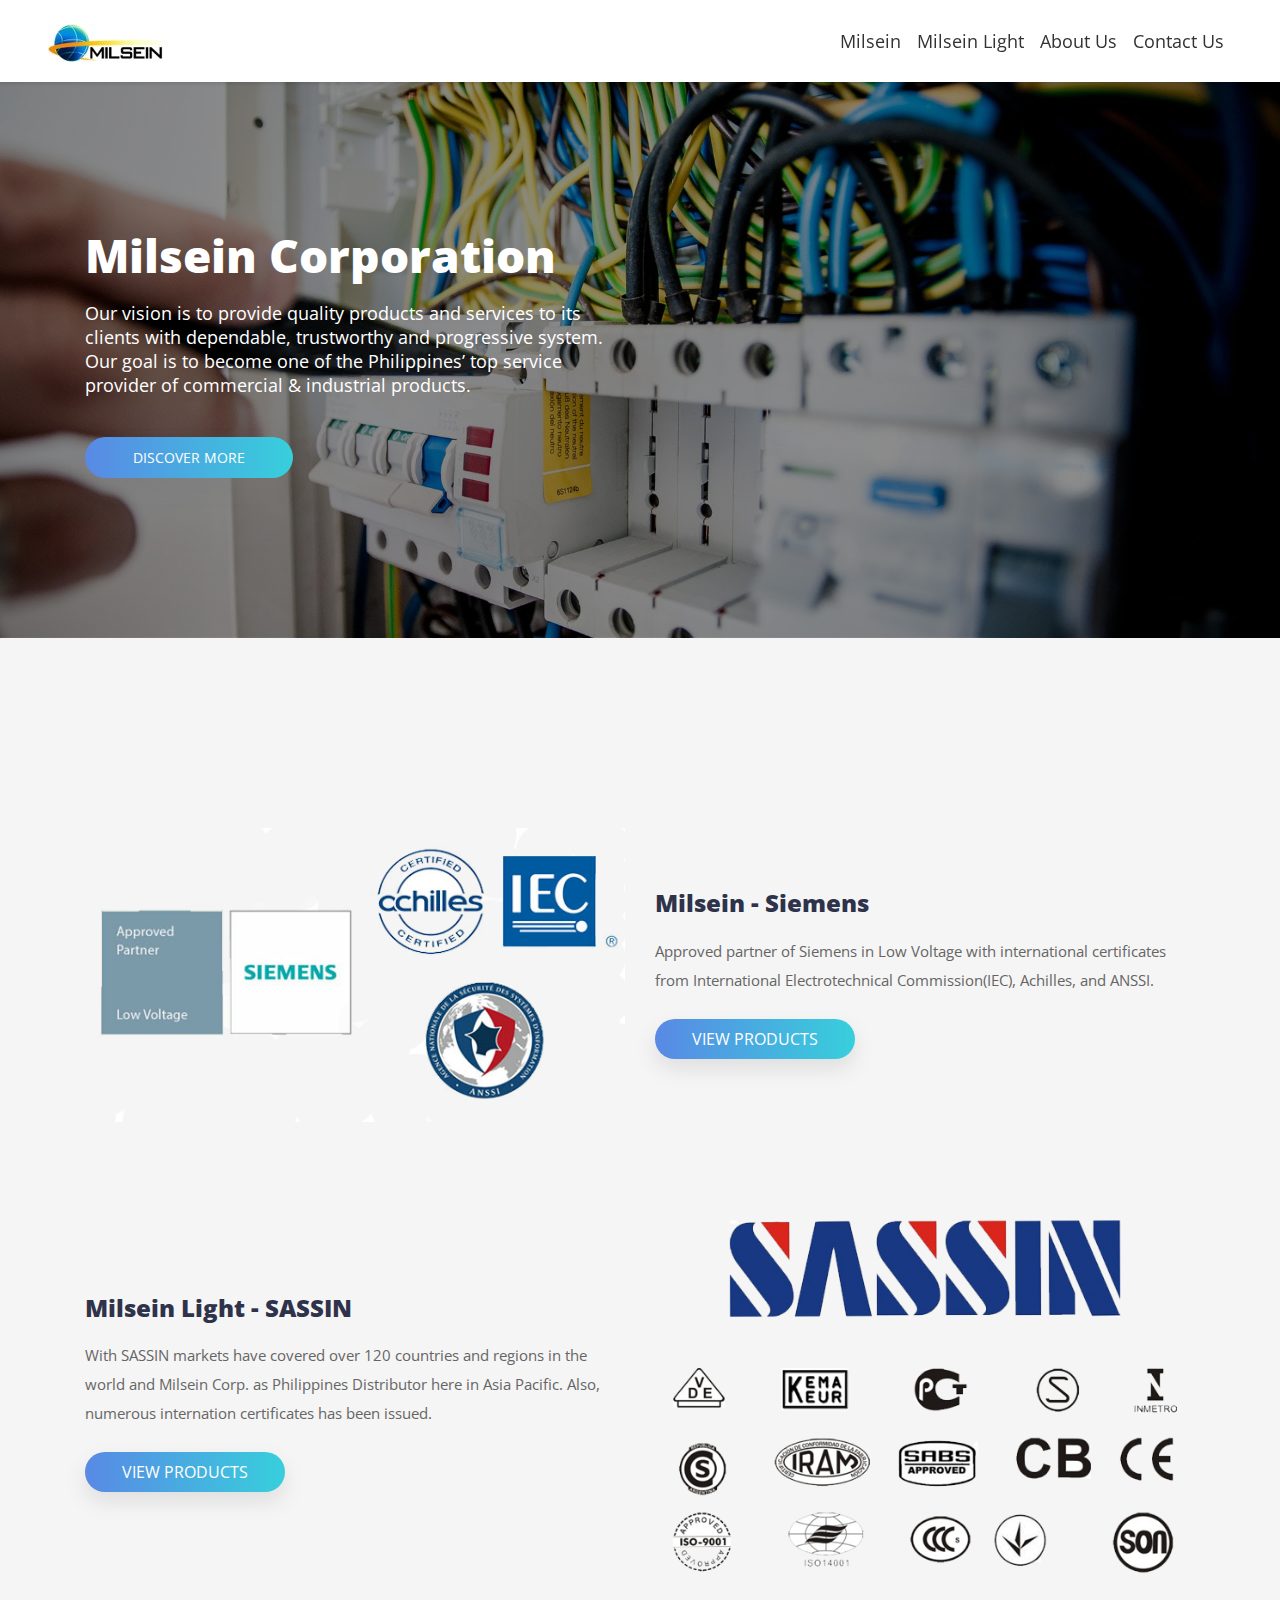
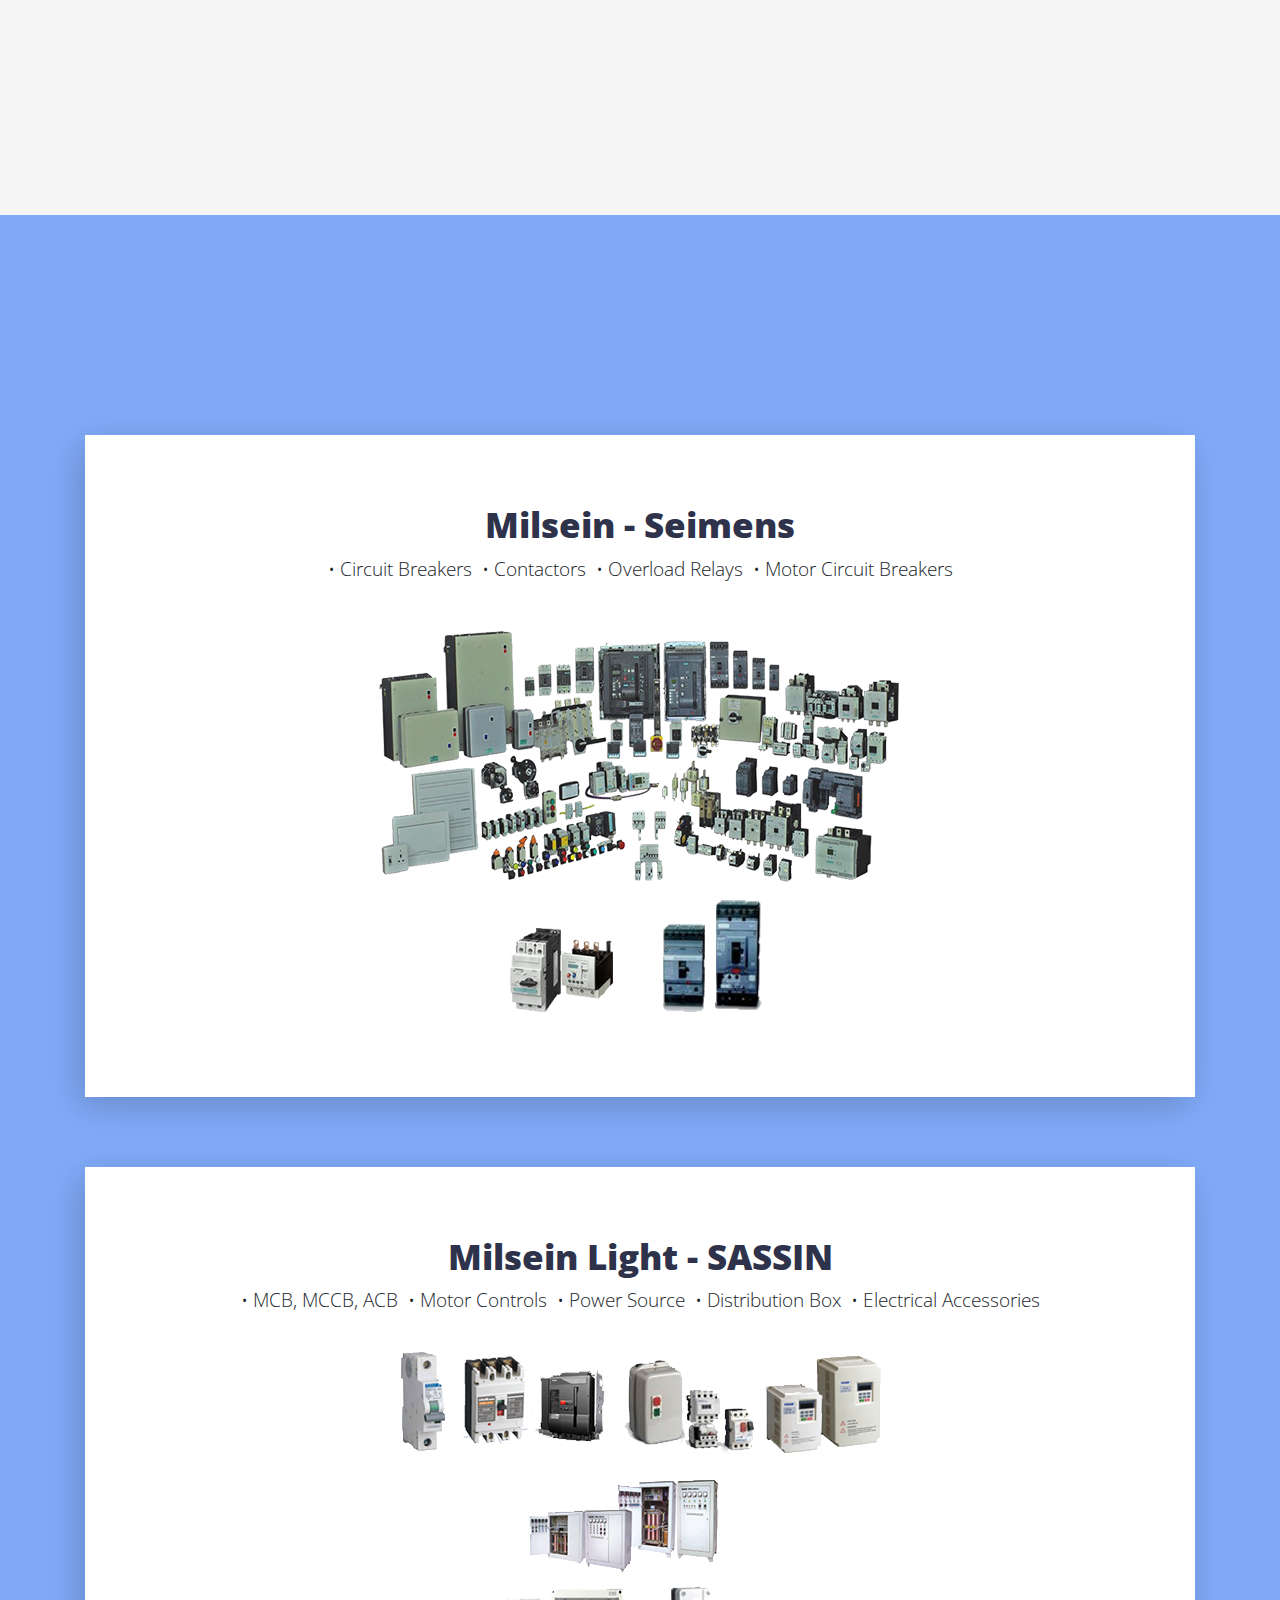
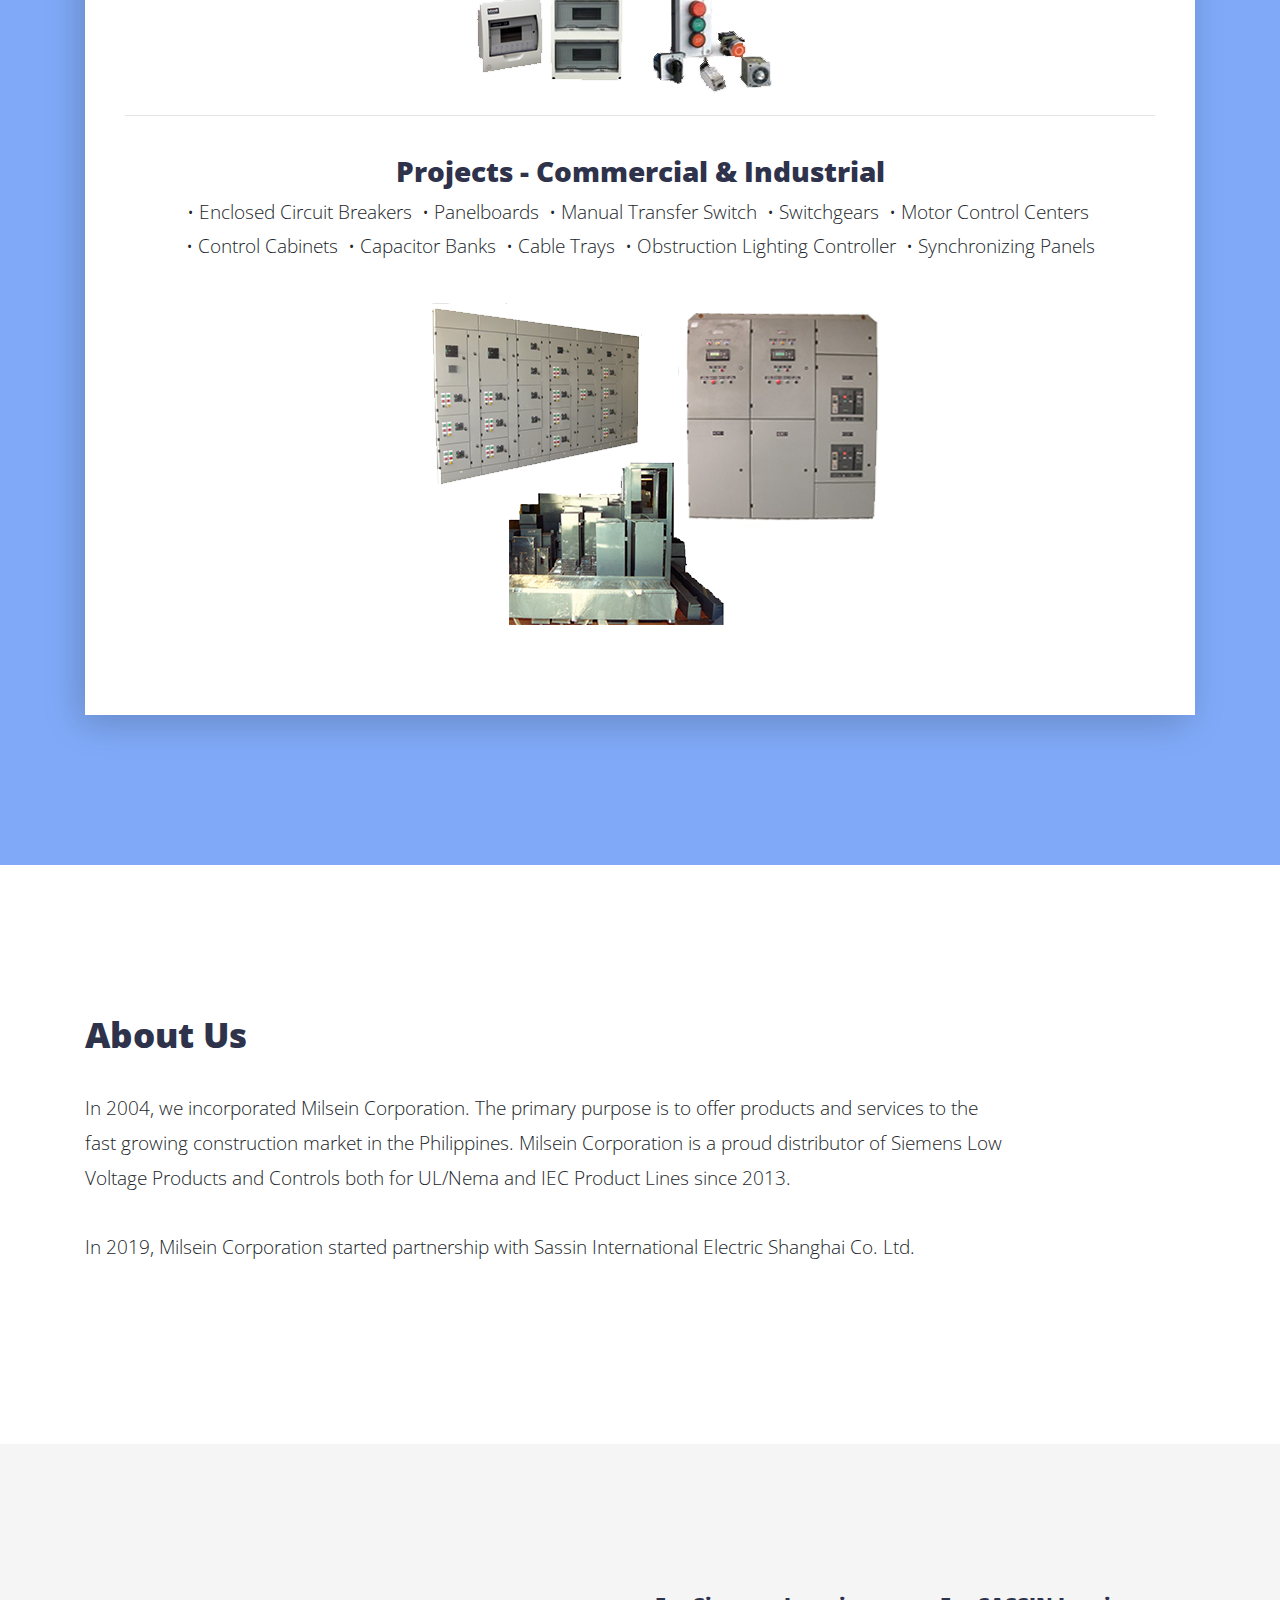
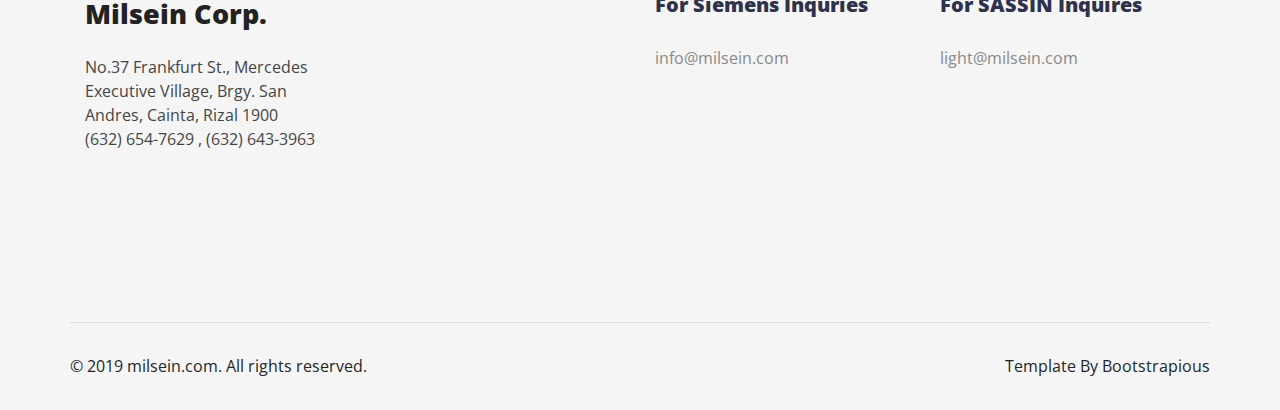
==== commit a27e0ec6: "adjust last time" ====
--- a/index.html
+++ b/index.html
@@ -84,7 +84,7 @@
         <div class="text col-lg-6">
 <!--           <div class="icon"><img src="img/hourglass.svg" alt="..." class="img-fluid"></div> -->
           <h4>Milsein - Siemens</h4>
-          <p>We are approved partner of Siemens in Low Voltage and Inducstry Control Components with international certificates from International Electrotechnical Commission(IEC), Achilles, and ANSSI. </p>
+          <p>Approved partner of Siemens in Low Voltage with international certificates from International Electrotechnical Commission(IEC), Achilles, and ANSSI. </p>
           <a href="#seimen" class="btn-gradient nav-link link-scroll btn-shadow link-button">
             View Products
           </a>
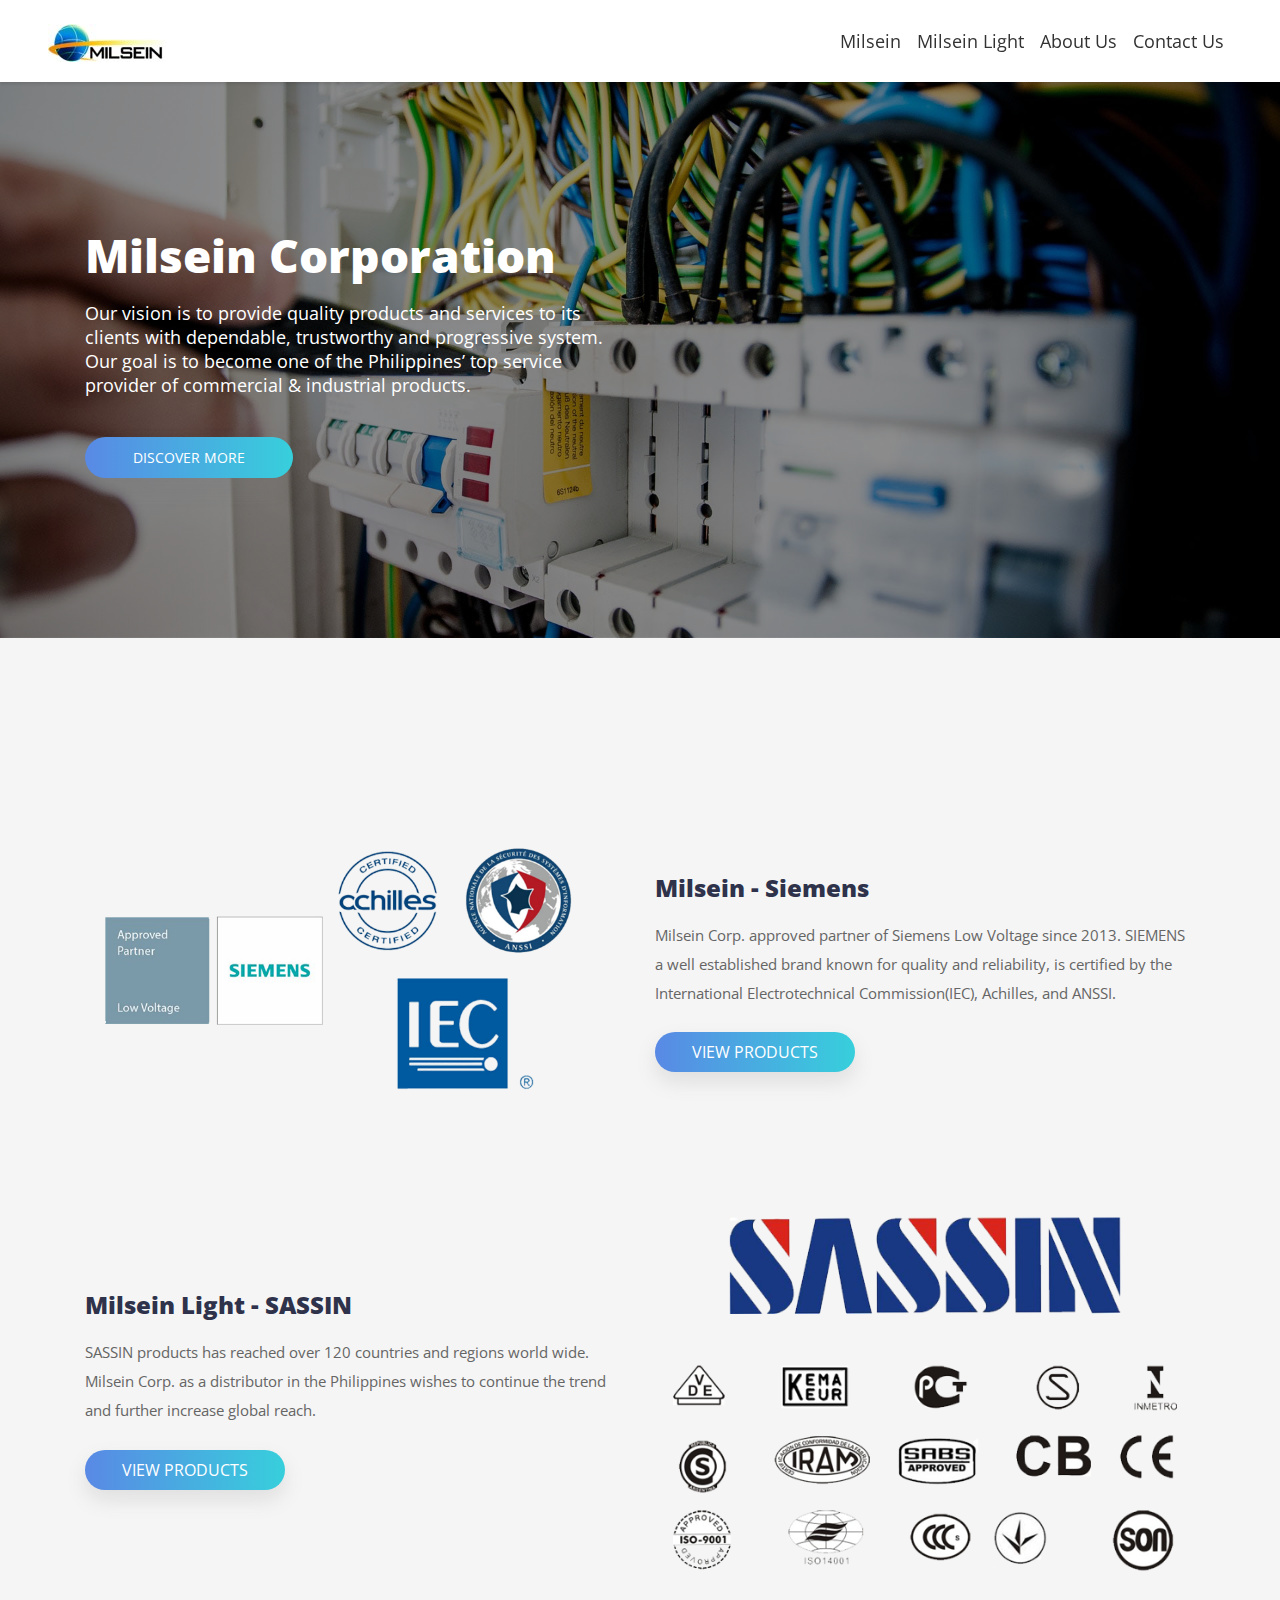
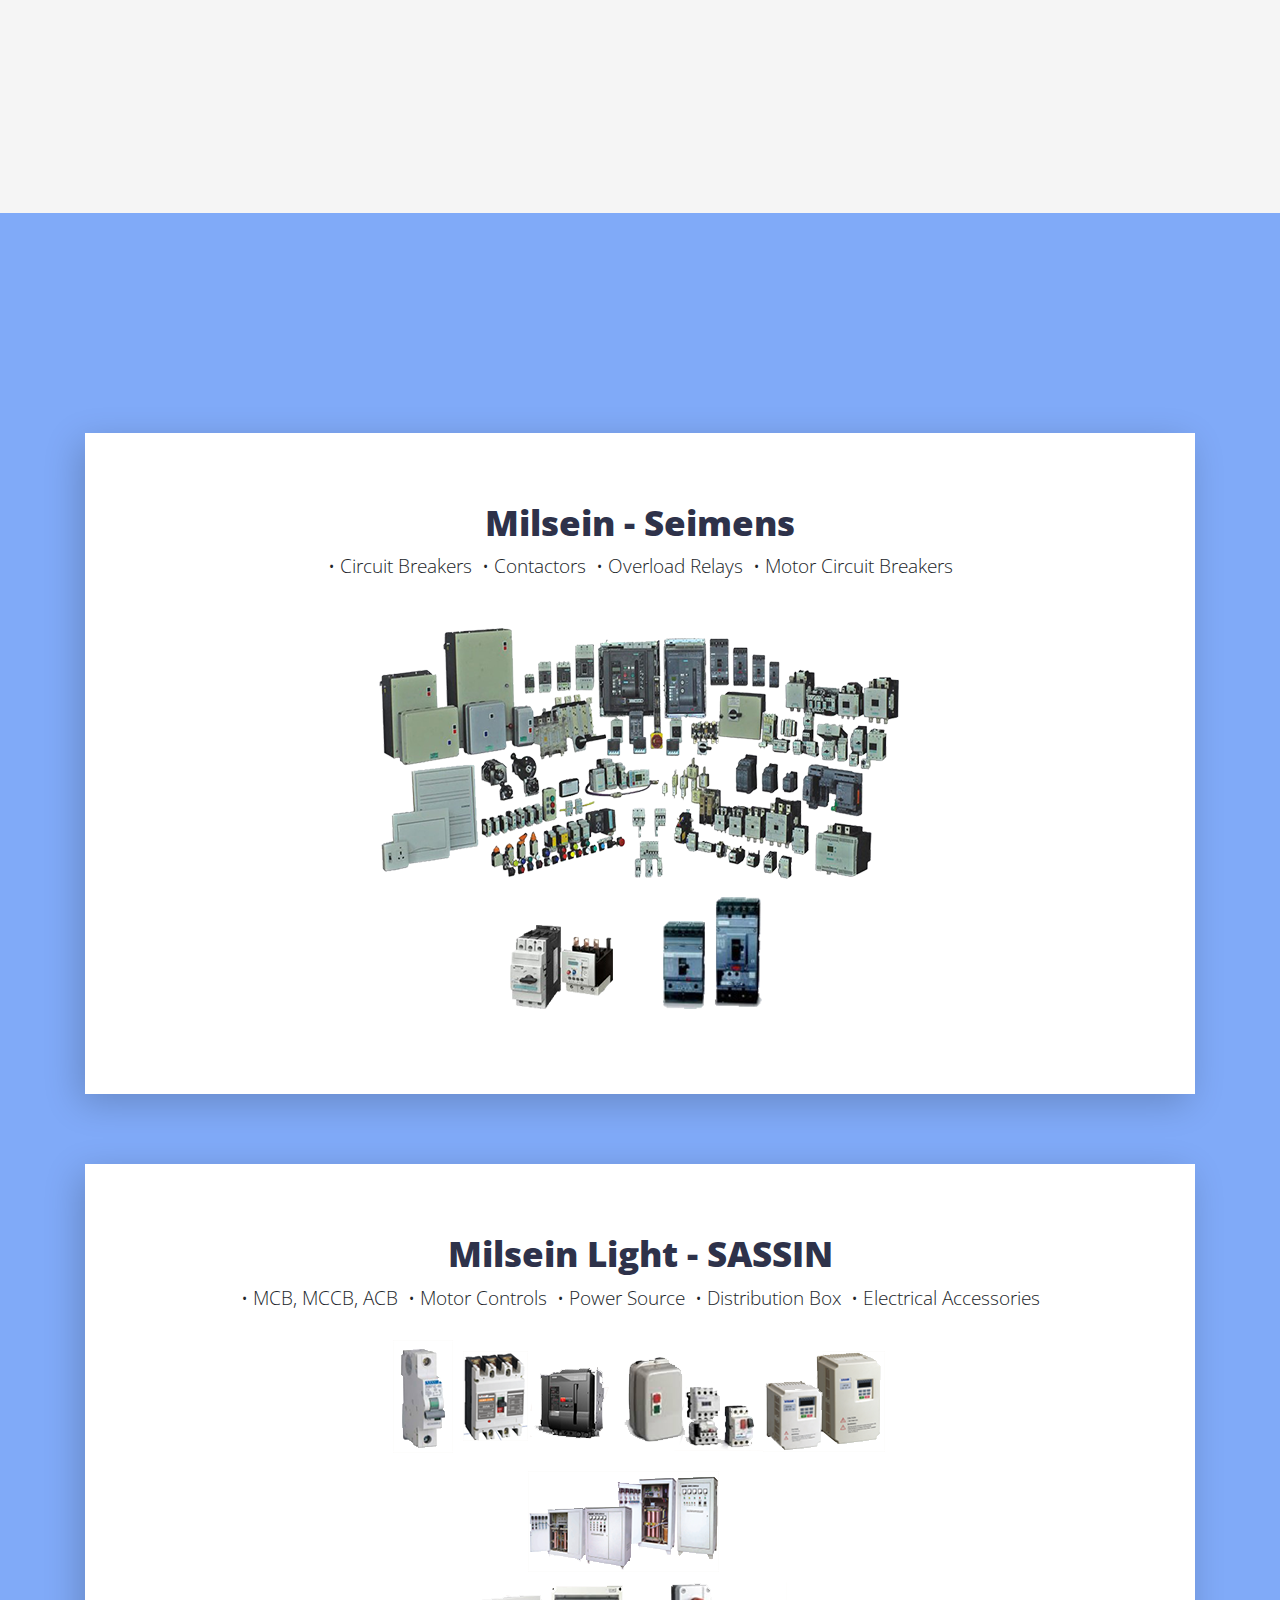
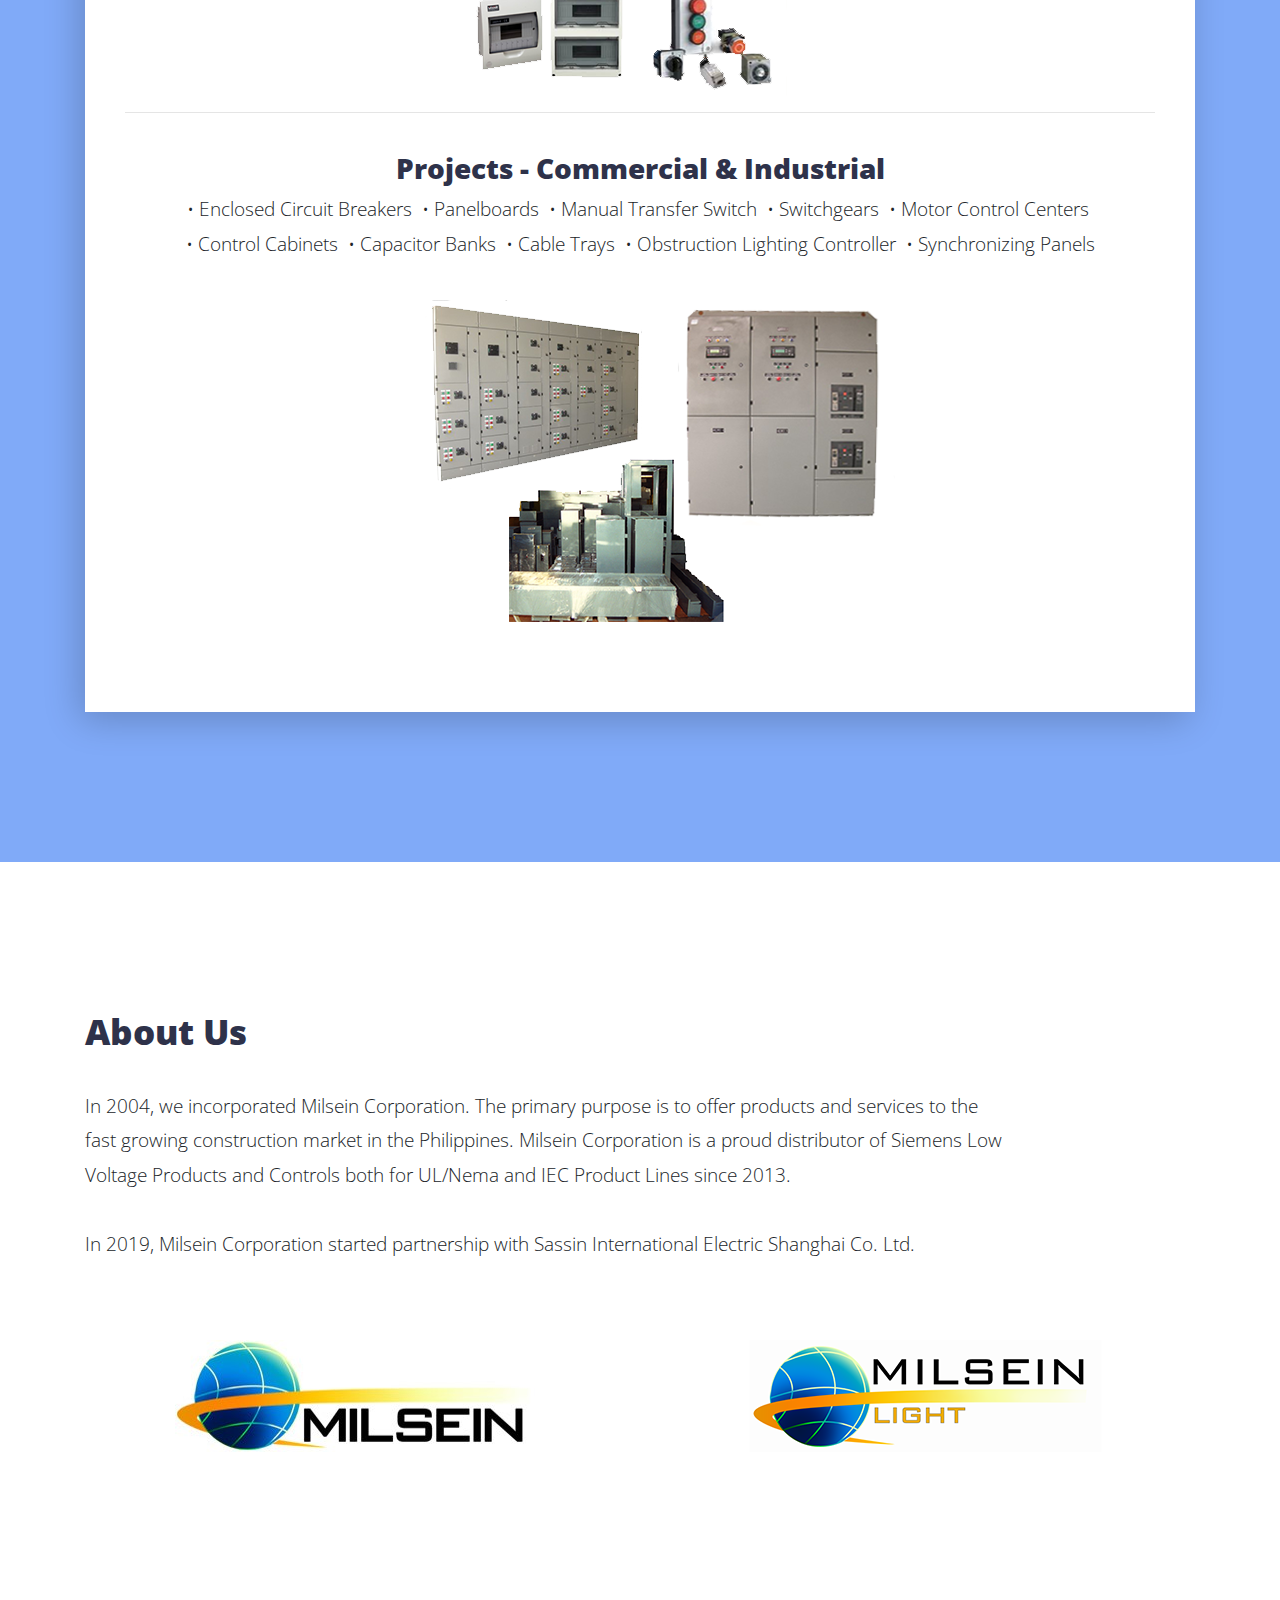
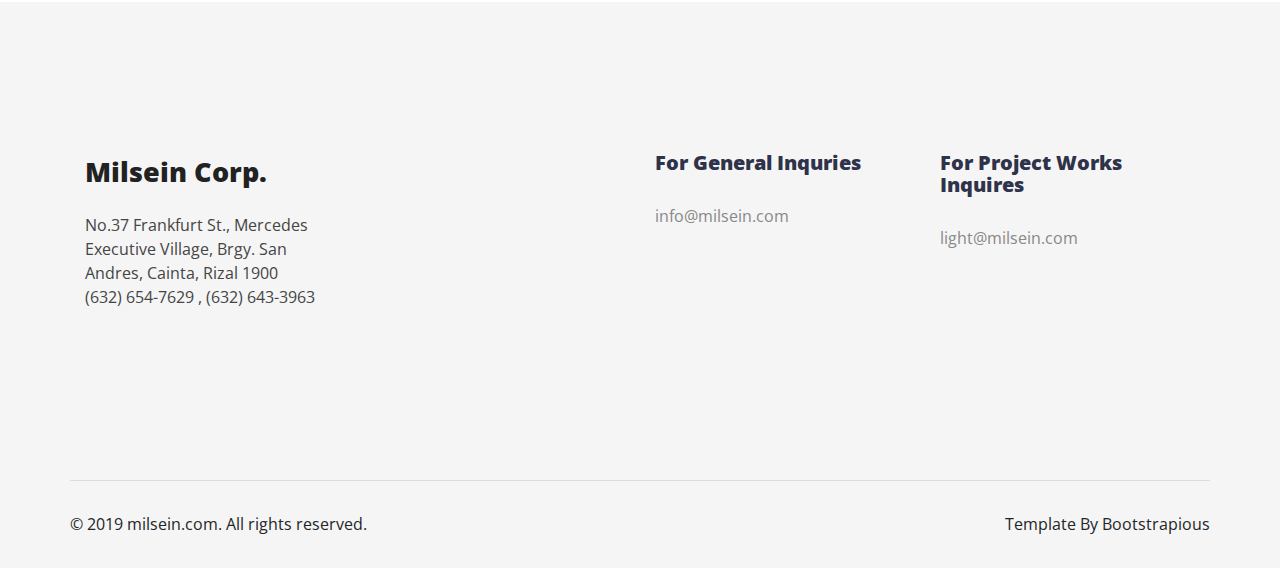
==== commit 4bb92868: "updated index and resources" ====
--- a/index.html
+++ b/index.html
@@ -84,7 +84,8 @@
         <div class="text col-lg-6">
 <!--           <div class="icon"><img src="img/hourglass.svg" alt="..." class="img-fluid"></div> -->
           <h4>Milsein - Siemens</h4>
-          <p>Approved partner of Siemens in Low Voltage with international certificates from International Electrotechnical Commission(IEC), Achilles, and ANSSI. </p>
+          <p>Milsein Corp. approved partner of Siemens Low Voltage since 2013. SIEMENS a well established brand known for quality
+          and reliability, is certified by the International Electrotechnical Commission(IEC), Achilles, and ANSSI. </p>
           <a href="#seimen" class="btn-gradient nav-link link-scroll btn-shadow link-button">
             View Products
           </a>
@@ -94,7 +95,8 @@
         <div class="text col-lg-6 order-2 order-lg-1">
           <!-- <div class="icon"><img src="img/cup.svg" alt="..." class="img-fluid"></div> -->
           <h4>Milsein Light - SASSIN</h4>
-          <p>With SASSIN markets have covered over 120 countries and regions in the world and Milsein Corp. as Philippines Distributor here in Asia Pacific. Also, numerous internation certificates has been issued. </p>
+          <p>SASSIN products has reached over 120 countries and regions world wide. Milsein Corp. as a distributor in the
+          Philippines wishes to continue the trend and further increase global reach.</p>
             <a href="#sassin" class="btn-gradient nav-link link-scroll btn-shadow link-button">
               View Products
             </a>
@@ -174,6 +176,15 @@
           Shanghai Co. Ltd.
         </p>
       </div>
+      <div class="row p-4"></div>
+      <div class="row">
+        <div class="col-md-6 text-center">
+              <img src="img/milsein_logo.jpg">
+        </div>
+          <div class="col-md-6 text-center">
+            <img src="img/milsein-light-logo.png">
+          </div>
+      </div>
   </section>
 
   <!-- GREAT MORE FEATURES -->
@@ -308,13 +319,13 @@
 
         </div>
         <div class="col-lg-3 col-md-6 debug">
-          <h5>For Siemens Inquries</h5>
+          <h5>For General Inquries</h5>
           <ul class="links list-unstyled">
             <li><a href="mailto:info@milsein.com">info@milsein.com</a></li>
           </ul>
         </div>
         <div class="col-lg-3 col-md-6 debug">
-          <h5> For SASSIN Inquires</h5>
+          <h5> For Project Works Inquires</h5>
           <ul class="links list-unstyled">
             <li><a href="mailto:light@milsein.com">light@milsein.com</a></li>
           </ul>
